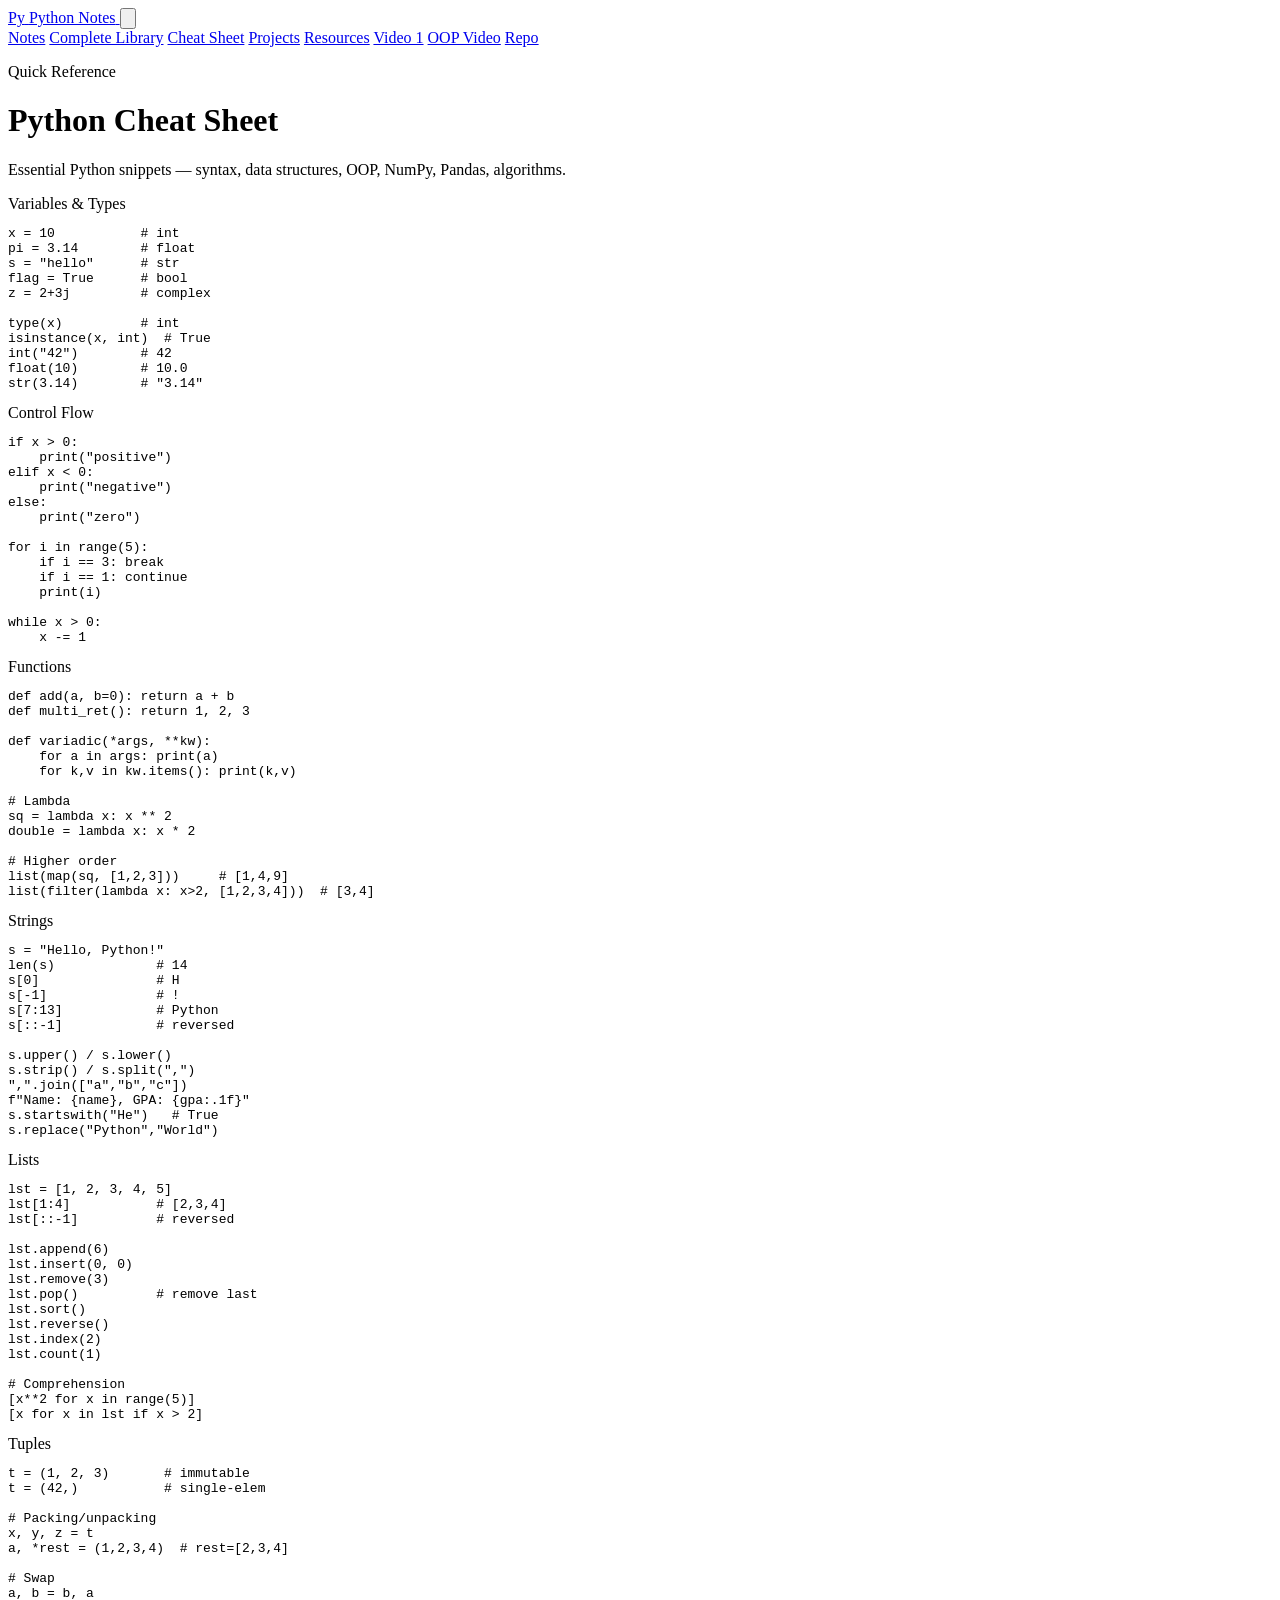
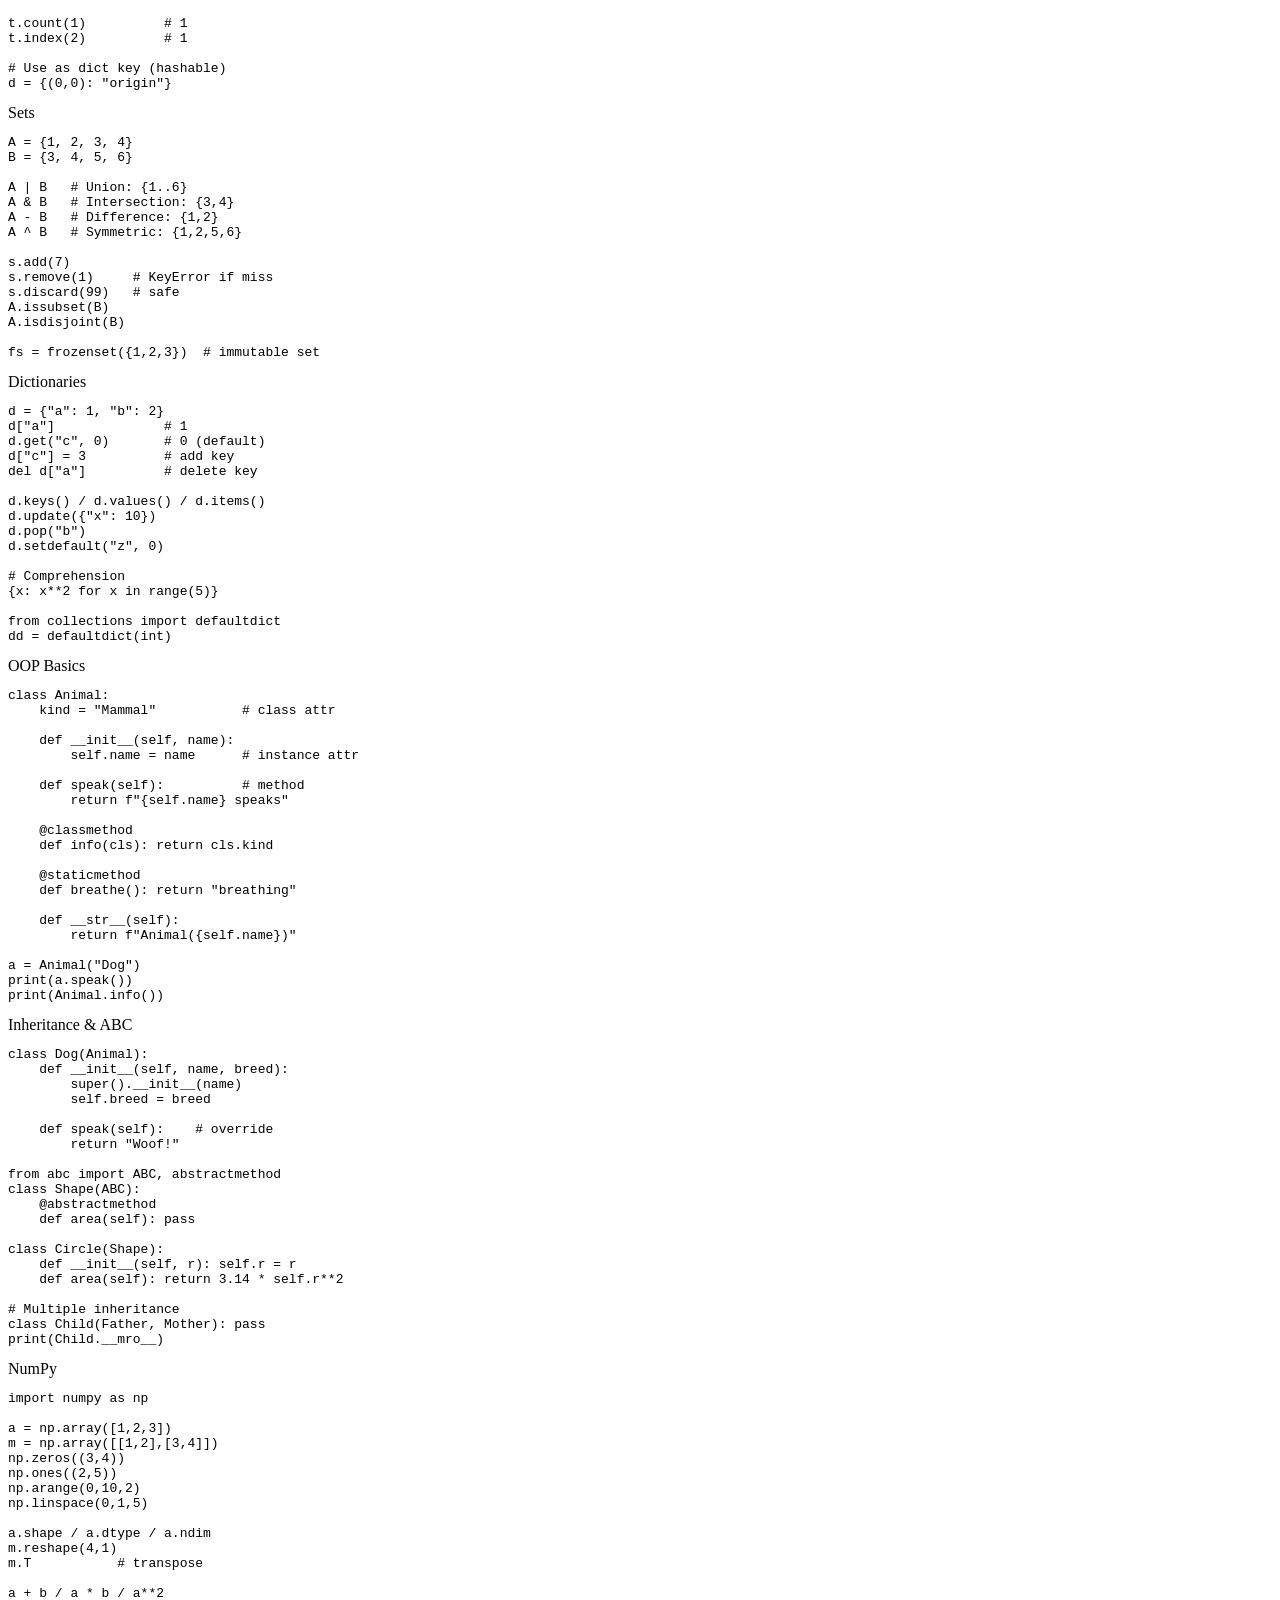
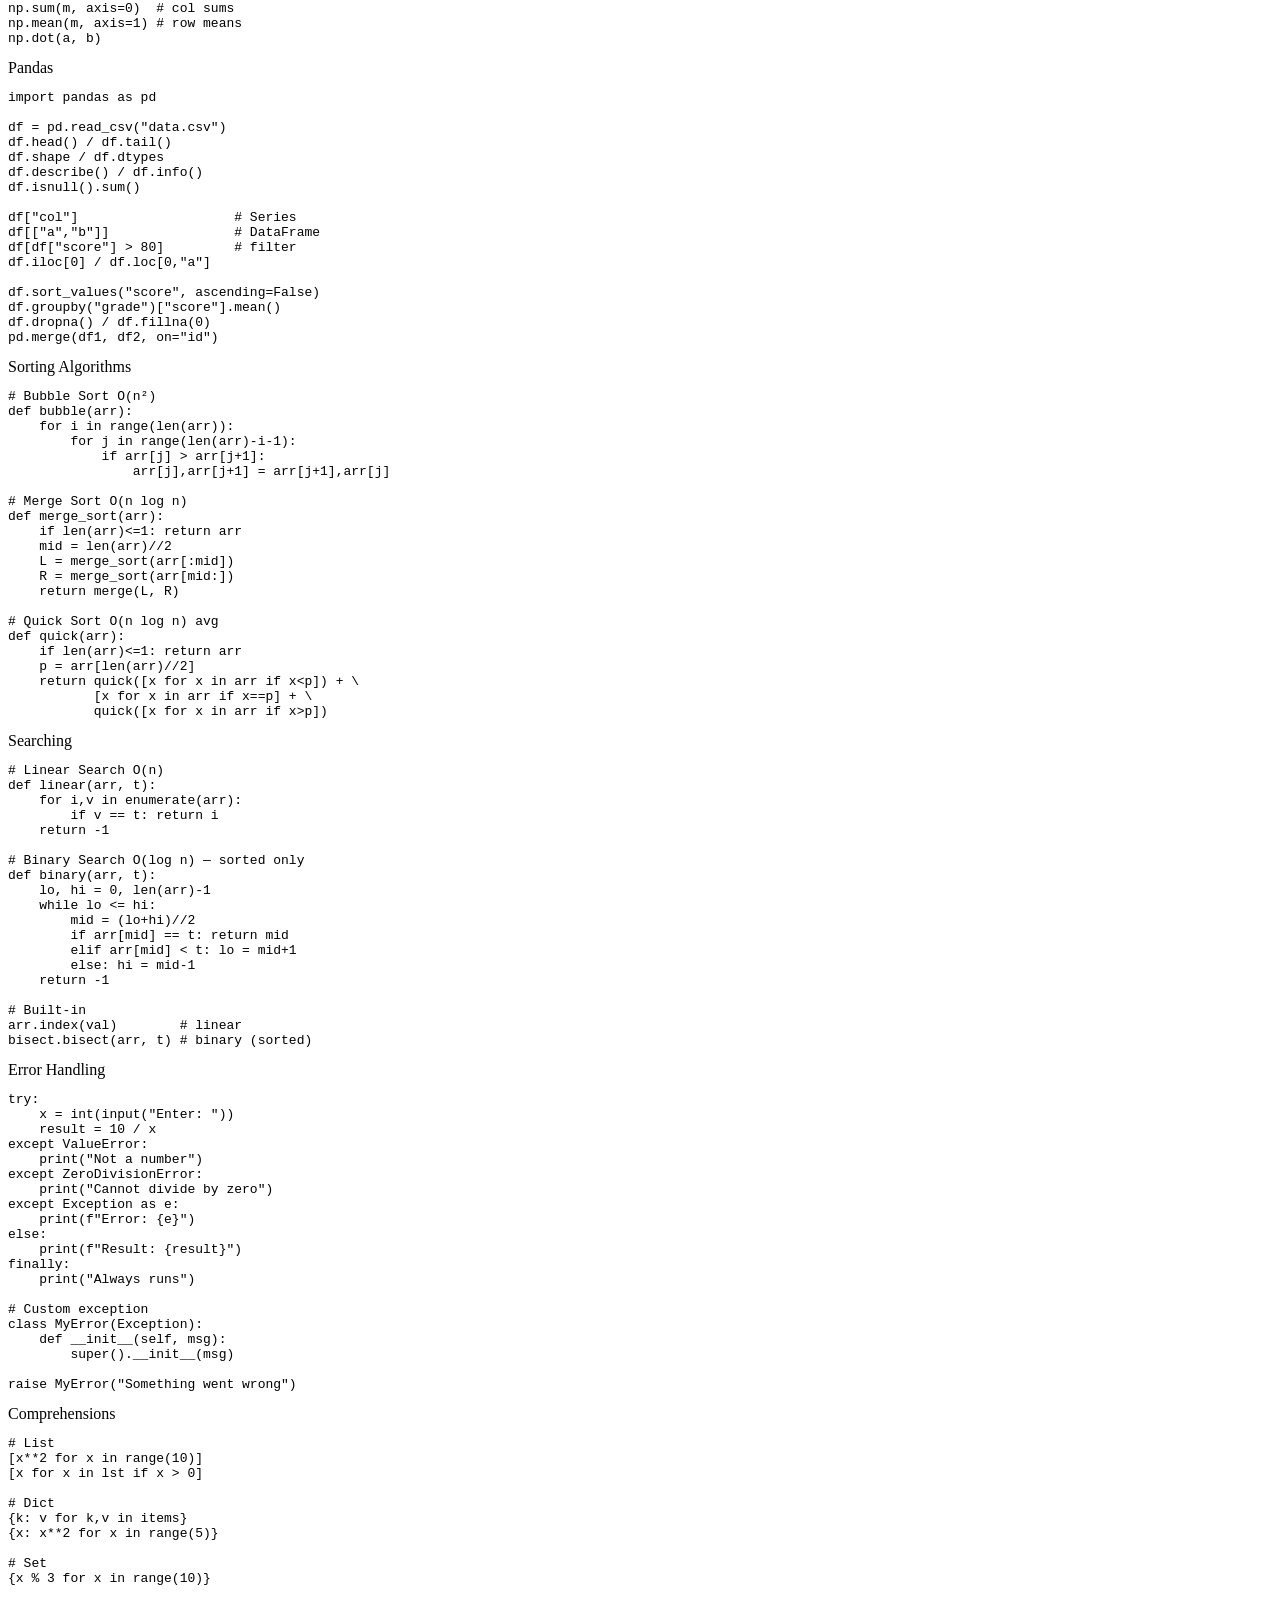
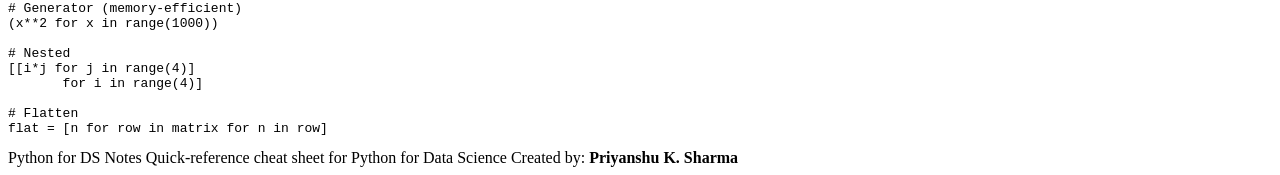
==== website/cheat-sheet.html @ ddcae7a1 "feat: implement core website infrastructure, documentation navigation, and Python learning content m" ====
<!DOCTYPE html>
<html lang="en">
<head>
  <meta charset="UTF-8">
  <meta name="viewport" content="width=device-width, initial-scale=1.0">
  <title>Python Cheat Sheet | Python for DS Notes</title>
  <meta name="description" content="Quick-reference Python cheat sheet — syntax, data structures, OOP, NumPy, Pandas snippets.">
  <link rel="preconnect" href="https://fonts.googleapis.com">
  <link rel="preconnect" href="https://fonts.gstatic.com" crossorigin>
  <link href="https://fonts.googleapis.com/css2?family=DM+Sans:wght@400;500;600;700&family=Space+Mono:wght@400;700&display=swap" rel="stylesheet">
  <link rel="icon" href="assets/favicon.svg" type="image/svg+xml">
  <link rel="stylesheet" href="assets/css/site.css">
</head>
<body>

  <!-- ── Header ── -->
  <header class="site-header">
    <a class="brand" href="index.html" aria-label="Python Notes home">
      <span class="brand-mark">Py</span>
      <span>Python Notes</span>
    </a>
    <button class="nav-toggle" id="navToggle" aria-label="Toggle navigation" aria-expanded="false" aria-controls="siteNav">
      <svg viewBox="0 0 18 18" aria-hidden="true">
        <line x1="1" y1="4" x2="17" y2="4"/>
        <line x1="1" y1="9" x2="17" y2="9"/>
        <line x1="1" y1="14" x2="17" y2="14"/>
      </svg>
    </button>
    <nav class="site-nav" id="siteNav" aria-label="Primary navigation">
      <a href="index.html">Notes</a>
      <a href="library.html">Complete Library</a>
      <a class="active" href="cheat-sheet.html">Cheat Sheet</a>
      <a href="projects.html">Projects</a>
      <a href="resources.html">Resources</a>
      <a href="https://www.youtube.com/watch?v=-hh6raHUUvk&t=101s" target="_blank" rel="noreferrer">Video 1</a>
      <a href="https://www.youtube.com/watch?v=ERCMXc8x7mc" target="_blank" rel="noreferrer">OOP Video</a>
      <a href="https://github.com/PriyanshuKSharma/Python_For_DS-BeginnersLevel" target="_blank" rel="noreferrer">Repo</a>
    </nav>
  </header>

  <!-- ── Page Header ── -->
  <div class="page-header">
    <p class="eyebrow">Quick Reference</p>
    <h1>Python Cheat Sheet</h1>
    <p>Essential Python snippets — syntax, data structures, OOP, NumPy, Pandas, algorithms.</p>
  </div>

  <!-- ── Cheat Sheet Grid ── -->
  <div class="cheat-layout">
    <div class="cheat-grid">

      <!-- Variables & Types -->
      <div class="cheat-card">
        <div class="cheat-card-header">Variables & Types</div>
        <pre>x = 10           # int
pi = 3.14        # float
s = "hello"      # str
flag = True      # bool
z = 2+3j         # complex

type(x)          # int
isinstance(x, int)  # True
int("42")        # 42
float(10)        # 10.0
str(3.14)        # "3.14"</pre>
      </div>

      <!-- Control Flow -->
      <div class="cheat-card">
        <div class="cheat-card-header">Control Flow</div>
        <pre>if x > 0:
    print("positive")
elif x < 0:
    print("negative")
else:
    print("zero")

for i in range(5):
    if i == 3: break
    if i == 1: continue
    print(i)

while x > 0:
    x -= 1</pre>
      </div>

      <!-- Functions -->
      <div class="cheat-card">
        <div class="cheat-card-header">Functions</div>
        <pre>def add(a, b=0): return a + b
def multi_ret(): return 1, 2, 3

def variadic(*args, **kw):
    for a in args: print(a)
    for k,v in kw.items(): print(k,v)

# Lambda
sq = lambda x: x ** 2
double = lambda x: x * 2

# Higher order
list(map(sq, [1,2,3]))     # [1,4,9]
list(filter(lambda x: x>2, [1,2,3,4]))  # [3,4]</pre>
      </div>

      <!-- Strings -->
      <div class="cheat-card">
        <div class="cheat-card-header">Strings</div>
        <pre>s = "Hello, Python!"
len(s)             # 14
s[0]               # H
s[-1]              # !
s[7:13]            # Python
s[::-1]            # reversed

s.upper() / s.lower()
s.strip() / s.split(",")
",".join(["a","b","c"])
f"Name: {name}, GPA: {gpa:.1f}"
s.startswith("He")   # True
s.replace("Python","World")</pre>
      </div>

      <!-- Lists -->
      <div class="cheat-card">
        <div class="cheat-card-header">Lists</div>
        <pre>lst = [1, 2, 3, 4, 5]
lst[1:4]           # [2,3,4]
lst[::-1]          # reversed

lst.append(6)
lst.insert(0, 0)
lst.remove(3)
lst.pop()          # remove last
lst.sort()
lst.reverse()
lst.index(2)
lst.count(1)

# Comprehension
[x**2 for x in range(5)]
[x for x in lst if x > 2]</pre>
      </div>

      <!-- Tuples -->
      <div class="cheat-card">
        <div class="cheat-card-header">Tuples</div>
        <pre>t = (1, 2, 3)       # immutable
t = (42,)           # single-elem

# Packing/unpacking
x, y, z = t
a, *rest = (1,2,3,4)  # rest=[2,3,4]

# Swap
a, b = b, a

t.count(1)          # 1
t.index(2)          # 1

# Use as dict key (hashable)
d = {(0,0): "origin"}</pre>
      </div>

      <!-- Sets -->
      <div class="cheat-card">
        <div class="cheat-card-header">Sets</div>
        <pre>A = {1, 2, 3, 4}
B = {3, 4, 5, 6}

A | B   # Union: {1..6}
A & B   # Intersection: {3,4}
A - B   # Difference: {1,2}
A ^ B   # Symmetric: {1,2,5,6}

s.add(7)
s.remove(1)     # KeyError if miss
s.discard(99)   # safe
A.issubset(B)
A.isdisjoint(B)

fs = frozenset({1,2,3})  # immutable set</pre>
      </div>

      <!-- Dictionaries -->
      <div class="cheat-card">
        <div class="cheat-card-header">Dictionaries</div>
        <pre>d = {"a": 1, "b": 2}
d["a"]              # 1
d.get("c", 0)       # 0 (default)
d["c"] = 3          # add key
del d["a"]          # delete key

d.keys() / d.values() / d.items()
d.update({"x": 10})
d.pop("b")
d.setdefault("z", 0)

# Comprehension
{x: x**2 for x in range(5)}

from collections import defaultdict
dd = defaultdict(int)</pre>
      </div>

      <!-- OOP -->
      <div class="cheat-card">
        <div class="cheat-card-header">OOP Basics</div>
        <pre>class Animal:
    kind = "Mammal"           # class attr

    def __init__(self, name):
        self.name = name      # instance attr

    def speak(self):          # method
        return f"{self.name} speaks"

    @classmethod
    def info(cls): return cls.kind

    @staticmethod
    def breathe(): return "breathing"

    def __str__(self):
        return f"Animal({self.name})"

a = Animal("Dog")
print(a.speak())
print(Animal.info())</pre>
      </div>

      <!-- Inheritance -->
      <div class="cheat-card">
        <div class="cheat-card-header">Inheritance & ABC</div>
        <pre>class Dog(Animal):
    def __init__(self, name, breed):
        super().__init__(name)
        self.breed = breed

    def speak(self):    # override
        return "Woof!"

from abc import ABC, abstractmethod
class Shape(ABC):
    @abstractmethod
    def area(self): pass

class Circle(Shape):
    def __init__(self, r): self.r = r
    def area(self): return 3.14 * self.r**2

# Multiple inheritance
class Child(Father, Mother): pass
print(Child.__mro__)</pre>
      </div>

      <!-- NumPy -->
      <div class="cheat-card">
        <div class="cheat-card-header">NumPy</div>
        <pre>import numpy as np

a = np.array([1,2,3])
m = np.array([[1,2],[3,4]])
np.zeros((3,4))
np.ones((2,5))
np.arange(0,10,2)
np.linspace(0,1,5)

a.shape / a.dtype / a.ndim
m.reshape(4,1)
m.T           # transpose

a + b / a * b / a**2
np.sum(m, axis=0)  # col sums
np.mean(m, axis=1) # row means
np.dot(a, b)</pre>
      </div>

      <!-- Pandas -->
      <div class="cheat-card">
        <div class="cheat-card-header">Pandas</div>
        <pre>import pandas as pd

df = pd.read_csv("data.csv")
df.head() / df.tail()
df.shape / df.dtypes
df.describe() / df.info()
df.isnull().sum()

df["col"]                    # Series
df[["a","b"]]                # DataFrame
df[df["score"] > 80]         # filter
df.iloc[0] / df.loc[0,"a"]

df.sort_values("score", ascending=False)
df.groupby("grade")["score"].mean()
df.dropna() / df.fillna(0)
pd.merge(df1, df2, on="id")</pre>
      </div>

      <!-- Sorting -->
      <div class="cheat-card">
        <div class="cheat-card-header">Sorting Algorithms</div>
        <pre># Bubble Sort O(n²)
def bubble(arr):
    for i in range(len(arr)):
        for j in range(len(arr)-i-1):
            if arr[j] > arr[j+1]:
                arr[j],arr[j+1] = arr[j+1],arr[j]

# Merge Sort O(n log n)
def merge_sort(arr):
    if len(arr)<=1: return arr
    mid = len(arr)//2
    L = merge_sort(arr[:mid])
    R = merge_sort(arr[mid:])
    return merge(L, R)

# Quick Sort O(n log n) avg
def quick(arr):
    if len(arr)<=1: return arr
    p = arr[len(arr)//2]
    return quick([x for x in arr if x&lt;p]) + \
           [x for x in arr if x==p] + \
           quick([x for x in arr if x>p])</pre>
      </div>

      <!-- Searching -->
      <div class="cheat-card">
        <div class="cheat-card-header">Searching</div>
        <pre># Linear Search O(n)
def linear(arr, t):
    for i,v in enumerate(arr):
        if v == t: return i
    return -1

# Binary Search O(log n) — sorted only
def binary(arr, t):
    lo, hi = 0, len(arr)-1
    while lo <= hi:
        mid = (lo+hi)//2
        if arr[mid] == t: return mid
        elif arr[mid] < t: lo = mid+1
        else: hi = mid-1
    return -1

# Built-in
arr.index(val)        # linear
bisect.bisect(arr, t) # binary (sorted)</pre>
      </div>

      <!-- Error Handling -->
      <div class="cheat-card">
        <div class="cheat-card-header">Error Handling</div>
        <pre>try:
    x = int(input("Enter: "))
    result = 10 / x
except ValueError:
    print("Not a number")
except ZeroDivisionError:
    print("Cannot divide by zero")
except Exception as e:
    print(f"Error: {e}")
else:
    print(f"Result: {result}")
finally:
    print("Always runs")

# Custom exception
class MyError(Exception):
    def __init__(self, msg):
        super().__init__(msg)

raise MyError("Something went wrong")</pre>
      </div>

      <!-- Comprehensions -->
      <div class="cheat-card">
        <div class="cheat-card-header">Comprehensions</div>
        <pre># List
[x**2 for x in range(10)]
[x for x in lst if x > 0]

# Dict
{k: v for k,v in items}
{x: x**2 for x in range(5)}

# Set
{x % 3 for x in range(10)}

# Generator (memory-efficient)
(x**2 for x in range(1000))

# Nested
[[i*j for j in range(4)]
       for i in range(4)]

# Flatten
flat = [n for row in matrix for n in row]</pre>
      </div>

    </div>
  </div>

  <!-- ── Footer ── -->
  <footer class="site-footer">
    <span>Python for DS Notes</span>
    <span class="footer-credit">Quick-reference cheat sheet for Python for Data Science</span>
    <span>Created by: <strong>Priyanshu K. Sharma</strong></span>
  </footer>

  <script src="assets/js/nav-toggle.js"></script>
</body>
</html>
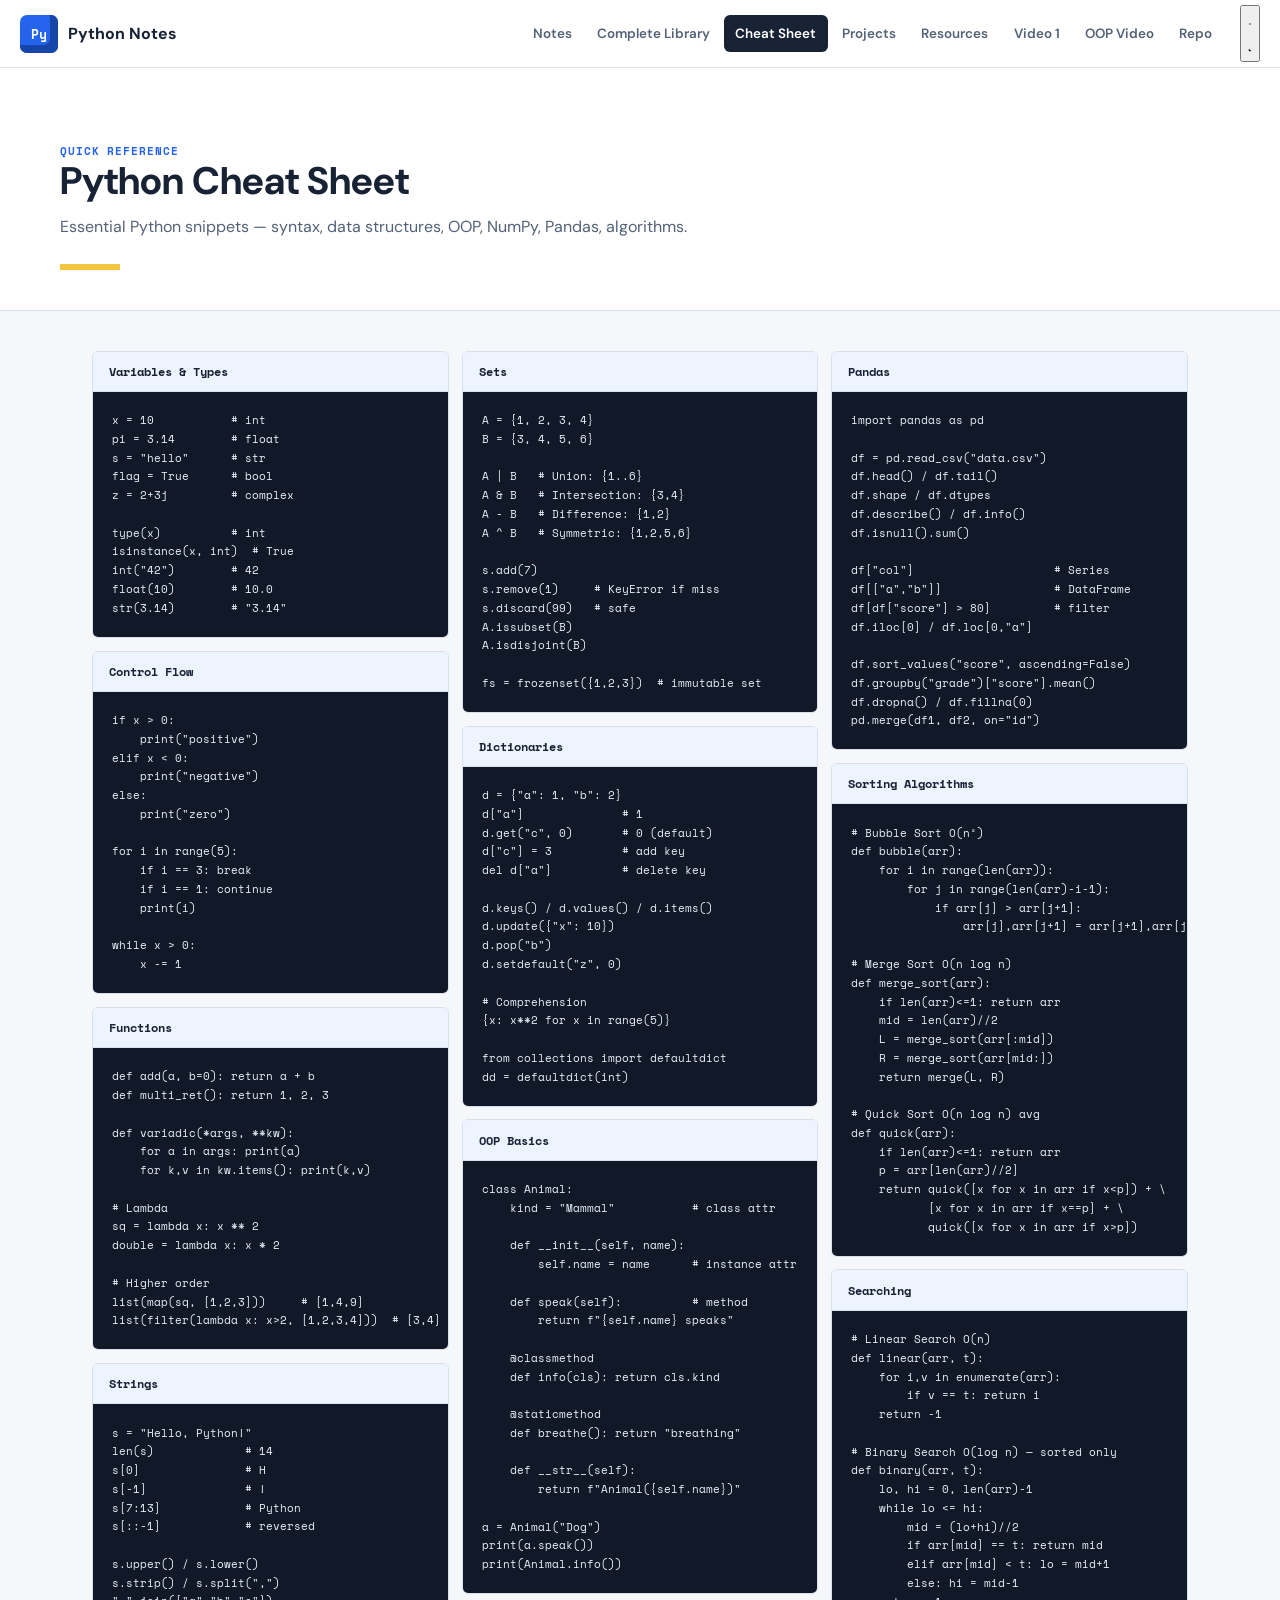
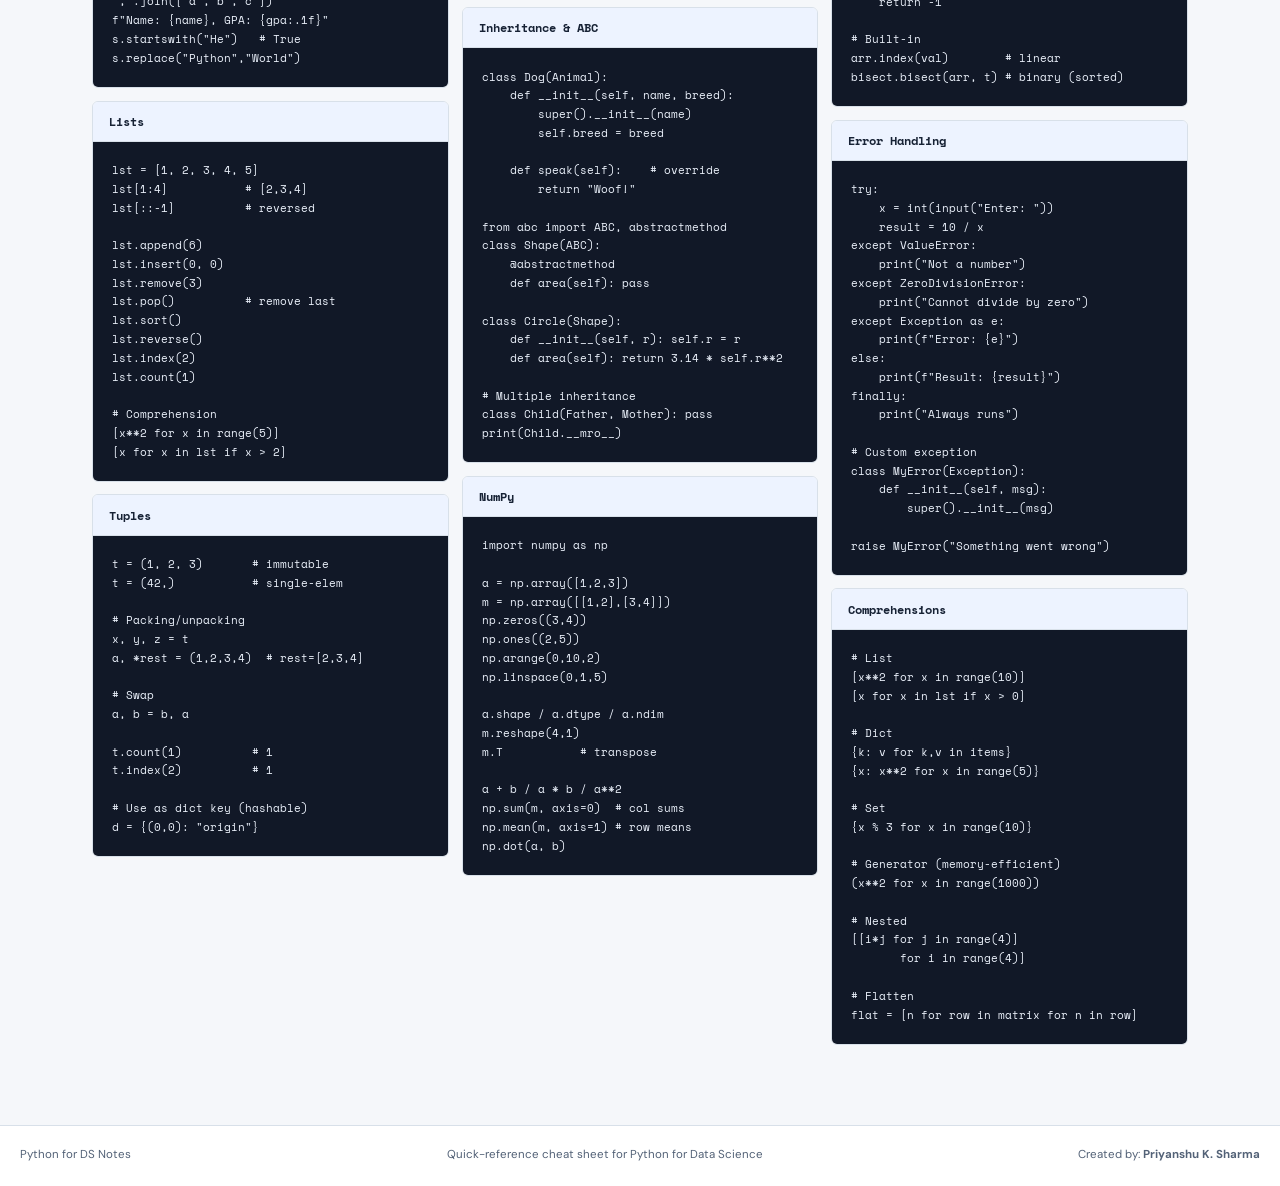
==== commit 2d2a6e9d: "feat: scaffold website with new landing page, library, and theme toggle functionality" ====
--- a/website/cheat-sheet.html
+++ b/website/cheat-sheet.html
@@ -36,6 +36,10 @@
       <a href="https://www.youtube.com/watch?v=ERCMXc8x7mc" target="_blank" rel="noreferrer">OOP Video</a>
       <a href="https://github.com/PriyanshuKSharma/Python_For_DS-BeginnersLevel" target="_blank" rel="noreferrer">Repo</a>
     </nav>
+    <button class="theme-toggle" id="themeToggle" aria-label="Switch theme" title="Switch theme">
+      <svg class="sun-icon" viewBox="0 0 24 24" aria-hidden="true"><circle cx="12" cy="12" r="4"/><path d="M12 2v2M12 20v2M4.93 4.93l1.42 1.42M17.66 17.66l1.41 1.41M2 12h2M20 12h2M4.93 19.07l1.42-1.42M17.66 6.34l1.41-1.41"/></svg>
+      <svg class="moon-icon" viewBox="0 0 24 24" aria-hidden="true"><path d="M20.5 14.4A8.5 8.5 0 0 1 9.6 3.5 8.5 8.5 0 1 0 20.5 14.4Z"/></svg>
+    </button>
   </header>
 
   <!-- ── Page Header ── -->
@@ -409,6 +413,7 @@
     <span>Created by: <strong>Priyanshu K. Sharma</strong></span>
   </footer>
 
+  <script src="assets/js/theme.js"></script>
   <script src="assets/js/nav-toggle.js"></script>
 </body>
 </html>
--- a/website/assets/css/site.css
+++ b/website/assets/css/site.css
@@ -0,0 +1,427 @@
+:root {
+  --ink: #172235;
+  --ink-soft: #536277;
+  --paper: #f5f7fa;
+  --surface: #ffffff;
+  --surface-soft: #edf2f7;
+  --line: #d8e0e9;
+  --blue: #2463eb;
+  --blue-deep: #1645a8;
+  --teal: #087f78;
+  --yellow: #f4c542;
+  --coral: #e8614d;
+  --green: #25845b;
+  --code: #111827;
+  --radius: 8px;
+  --shadow: 0 12px 35px rgba(30, 55, 90, .1);
+  --sans: "DM Sans", system-ui, sans-serif;
+  --mono: "Space Mono", monospace;
+  --header-h: 68px;
+}
+
+*, *::before, *::after { box-sizing: border-box; }
+html { scroll-behavior: smooth; }
+body {
+  margin: 0;
+  min-height: 100vh;
+  display: flex;
+  flex-direction: column;
+  color: var(--ink);
+  background: var(--paper);
+  font-family: var(--sans);
+  line-height: 1.6;
+}
+a { color: inherit; text-decoration: none; }
+img { display: block; max-width: 100%; }
+button, input { font: inherit; }
+button { cursor: pointer; }
+main { flex: 1; }
+
+.site-header {
+  position: sticky;
+  top: 0;
+  z-index: 100;
+  height: var(--header-h);
+  display: flex;
+  align-items: center;
+  gap: 1rem;
+  padding: 0 max(1.25rem, calc((100vw - 1280px) / 2));
+  background: rgba(255,255,255,.94);
+  border-bottom: 1px solid var(--line);
+  backdrop-filter: blur(12px);
+}
+.brand { display: flex; align-items: center; gap: .65rem; font-weight: 700; white-space: nowrap; }
+.brand-mark {
+  width: 38px;
+  height: 38px;
+  display: grid;
+  place-items: center;
+  border-radius: 7px;
+  color: #fff;
+  background: var(--blue);
+  box-shadow: inset -8px -8px 0 var(--blue-deep);
+  font: 700 .82rem var(--mono);
+}
+.site-nav { margin-left: auto; display: flex; align-items: center; gap: .15rem; }
+.site-nav a {
+  padding: .5rem .72rem;
+  border-radius: 6px;
+  color: var(--ink-soft);
+  font-size: .84rem;
+  font-weight: 600;
+}
+.site-nav a:hover { color: var(--blue); background: #eff5ff; }
+.site-nav a.active { color: #fff; background: var(--ink); }
+.nav-toggle { display: none; margin-left: auto; border: 0; background: none; padding: .5rem; }
+.nav-toggle svg { width: 22px; stroke: var(--ink); stroke-width: 2; fill: none; }
+
+.hero {
+  max-width: 1280px;
+  min-height: calc(100vh - var(--header-h) - 70px);
+  margin: 0 auto;
+  padding: 4.5rem 2rem 3rem;
+  display: grid;
+  grid-template-columns: minmax(0, 1fr) minmax(390px, .8fr);
+  align-items: center;
+  gap: 4rem;
+}
+.hero-copy { max-width: 660px; }
+.eyebrow {
+  margin: 0 0 .9rem;
+  color: var(--blue);
+  font: 700 .7rem var(--mono);
+  text-transform: uppercase;
+  letter-spacing: .08em;
+}
+.hero h1 {
+  max-width: 660px;
+  margin: 0 0 1.25rem;
+  font-size: clamp(2.6rem, 5vw, 4.8rem);
+  line-height: 1.02;
+  letter-spacing: 0;
+}
+.hero h1::after { content: ""; display: block; width: 92px; height: 8px; margin-top: 1.2rem; background: var(--yellow); }
+.hero-sub { max-width: 590px; margin: 0 0 1.7rem; color: var(--ink-soft); font-size: 1.05rem; }
+.hero-actions { display: flex; flex-wrap: wrap; gap: .65rem; margin-bottom: 2rem; }
+.btn {
+  display: inline-flex;
+  align-items: center;
+  justify-content: center;
+  padding: .68rem 1.1rem;
+  border: 1px solid var(--line);
+  border-radius: 6px;
+  background: var(--surface);
+  color: var(--ink);
+  font-size: .86rem;
+  font-weight: 700;
+  transition: transform .15s, box-shadow .15s, border-color .15s;
+}
+.btn:hover { transform: translateY(-2px); border-color: var(--blue); box-shadow: 0 6px 16px rgba(36,99,235,.12); }
+.btn.primary { color: #fff; background: var(--blue); border-color: var(--blue); }
+.hero-stats { display: flex; gap: 2.4rem; }
+.hero-stats div { display: flex; flex-direction: column; }
+.hero-stats strong { color: var(--ink); font: 700 1.7rem var(--mono); line-height: 1.1; }
+.hero-stats span { color: var(--ink-soft); font: 700 .66rem var(--mono); text-transform: uppercase; }
+.hero-illustration { position: relative; align-self: stretch; display: grid; place-items: center; }
+.hero-illustration::before {
+  content: "PYTHON / DATA / OOP";
+  position: absolute;
+  right: -1rem;
+  top: 1rem;
+  color: var(--blue);
+  font: 700 .64rem var(--mono);
+  writing-mode: vertical-rl;
+}
+.hero-illustration img {
+  width: min(100%, 520px);
+  aspect-ratio: 1;
+  object-fit: cover;
+  clip-path: polygon(9% 0, 100% 0, 100% 91%, 91% 100%, 0 100%, 0 9%);
+  box-shadow: var(--shadow);
+}
+
+.study-path { max-width: 1280px; width: 100%; margin: 0 auto 4rem; padding: 0 2rem; }
+.section-heading { max-width: 700px; margin-bottom: 1.4rem; }
+.section-heading h2, .page-header h1 { margin: 0; font-size: clamp(1.8rem, 3vw, 2.7rem); line-height: 1.15; }
+.section-heading p:last-child, .page-header p:last-child { color: var(--ink-soft); }
+.path-grid { display: grid; grid-template-columns: repeat(3, 1fr); border: 1px solid var(--line); background: var(--line); gap: 1px; }
+.path-step { min-height: 130px; padding: 1.2rem; display: flex; flex-direction: column; background: var(--surface); }
+.path-step span { color: var(--blue); font: 700 .66rem var(--mono); }
+.path-step strong { margin-top: .45rem; font-size: .96rem; }
+.path-step small { margin-top: .25rem; color: var(--ink-soft); font-size: .78rem; }
+.path-step:hover, .path-step.featured { background: #f1f6ff; }
+.path-step.featured { box-shadow: inset 4px 0 0 var(--yellow); }
+
+.toolbar, .filter-bar, .catalog { max-width: 1280px; width: 100%; margin-left: auto; margin-right: auto; padding-left: 2rem; padding-right: 2rem; }
+.toolbar { display: flex; align-items: center; justify-content: space-between; gap: 1rem; margin-bottom: .85rem; }
+.search-box { flex: 1; max-width: 520px; display: flex; align-items: center; gap: .75rem; padding: .6rem .8rem; background: var(--surface); border: 1px solid var(--line); border-radius: 6px; }
+.search-box:focus-within { border-color: var(--blue); box-shadow: 0 0 0 3px rgba(36,99,235,.1); }
+.search-box span { color: var(--blue); font: 700 .65rem var(--mono); text-transform: uppercase; }
+.search-box input { width: 100%; border: 0; outline: 0; color: var(--ink); background: transparent; }
+.visible-count { color: var(--ink-soft); font-size: .8rem; }
+.filter-bar { display: flex; flex-wrap: wrap; gap: .4rem; margin-bottom: 1.4rem; }
+.filter-btn { padding: .42rem .75rem; border: 1px solid var(--line); border-radius: 5px; color: var(--ink-soft); background: var(--surface); font-size: .76rem; font-weight: 700; }
+.filter-btn:hover { border-color: var(--blue); color: var(--blue); }
+.filter-btn.active { color: #fff; background: var(--ink); border-color: var(--ink); }
+
+.catalog { display: grid; grid-template-columns: repeat(3, 1fr); gap: .8rem; padding-bottom: 5rem; }
+.note-card {
+  position: relative;
+  min-height: 205px;
+  padding: 1.05rem;
+  display: flex;
+  flex-direction: column;
+  gap: .65rem;
+  background: var(--surface);
+  border: 1px solid var(--line);
+  border-radius: 6px;
+  transition: transform .16s, box-shadow .16s, border-color .16s;
+}
+.note-card:hover { transform: translateY(-3px); border-color: #aabbd0; box-shadow: var(--shadow); }
+.card-header, .card-meta { display: flex; align-items: center; justify-content: space-between; gap: .5rem; }
+.card-icon { width: 34px; height: 34px; display: grid; place-items: center; background: var(--surface-soft); border-radius: 5px; font-size: 1rem; }
+.card-badges, .note-tags { display: flex; flex-wrap: wrap; gap: .3rem; }
+.badge { padding: .18rem .45rem; border-radius: 3px; font: 700 .58rem var(--mono); text-transform: uppercase; }
+.badge-foundation { color: var(--blue-deep); background: #e7efff; }
+.badge-oop { color: #8b3b27; background: #ffebe5; }
+.badge-ds { color: #176b49; background: #e1f4ea; }
+.badge-algo { color: #725700; background: #fff3bf; }
+.badge-cp { color: #a1273c; background: #ffe5ea; }
+.badge-revision { color: #106868; background: #ddf4f3; }
+.badge-pdf { color: #8b3b27; background: #ffe8df; }
+.card-title { font-size: .97rem; font-weight: 700; line-height: 1.35; }
+.card-desc { flex: 1; color: var(--ink-soft); font-size: .79rem; line-height: 1.5; }
+.card-meta { padding-top: .65rem; border-top: 1px solid var(--line); }
+.card-meta-tag { color: var(--ink-soft); font: 400 .63rem var(--mono); }
+.card-arrow { width: 18px; fill: none; stroke: var(--blue); stroke-width: 2; }
+.no-results { display: none; padding: 5rem 2rem; text-align: center; color: var(--ink-soft); }
+.no-results.visible { display: block; }
+.empty-mark { color: var(--line); font: 700 4rem var(--mono); }
+
+.page-header { width: 100%; padding: 4rem max(2rem, calc((100vw - 1160px) / 2)) 2.5rem; background: var(--surface); border-bottom: 1px solid var(--line); }
+.page-header p { max-width: 720px; margin: .65rem 0 0; }
+.page-header::after { content: ""; display: block; width: 60px; height: 6px; margin-top: 1.5rem; background: var(--yellow); }
+
+.note-layout { width: 100%; max-width: 1360px; margin: 0 auto; padding: 2rem; display: grid; grid-template-columns: 250px minmax(0, 880px); justify-content: center; align-items: start; gap: 1.25rem; }
+.sidebar { position: sticky; top: calc(var(--header-h) + 1rem); max-height: calc(100vh - var(--header-h) - 2rem); overflow: auto; padding: .8rem; background: var(--surface); border: 1px solid var(--line); border-radius: 6px; }
+.sidebar-title { padding: .35rem .45rem .75rem; color: var(--ink-soft); font: 700 .62rem var(--mono); text-transform: uppercase; }
+.sidebar-nav { display: flex; flex-direction: column; gap: .1rem; }
+.sidebar-nav a { padding: .45rem .5rem; border-radius: 4px; color: var(--ink-soft); font-size: .76rem; line-height: 1.35; }
+.sidebar-nav a:hover { color: var(--blue); background: #f1f6ff; }
+.sidebar-nav a.active { color: var(--ink); background: #eaf1ff; box-shadow: inset 3px 0 0 var(--blue); font-weight: 700; }
+.note-content { position: relative; min-width: 0; padding: 2.5rem 3rem; background: var(--surface); border: 1px solid var(--line); border-radius: 6px; box-shadow: 0 8px 24px rgba(30,55,90,.06); }
+.reading-progress { position: absolute; inset: 0 0 auto; height: 4px; overflow: hidden; }
+.reading-progress span { display: block; width: 0; height: 100%; background: var(--blue); }
+.note-content h1 { margin: 0; font-size: clamp(2rem, 4vw, 3rem); line-height: 1.1; }
+.note-content h2 { margin: 2.3rem 0 .8rem; padding-bottom: .5rem; border-bottom: 1px solid var(--line); font-size: 1.25rem; line-height: 1.3; }
+.note-content h2::before { content: "#"; margin-right: .45rem; color: var(--blue); font-family: var(--mono); }
+.note-content h3 { margin: 1.6rem 0 .5rem; color: var(--teal); font-size: 1rem; }
+.note-content p, .note-content li { color: var(--ink-soft); font-size: .91rem; }
+.note-content strong { color: var(--ink); }
+.note-content ul, .note-content ol { padding-left: 1.4rem; }
+.note-content li { margin-bottom: .35rem; }
+.note-content a { color: var(--blue); font-weight: 600; }
+.note-content pre, .cheat-card pre {
+  overflow: auto;
+  margin: 1rem 0;
+  padding: 1.2rem;
+  color: #eaf0fa;
+  background: var(--code);
+  border: 1px solid #26344a;
+  border-radius: 6px;
+  font: 400 .78rem/1.7 var(--mono);
+  tab-size: 4;
+}
+.note-content code { padding: .12rem .32rem; color: var(--blue-deep); background: #eaf1ff; border-radius: 3px; font-family: var(--mono); font-size: .82em; }
+.note-content pre code { padding: 0; color: inherit; background: none; }
+.video-wrap { position: relative; height: 0; margin: 1.2rem 0; padding-bottom: 56.25%; overflow: hidden; border-radius: 6px; background: var(--ink); }
+.video-wrap iframe { position: absolute; inset: 0; width: 100%; height: 100%; }
+.source-panel { display: grid; grid-template-columns: .8fr 1.2fr; gap: 1rem; margin: 1.2rem 0; padding: 1rem; background: #f1f6ff; border: 1px solid #cbdafa; border-radius: 6px; }
+.source-panel > div:first-child { display: flex; flex-direction: column; }
+.source-panel span { color: var(--ink-soft); font-size: .76rem; }
+.source-links { display: grid; grid-template-columns: repeat(2, 1fr); gap: .4rem; }
+.source-links a { display: flex; gap: .45rem; align-items: center; padding: .5rem; color: var(--ink); background: var(--surface); border: 1px solid #cbdafa; border-radius: 4px; font-size: .72rem; }
+.source-links b { color: var(--blue); font: 700 .58rem var(--mono); }
+.on-page-nav { display: flex; flex-wrap: wrap; gap: .3rem .7rem; margin: 1.2rem 0 1.8rem; padding: .75rem 1rem; border-left: 4px solid var(--yellow); background: #fffbeb; }
+.on-page-nav strong { width: 100%; color: var(--ink-soft); font: 700 .6rem var(--mono); text-transform: uppercase; }
+.on-page-nav a { color: var(--ink); font-size: .72rem; font-weight: 600; }
+.note-nav { display: flex; justify-content: space-between; gap: 1rem; margin-top: 2.5rem; padding-top: 1.3rem; border-top: 1px solid var(--line); }
+.note-nav-btn { display: flex; align-items: center; gap: .4rem; max-width: 48%; padding: .55rem .7rem; color: var(--ink-soft); background: var(--surface); border: 1px solid var(--line); border-radius: 5px; font-size: .74rem; }
+.note-nav-btn:hover { color: var(--blue); border-color: var(--blue); }
+.note-nav-btn svg { width: 14px; fill: none; stroke: currentColor; stroke-width: 2; }
+
+.cheat-layout, .projects-layout { width: 100%; max-width: 1160px; margin: 0 auto; padding: 2.5rem 2rem 5rem; }
+.cheat-grid { columns: 3 300px; column-gap: .8rem; }
+.cheat-card { break-inside: avoid; margin-bottom: .8rem; overflow: hidden; background: var(--surface); border: 1px solid var(--line); border-radius: 6px; }
+.cheat-card-header { padding: .7rem 1rem; color: var(--ink); background: #edf3ff; border-bottom: 1px solid var(--line); font: 700 .72rem var(--mono); }
+.cheat-card pre { margin: 0; border: 0; border-radius: 0; font-size: .69rem; }
+
+.projects-layout > div { margin-top: 2rem !important; }
+.projects-layout > div > h2 { margin-bottom: 1rem !important; color: var(--ink) !important; font: 700 1.05rem var(--sans) !important; text-transform: none !important; letter-spacing: 0 !important; }
+.projects-grid, .resource-grid { display: grid; grid-template-columns: repeat(3, 1fr); gap: .8rem; }
+.project-card, .resource-item { min-width: 0; padding: 1rem; background: var(--surface); border: 1px solid var(--line); border-radius: 6px; }
+.project-card { display: flex; flex-direction: column; }
+.project-card:hover, .resource-item:hover { border-color: #9fb4d0; box-shadow: var(--shadow); }
+.project-number, .resource-type { color: var(--blue) !important; font: 700 .6rem var(--mono); text-transform: uppercase; }
+.project-title { margin: .45rem 0; font-weight: 700; }
+.project-desc { flex: 1; margin-bottom: .85rem; color: var(--ink-soft); font-size: .78rem; }
+.project-tags { display: flex; flex-wrap: wrap; gap: .25rem; margin-bottom: .8rem; }
+.project-tag { padding: .18rem .4rem; color: var(--ink-soft); background: var(--surface-soft); border-radius: 3px; font-size: .62rem; font-weight: 700; }
+.project-link { color: var(--blue); font-size: .75rem; font-weight: 700; }
+.resource-section { margin: 0 0 3rem; }
+.resource-section h2 { margin: 0 0 1rem; font-size: 1.2rem; }
+.resource-item { min-height: 120px; display: flex; flex-direction: column; gap: .35rem; }
+.resource-item b { font-size: .86rem; }
+.resource-item span:last-child { color: var(--ink-soft); font-size: .73rem; }
+.resource-intro { margin: -.6rem 0 1rem; color: var(--ink-soft); font-size: .82rem; }
+.file-browser { display: grid; grid-template-columns: 1fr 1fr; gap: .8rem; }
+.file-browser > div { overflow: hidden; background: var(--surface); border: 1px solid var(--line); border-radius: 6px; }
+.file-browser h3 { margin: 0; padding: .75rem 1rem; background: #edf3ff; border-bottom: 1px solid var(--line); font-size: .8rem; }
+.file-browser h3 span { color: var(--ink-soft); font: 400 .65rem var(--mono); }
+.file-list { max-height: 390px; overflow: auto; padding: .4rem; }
+.file-list a { display: block; padding: .38rem .5rem; border-radius: 3px; color: var(--ink-soft); font: 400 .66rem var(--mono); overflow-wrap: anywhere; }
+.file-list a:hover { color: var(--blue); background: #f1f6ff; }
+
+.site-footer { margin-top: auto; padding: 1.3rem max(1.25rem, calc((100vw - 1280px) / 2)); display: flex; flex-wrap: wrap; justify-content: space-between; gap: .7rem 1rem; color: var(--ink-soft); background: var(--surface); border-top: 1px solid var(--line); font-size: .72rem; }
+.site-footer a { color: var(--blue); }
+
+/* Complete source library */
+.library-hero {
+  width: 100%;
+  padding: 3.2rem max(2rem, calc((100vw - 1280px) / 2));
+  display: flex;
+  align-items: end;
+  justify-content: space-between;
+  gap: 2rem;
+  background: var(--surface);
+  border-bottom: 1px solid var(--line);
+}
+.library-hero h1 { margin: 0; font-size: clamp(2.2rem, 4vw, 3.8rem); line-height: 1.05; }
+.library-hero p:last-child { max-width: 750px; margin: .8rem 0 0; color: var(--ink-soft); }
+.library-stats { display: flex; gap: 1.8rem; flex-shrink: 0; }
+.library-stats div { display: flex; flex-direction: column; }
+.library-stats strong { font: 700 1.35rem var(--mono); }
+.library-stats span { color: var(--ink-soft); font: 700 .58rem var(--mono); text-transform: uppercase; }
+.library-shell {
+  width: 100%;
+  max-width: 1480px;
+  margin: 0 auto;
+  padding: 1rem;
+  display: grid;
+  grid-template-columns: 330px minmax(0, 1fr);
+  gap: 1rem;
+  align-items: start;
+}
+.library-browser {
+  position: sticky;
+  top: calc(var(--header-h) + 1rem);
+  height: calc(100vh - var(--header-h) - 2rem);
+  display: flex;
+  flex-direction: column;
+  overflow: hidden;
+  background: var(--surface);
+  border: 1px solid var(--line);
+  border-radius: 6px;
+}
+.library-search { padding: .8rem; display: flex; flex-direction: column; gap: .35rem; border-bottom: 1px solid var(--line); }
+.library-search span { color: var(--ink-soft); font: 700 .6rem var(--mono); text-transform: uppercase; }
+.library-search input { width: 100%; padding: .55rem .6rem; outline: 0; color: var(--ink); background: var(--paper); border: 1px solid var(--line); border-radius: 4px; font-size: .78rem; }
+.library-search input:focus { border-color: var(--blue); }
+.library-filters { padding: .65rem .8rem; display: flex; flex-wrap: wrap; gap: .3rem; border-bottom: 1px solid var(--line); }
+.library-filters button { padding: .28rem .45rem; color: var(--ink-soft); background: var(--surface); border: 1px solid var(--line); border-radius: 3px; font-size: .62rem; font-weight: 700; }
+.library-filters button.active { color: #fff; background: var(--ink); border-color: var(--ink); }
+.library-results-meta { padding: .55rem .8rem; color: var(--ink-soft); font-size: .68rem; border-bottom: 1px solid var(--line); }
+.library-list { flex: 1; overflow-y: auto; padding: .35rem; }
+.library-item { width: 100%; padding: .6rem; display: flex; flex-direction: column; gap: .15rem; text-align: left; color: var(--ink); background: transparent; border: 0; border-radius: 4px; }
+.library-item:hover { background: #f1f6ff; }
+.library-item.active { background: #eaf1ff; box-shadow: inset 3px 0 0 var(--blue); }
+.library-item span { color: var(--blue); font: 700 .55rem var(--mono); text-transform: uppercase; }
+.library-item strong { font-size: .75rem; line-height: 1.3; }
+.library-item small { color: var(--ink-soft); font-size: .61rem; }
+.library-reader { min-width: 0; background: var(--surface); border: 1px solid var(--line); border-radius: 6px; box-shadow: 0 8px 24px rgba(30,55,90,.06); }
+.reader-header { padding: 1.6rem 2rem; display: flex; justify-content: space-between; align-items: start; gap: 1rem; border-bottom: 1px solid var(--line); }
+.reader-header h2 { margin: .2rem 0; font-size: clamp(1.6rem, 3vw, 2.5rem); line-height: 1.12; }
+.reader-header p { margin: 0; color: var(--ink-soft); font-size: .74rem; }
+.reader-source { color: var(--blue) !important; font: 700 .62rem var(--mono) !important; text-transform: uppercase; }
+.reader-toc { max-height: 155px; overflow: auto; padding: .8rem 2rem; display: flex; flex-wrap: wrap; gap: .25rem .7rem; background: #fffbeb; border-bottom: 1px solid #eee2a6; }
+.reader-toc:empty { display: none; }
+.reader-toc strong { width: 100%; color: var(--ink-soft); font: 700 .58rem var(--mono); text-transform: uppercase; }
+.reader-toc a { color: var(--ink); font-size: .68rem; font-weight: 600; }
+.reader-content { max-width: 1000px; padding: 2rem 3rem 4rem; }
+.reader-content h2 { margin: 2.4rem 0 .8rem; padding-bottom: .5rem; border-bottom: 1px solid var(--line); font-size: 1.5rem; }
+.reader-content h3 { margin: 2rem 0 .65rem; color: var(--teal); font-size: 1.15rem; }
+.reader-content h4 { margin: 1.6rem 0 .5rem; font-size: 1rem; }
+.reader-content h5, .reader-content h6 { margin: 1.3rem 0 .4rem; font-size: .9rem; }
+.reader-content p, .reader-content li { color: var(--ink-soft); font-size: .88rem; }
+.reader-content li { margin-bottom: .3rem; }
+.reader-content code { padding: .12rem .3rem; color: var(--blue-deep); background: #eaf1ff; border-radius: 3px; font: 400 .82em var(--mono); }
+.reader-content pre { overflow: auto; padding: 1.1rem; color: #eaf0fa; background: var(--code); border-radius: 6px; font: 400 .73rem/1.65 var(--mono); white-space: pre; }
+.reader-content pre code { padding: 0; color: inherit; background: none; font-size: inherit; }
+.reader-content blockquote { margin: 1rem 0; padding: .7rem 1rem; color: var(--ink-soft); background: #fffbeb; border-left: 4px solid var(--yellow); }
+.reader-content hr { margin: 2rem 0; border: 0; border-top: 1px solid var(--line); }
+.reader-content a { color: var(--blue); font-weight: 600; }
+.reader-table-wrap { overflow-x: auto; margin: 1rem 0; }
+.reader-content table { width: 100%; border-collapse: collapse; font-size: .76rem; }
+.reader-content th, .reader-content td { padding: .55rem .65rem; text-align: left; border: 1px solid var(--line); }
+.reader-content th { background: #edf3ff; }
+.missing-image { color: var(--ink-soft); font-style: italic; }
+.pdf-page { margin: 0 0 1.2rem; border: 1px solid var(--line); border-radius: 5px; overflow: hidden; }
+.pdf-page-label { padding: .4rem .7rem; color: var(--blue); background: #edf3ff; border-bottom: 1px solid var(--line); font: 700 .58rem var(--mono); text-transform: uppercase; }
+.pdf-page pre { min-height: 180px; margin: 0; color: var(--ink); background: var(--surface); border-radius: 0; white-space: pre-wrap; overflow-wrap: anywhere; }
+
+::-webkit-scrollbar { width: 8px; height: 8px; }
+::-webkit-scrollbar-track { background: var(--paper); }
+::-webkit-scrollbar-thumb { background: #bac5d2; border-radius: 4px; }
+
+@media (max-width: 1050px) {
+  .site-nav a:nth-last-child(-n+3) { display: none; }
+  .hero { grid-template-columns: 1fr 360px; gap: 2rem; }
+  .catalog, .projects-grid, .resource-grid { grid-template-columns: repeat(2, 1fr); }
+  .note-layout { grid-template-columns: 220px minmax(0, 1fr); }
+}
+
+@media (max-width: 780px) {
+  .site-header { padding: 0 1rem; }
+  .nav-toggle { display: block; }
+  .site-nav {
+    display: none;
+    position: absolute;
+    top: var(--header-h);
+    left: 0;
+    right: 0;
+    flex-direction: column;
+    align-items: stretch;
+    gap: .25rem;
+    padding: .8rem;
+    background: var(--surface);
+    border-bottom: 1px solid var(--line);
+    box-shadow: var(--shadow);
+  }
+  .site-nav.open { display: flex; }
+  .site-nav a, .site-nav a:nth-last-child(-n+3) { display: block; }
+  .hero { min-height: auto; padding: 3rem 1rem 2.5rem; grid-template-columns: 1fr; }
+  .hero h1 { font-size: 2.7rem; }
+  .hero-illustration { order: -1; max-height: 280px; overflow: hidden; }
+  .hero-illustration img { width: 100%; height: 280px; aspect-ratio: auto; }
+  .hero-illustration::before { display: none; }
+  .study-path, .toolbar, .filter-bar, .catalog { padding-left: 1rem; padding-right: 1rem; }
+  .path-grid, .catalog, .projects-grid, .resource-grid { grid-template-columns: 1fr; }
+  .toolbar { align-items: stretch; flex-direction: column; }
+  .search-box { max-width: none; }
+  .note-layout { display: block; padding: 1rem; }
+  .sidebar { position: static; max-height: 240px; margin-bottom: .8rem; }
+  .note-content { padding: 1.5rem 1rem; }
+  .source-panel, .source-links, .file-browser { grid-template-columns: 1fr; }
+  .page-header { padding: 2.5rem 1rem 2rem; }
+  .cheat-layout, .projects-layout { padding: 1.5rem 1rem 4rem; }
+  .cheat-grid { columns: 1; }
+  .site-footer { flex-direction: column; padding: 1rem; }
+  .library-hero { padding: 2.5rem 1rem 2rem; display: block; }
+  .library-stats { margin-top: 1.3rem; gap: 1.2rem; }
+  .library-shell { display: block; padding: .7rem; }
+  .library-browser { position: static; height: 440px; margin-bottom: .7rem; }
+  .reader-header { padding: 1.2rem 1rem; display: block; }
+  .reader-header .btn { margin-top: .8rem; }
+  .reader-toc { padding: .7rem 1rem; }
+  .reader-content { padding: 1.3rem 1rem 3rem; }
+}
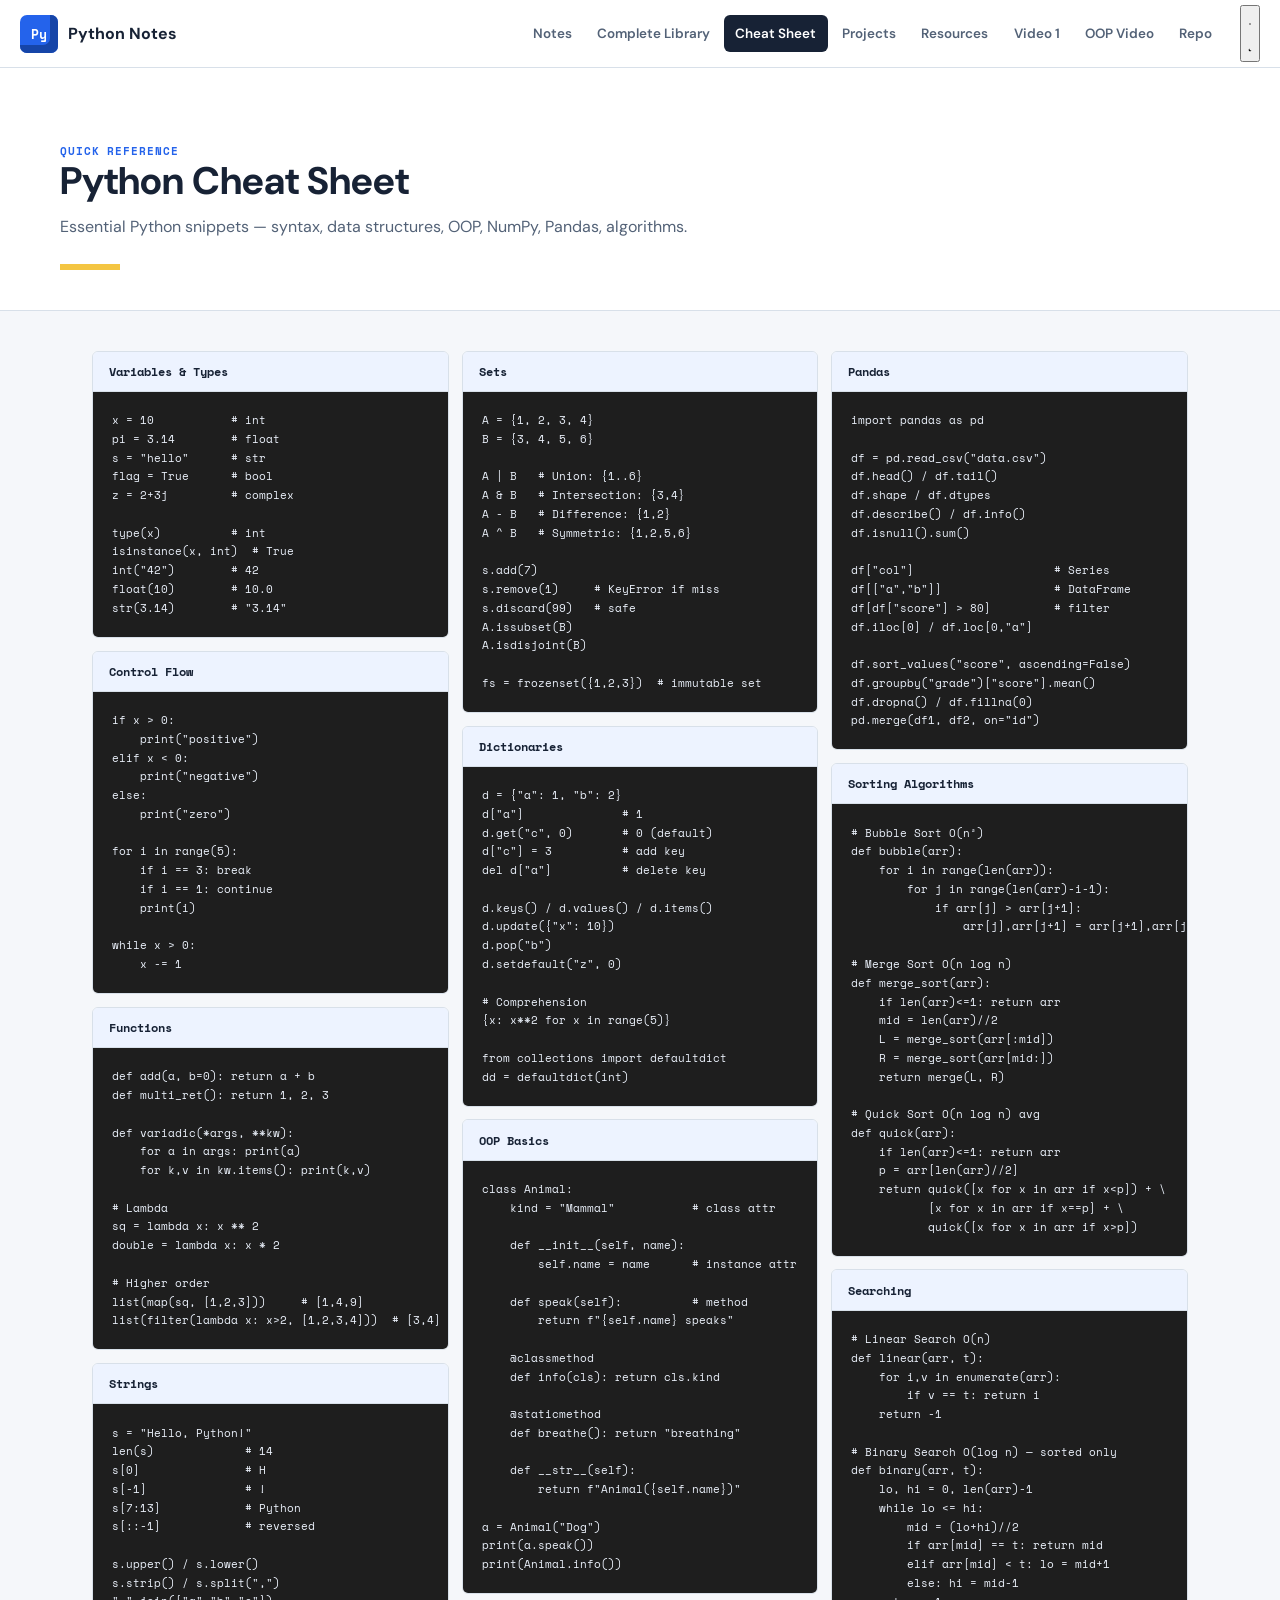
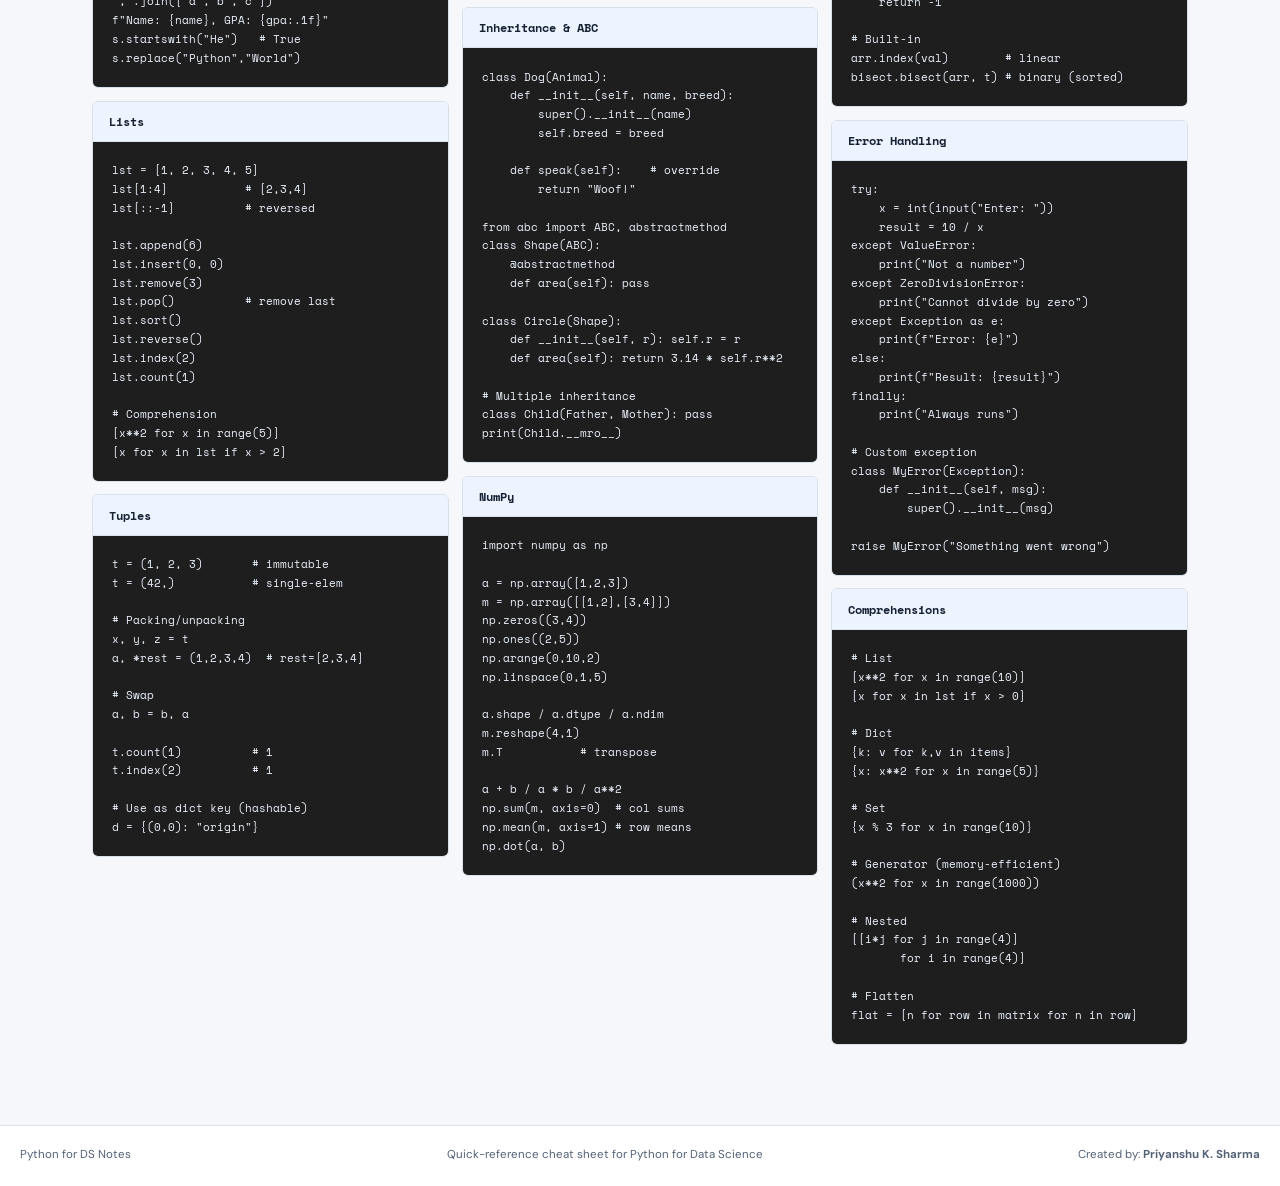
==== commit 2ba5ad06: "feat: implement code and documentation terminal modal for previewing snippets and markdown content" ====
--- a/website/cheat-sheet.html
+++ b/website/cheat-sheet.html
@@ -413,7 +413,54 @@
     <span>Created by: <strong>Priyanshu K. Sharma</strong></span>
   </footer>
 
+  <!-- ── Terminal Modal ── -->
+  <div id="codeTerminalModal" class="terminal-modal-overlay">
+    <div class="terminal-modal">
+      <div class="terminal-header">
+        <div class="terminal-dots">
+          <div class="terminal-dot red" id="closeTerminalBtn" title="Close"></div>
+          <div class="terminal-dot yellow"></div>
+          <div class="terminal-dot green"></div>
+        </div>
+        <div class="terminal-title" id="terminalTitle">bash — python3 cheat-sheet.py</div>
+      </div>
+      <div class="terminal-body" id="terminalCodeContent"></div>
+    </div>
+  </div>
+
   <script src="assets/js/theme.js"></script>
   <script src="assets/js/nav-toggle.js"></script>
+  <script>
+    document.addEventListener('DOMContentLoaded', () => {
+      const terminalOverlay = document.getElementById('codeTerminalModal');
+      const terminalContent = document.getElementById('terminalCodeContent');
+      const closeTerminalBtn = document.getElementById('closeTerminalBtn');
+      const terminalTitle = document.getElementById('terminalTitle');
+
+      if (terminalOverlay && terminalContent && closeTerminalBtn) {
+        document.querySelectorAll('.cheat-card pre').forEach(pre => {
+          pre.addEventListener('click', () => {
+            const cardTitle = pre.previousElementSibling ? pre.previousElementSibling.textContent.toLowerCase().replace(/ /g, '_') : 'snippet';
+            if(terminalTitle) terminalTitle.textContent = `bash — python3 ${cardTitle}.py`;
+            terminalContent.textContent = pre.textContent;
+            terminalOverlay.classList.add('active');
+            document.body.style.overflow = 'hidden';
+          });
+        });
+
+        closeTerminalBtn.onclick = () => {
+          terminalOverlay.classList.remove('active');
+          document.body.style.overflow = '';
+        };
+
+        terminalOverlay.onclick = (e) => {
+          if (e.target === terminalOverlay) {
+            terminalOverlay.classList.remove('active');
+            document.body.style.overflow = '';
+          }
+        };
+      }
+    });
+  </script>
 </body>
 </html>
--- a/website/assets/css/site.css
+++ b/website/assets/css/site.css
@@ -209,15 +209,20 @@
 .sidebar-nav a { padding: .45rem .5rem; border-radius: 4px; color: var(--ink-soft); font-size: .76rem; line-height: 1.35; }
 .sidebar-nav a:hover { color: var(--blue); background: #f1f6ff; }
 .sidebar-nav a.active { color: var(--ink); background: #eaf1ff; box-shadow: inset 3px 0 0 var(--blue); font-weight: 700; }
-.note-content { position: relative; min-width: 0; padding: 2.5rem 3rem; background: var(--surface); border: 1px solid var(--line); border-radius: 6px; box-shadow: 0 8px 24px rgba(30,55,90,.06); }
+.note-content { 
+  position: relative; min-width: 0; padding: 4rem 3.5rem; 
+  background: #ffffff; color: #1a1a1a; 
+  border: 1px solid #d1d5db; border-radius: 4px; 
+  box-shadow: 0 10px 40px rgba(0,0,0,0.15), 0 2px 10px rgba(0,0,0,0.05); 
+}
 .reading-progress { position: absolute; inset: 0 0 auto; height: 4px; overflow: hidden; }
 .reading-progress span { display: block; width: 0; height: 100%; background: var(--blue); }
-.note-content h1 { margin: 0; font-size: clamp(2rem, 4vw, 3rem); line-height: 1.1; }
-.note-content h2 { margin: 2.3rem 0 .8rem; padding-bottom: .5rem; border-bottom: 1px solid var(--line); font-size: 1.25rem; line-height: 1.3; }
+.note-content h1 { margin: 0; font-size: clamp(2rem, 4vw, 3rem); line-height: 1.1; color: #111; }
+.note-content h2 { margin: 2.3rem 0 .8rem; padding-bottom: .5rem; border-bottom: 1px solid #e5e7eb; font-size: 1.25rem; line-height: 1.3; color: #111; }
 .note-content h2::before { content: "#"; margin-right: .45rem; color: var(--blue); font-family: var(--mono); }
 .note-content h3 { margin: 1.6rem 0 .5rem; color: var(--teal); font-size: 1rem; }
-.note-content p, .note-content li { color: var(--ink-soft); font-size: .91rem; }
-.note-content strong { color: var(--ink); }
+.note-content p, .note-content li { color: #333; font-size: .91rem; }
+.note-content strong { color: #000; }
 .note-content ul, .note-content ol { padding-left: 1.4rem; }
 .note-content li { margin-bottom: .35rem; }
 .note-content a { color: var(--blue); font-weight: 600; }
@@ -226,13 +231,25 @@
   margin: 1rem 0;
   padding: 1.2rem;
   color: #eaf0fa;
-  background: var(--code);
-  border: 1px solid #26344a;
+  background: #1e1e1e;
+  border: 1px solid #333;
   border-radius: 6px;
   font: 400 .78rem/1.7 var(--mono);
   tab-size: 4;
-}
-.note-content code { padding: .12rem .32rem; color: var(--blue-deep); background: #eaf1ff; border-radius: 3px; font-family: var(--mono); font-size: .82em; }
+  cursor: pointer;
+  position: relative;
+}
+.note-content pre::after {
+  content: "Click to open in terminal";
+  position: absolute;
+  top: .5rem; right: .8rem;
+  font-size: .6rem;
+  color: #888;
+  opacity: 0;
+  transition: opacity .2s;
+}
+.note-content pre:hover::after { opacity: 1; }
+.note-content code { padding: .12rem .32rem; color: #1e3a8a; background: #eaf1ff; border-radius: 3px; font-family: var(--mono); font-size: .82em; }
 .note-content pre code { padding: 0; color: inherit; background: none; }
 .video-wrap { position: relative; height: 0; margin: 1.2rem 0; padding-bottom: 56.25%; overflow: hidden; border-radius: 6px; background: var(--ink); }
 .video-wrap iframe { position: absolute; inset: 0; width: 100%; height: 100%; }
@@ -369,6 +386,28 @@
 .pdf-page-label { padding: .4rem .7rem; color: var(--blue); background: #edf3ff; border-bottom: 1px solid var(--line); font: 700 .58rem var(--mono); text-transform: uppercase; }
 .pdf-page pre { min-height: 180px; margin: 0; color: var(--ink); background: var(--surface); border-radius: 0; white-space: pre-wrap; overflow-wrap: anywhere; }
 
+/* Terminal Modal */
+.terminal-modal-overlay {
+  display: none; position: fixed; inset: 0; background: rgba(0,0,0,0.6); backdrop-filter: blur(4px); z-index: 1000; align-items: center; justify-content: center; padding: 1rem;
+}
+.terminal-modal-overlay.active { display: flex; }
+.terminal-modal {
+  width: 100%; max-width: 800px; max-height: 90vh; background: #1e1e1e; border-radius: 8px; box-shadow: 0 20px 40px rgba(0,0,0,0.5); display: flex; flex-direction: column; overflow: hidden; border: 1px solid #333;
+}
+.terminal-header {
+  background: #2d2d2d; padding: 10px 15px; display: flex; align-items: center; gap: 8px; border-bottom: 1px solid #000;
+}
+.terminal-dots { display: flex; gap: 6px; }
+.terminal-dot { width: 12px; height: 12px; border-radius: 50%; }
+.terminal-dot.red { background: #ff5f56; cursor: pointer; }
+.terminal-dot.yellow { background: #ffbd2e; }
+.terminal-dot.green { background: #27c93f; }
+.terminal-title { margin-left: 10px; color: #a0a0a0; font: 500 0.8rem var(--mono); }
+.terminal-body {
+  padding: 1.5rem; overflow-y: auto; color: #eaf0fa; font: 400 0.85rem/1.6 var(--mono); white-space: pre; background: #1e1e1e; margin: 0; flex: 1;
+}
+.terminal-body code { background: none; padding: 0; color: inherit; }
+
 ::-webkit-scrollbar { width: 8px; height: 8px; }
 ::-webkit-scrollbar-track { background: var(--paper); }
 ::-webkit-scrollbar-thumb { background: #bac5d2; border-radius: 4px; }
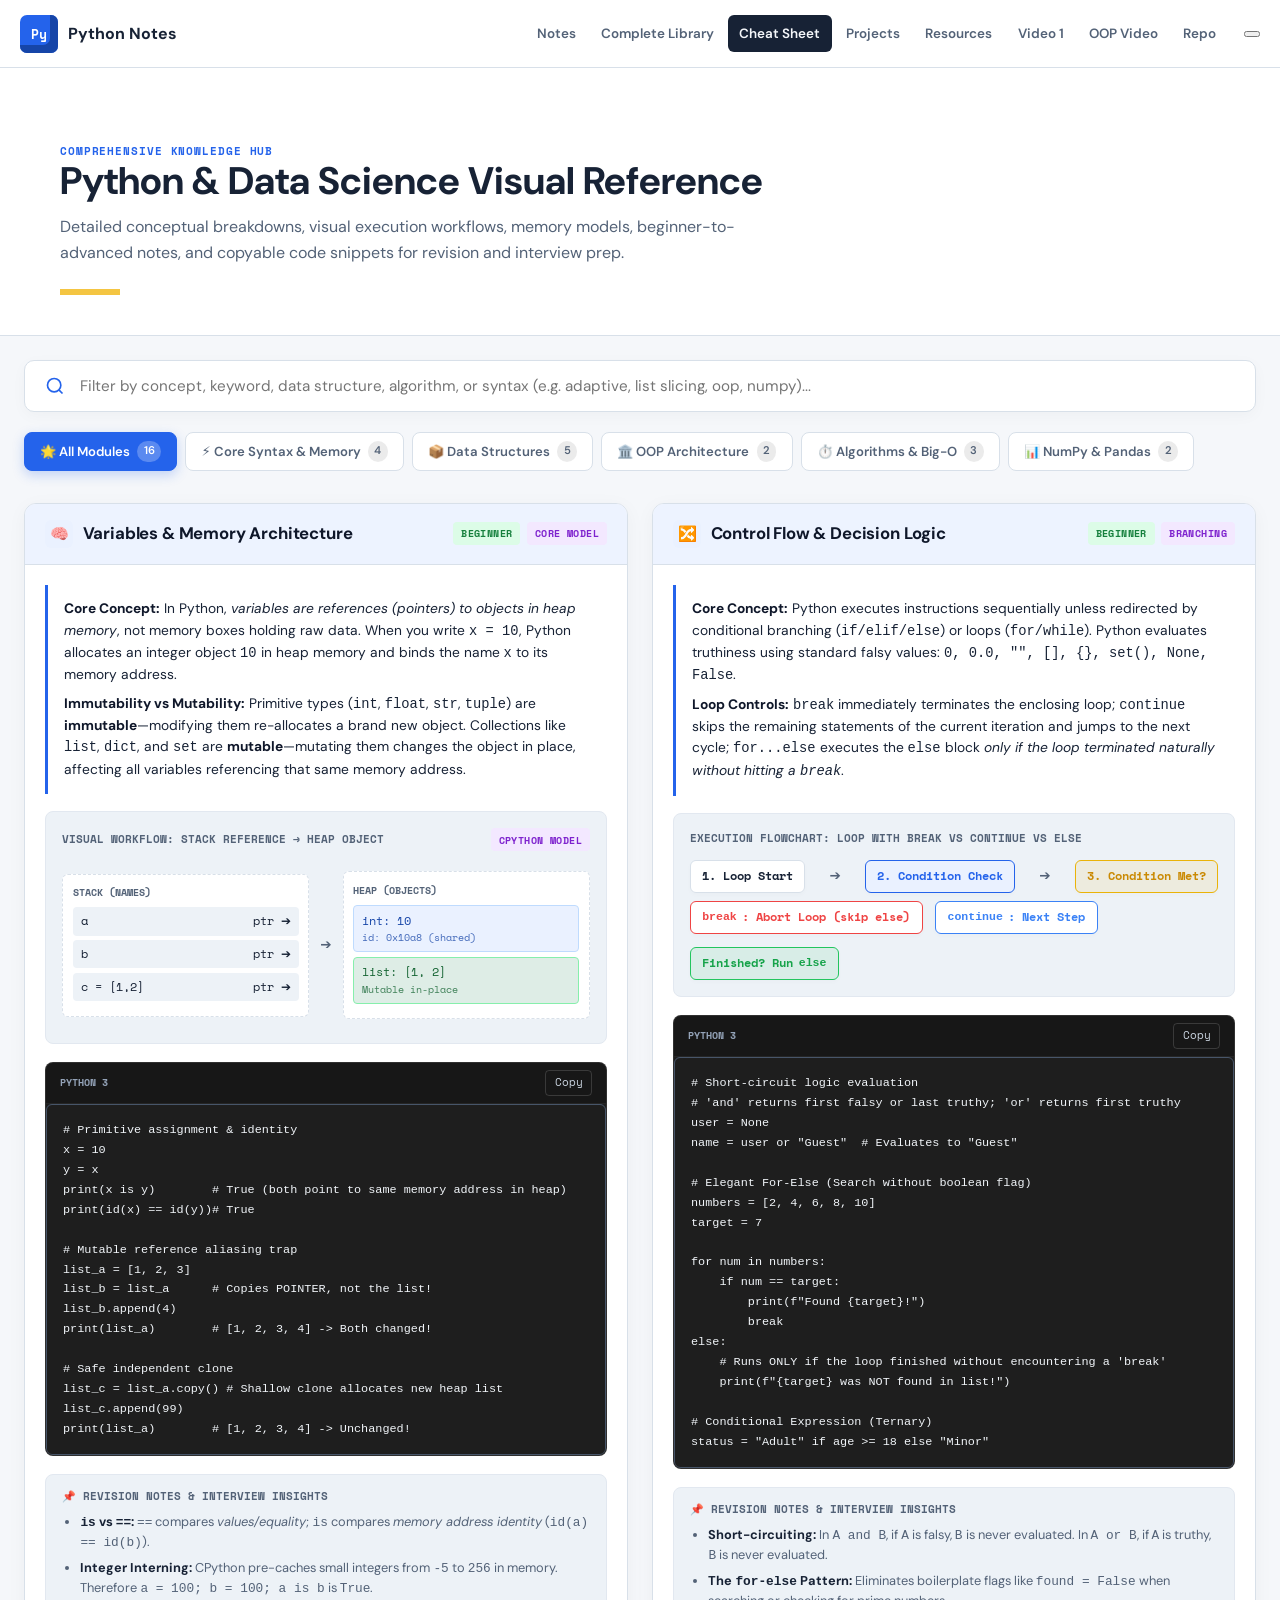
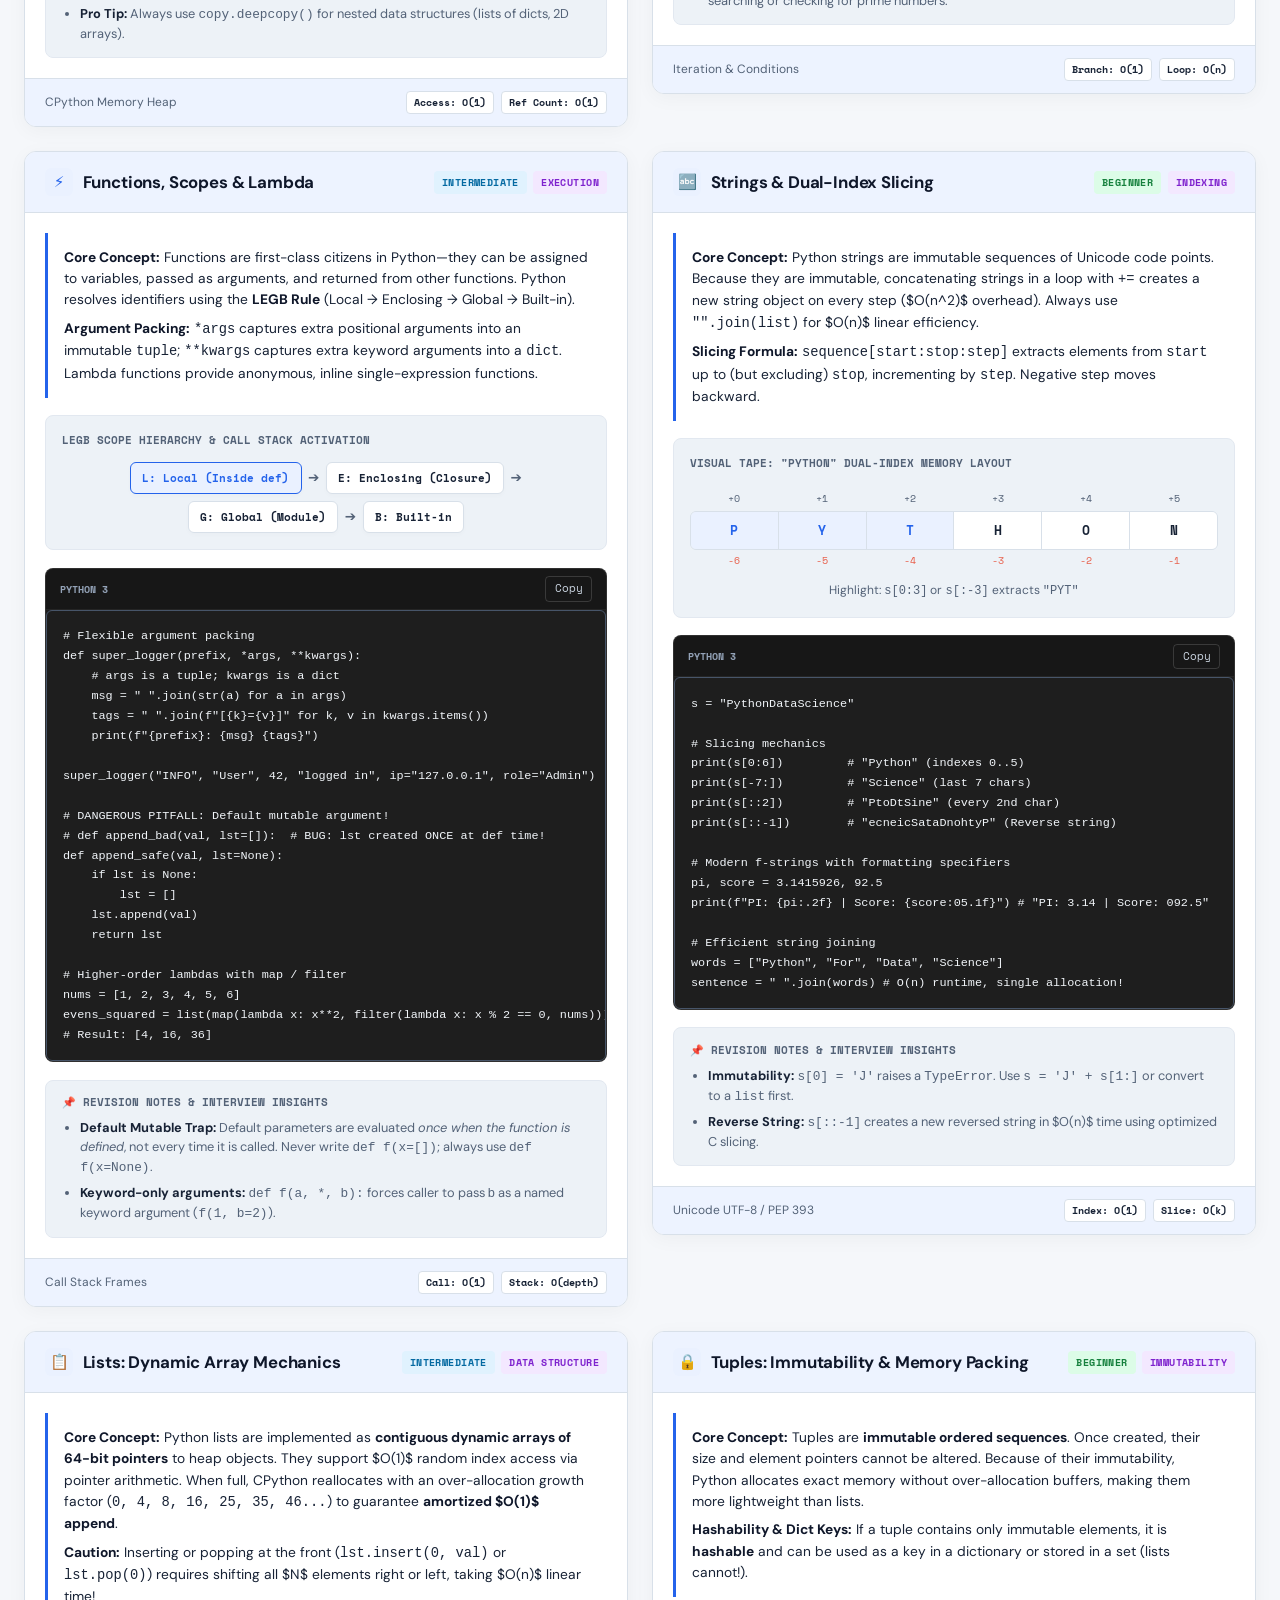
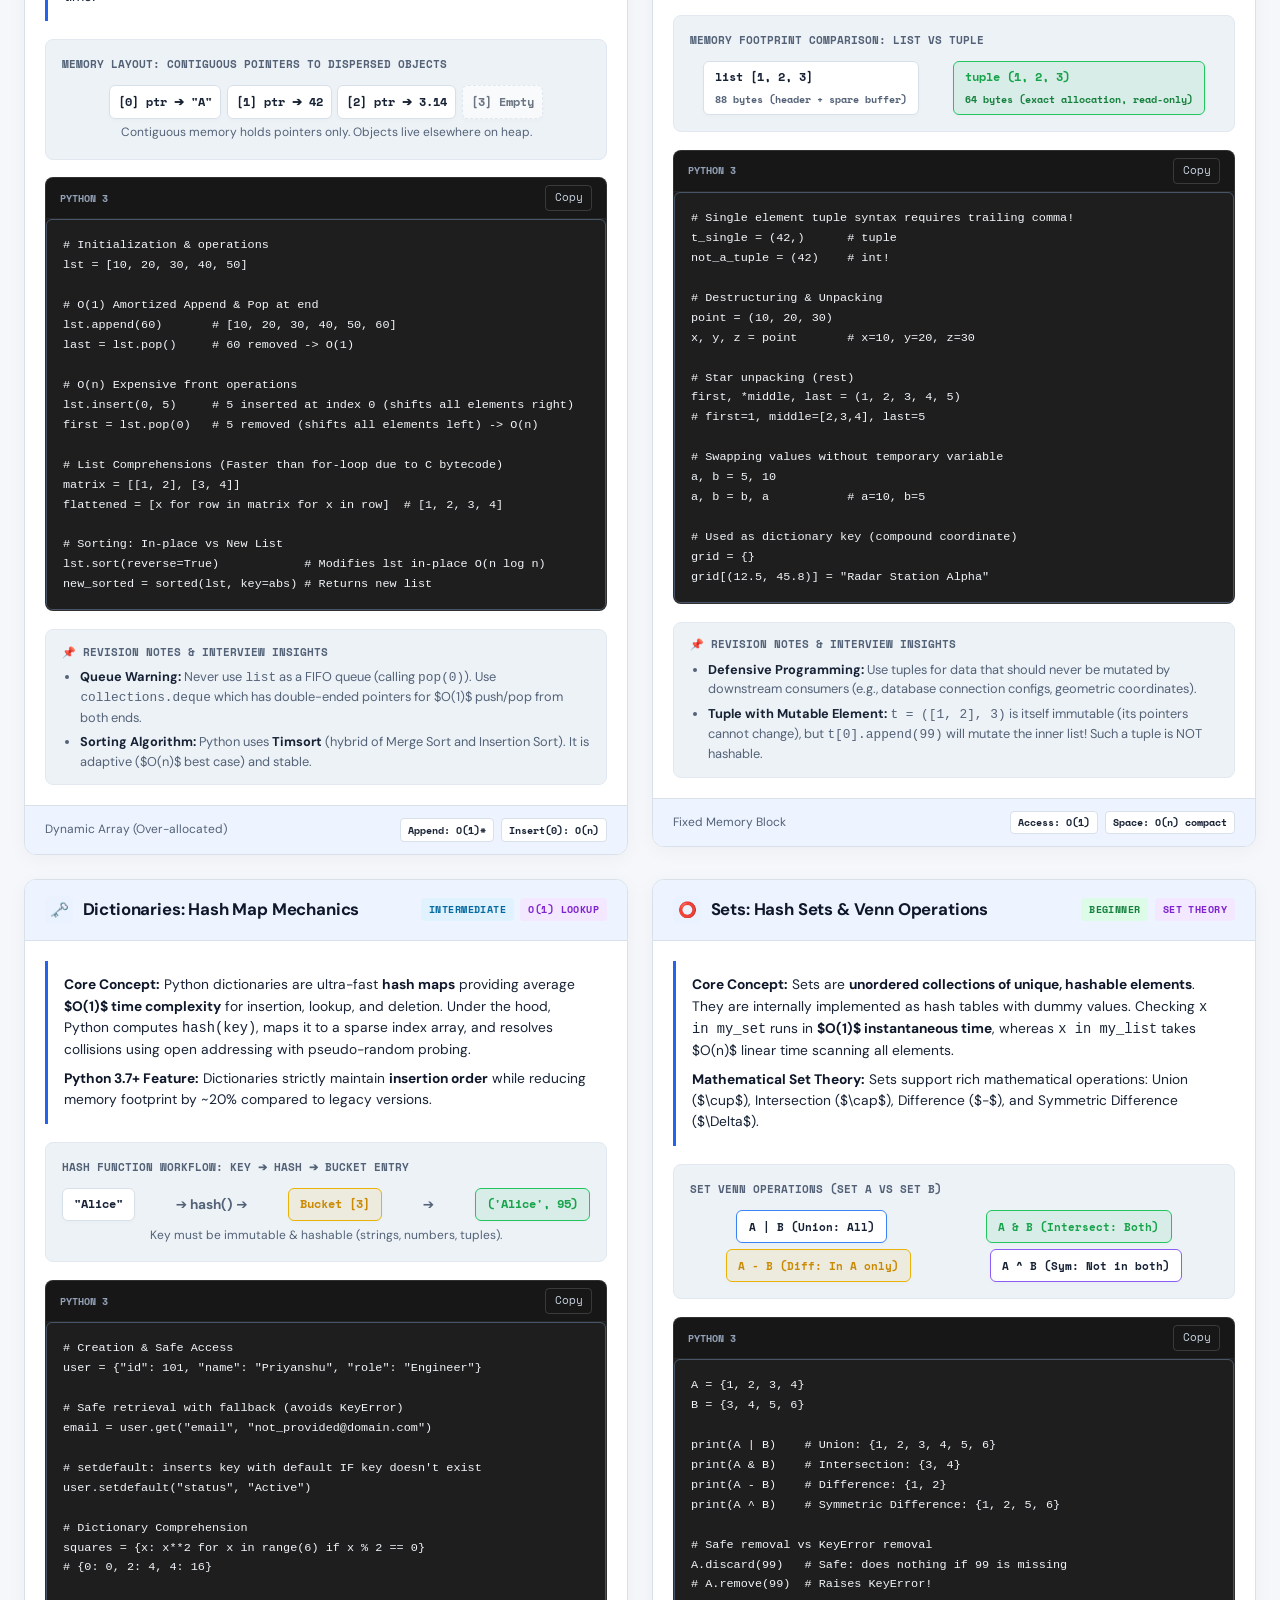
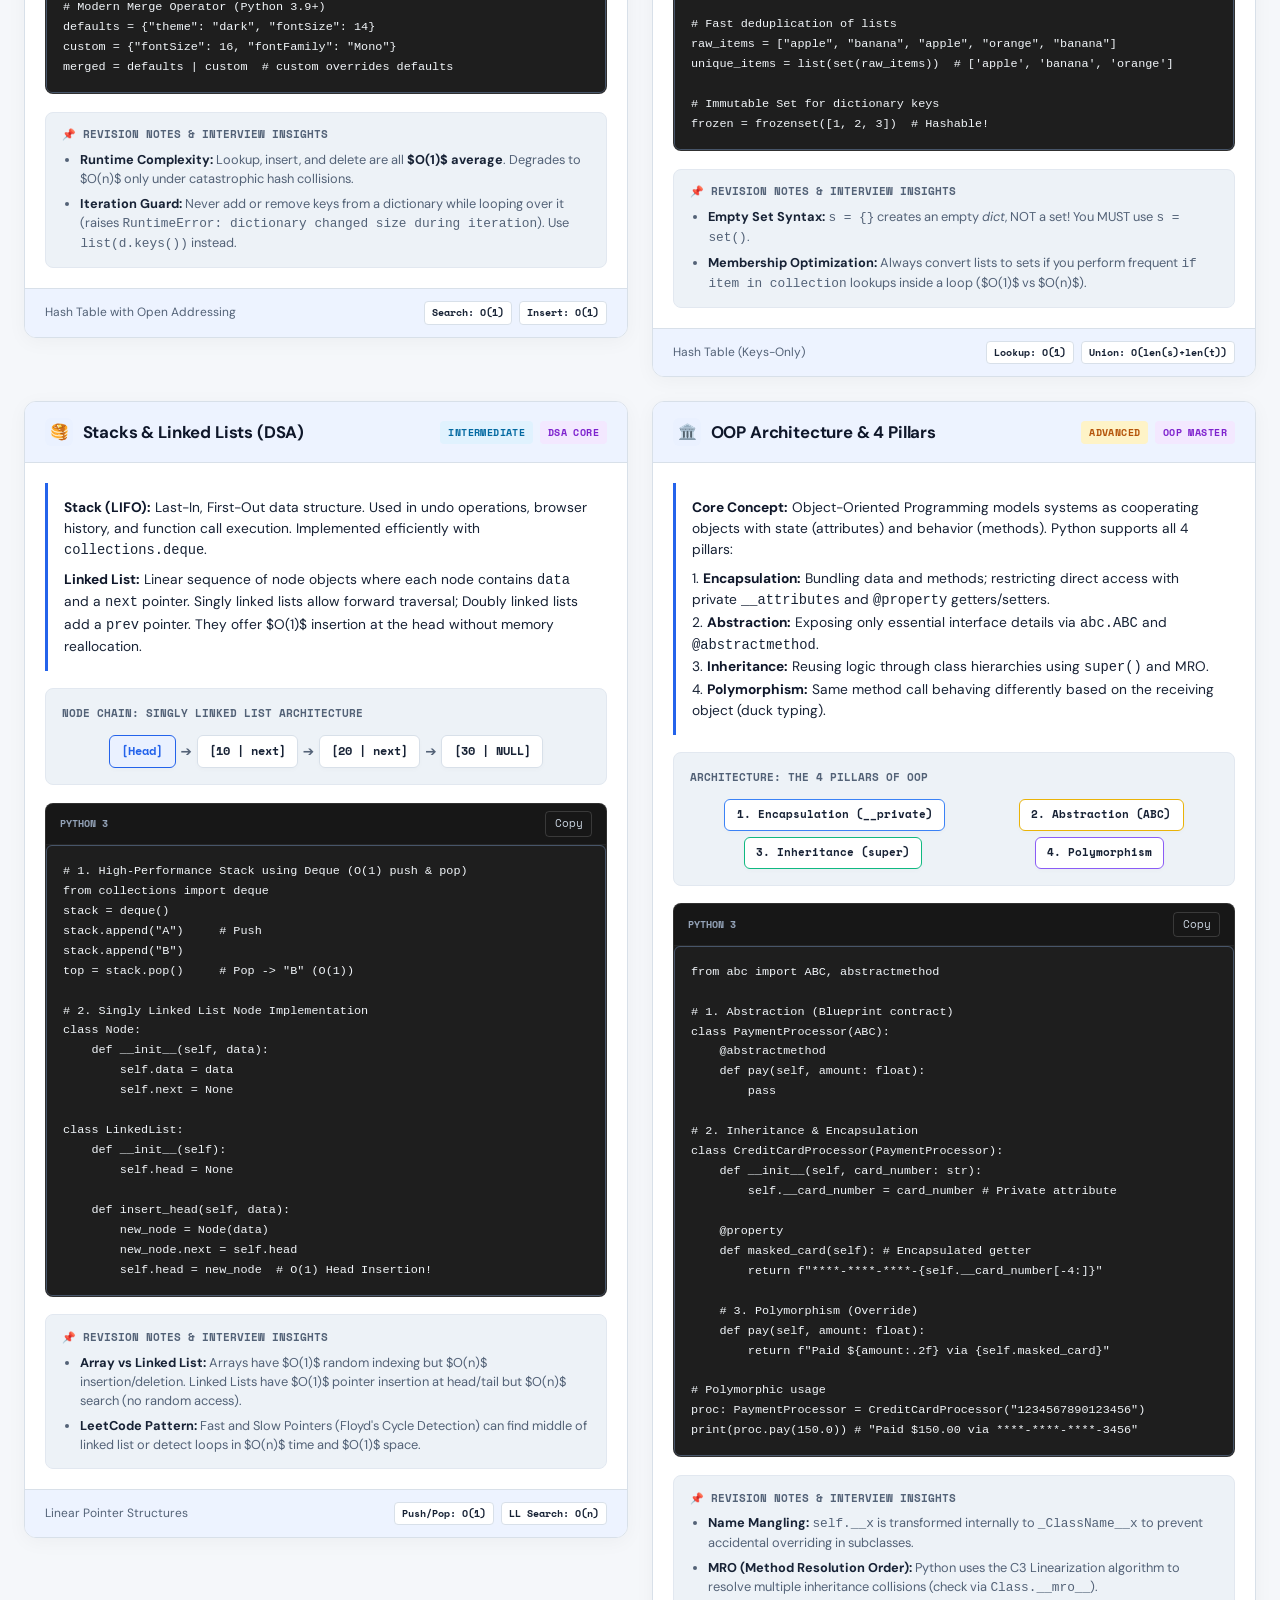
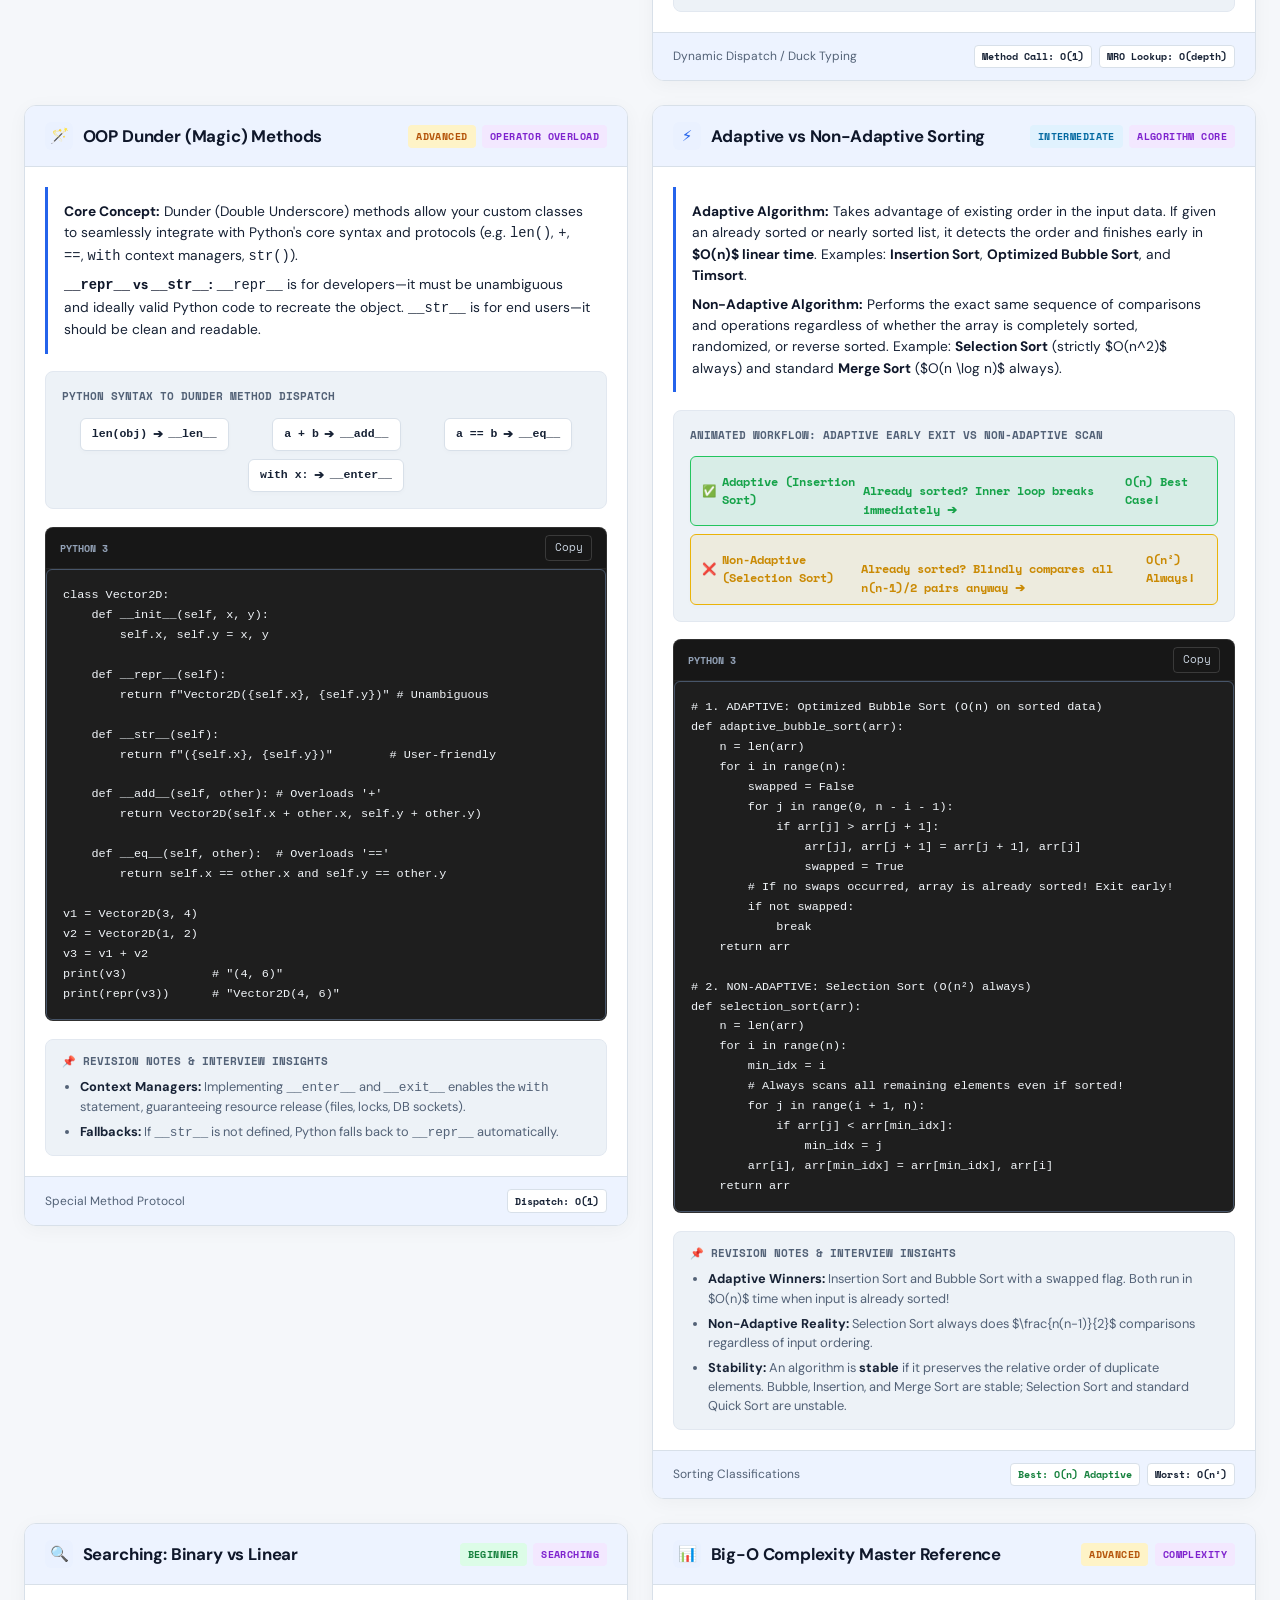
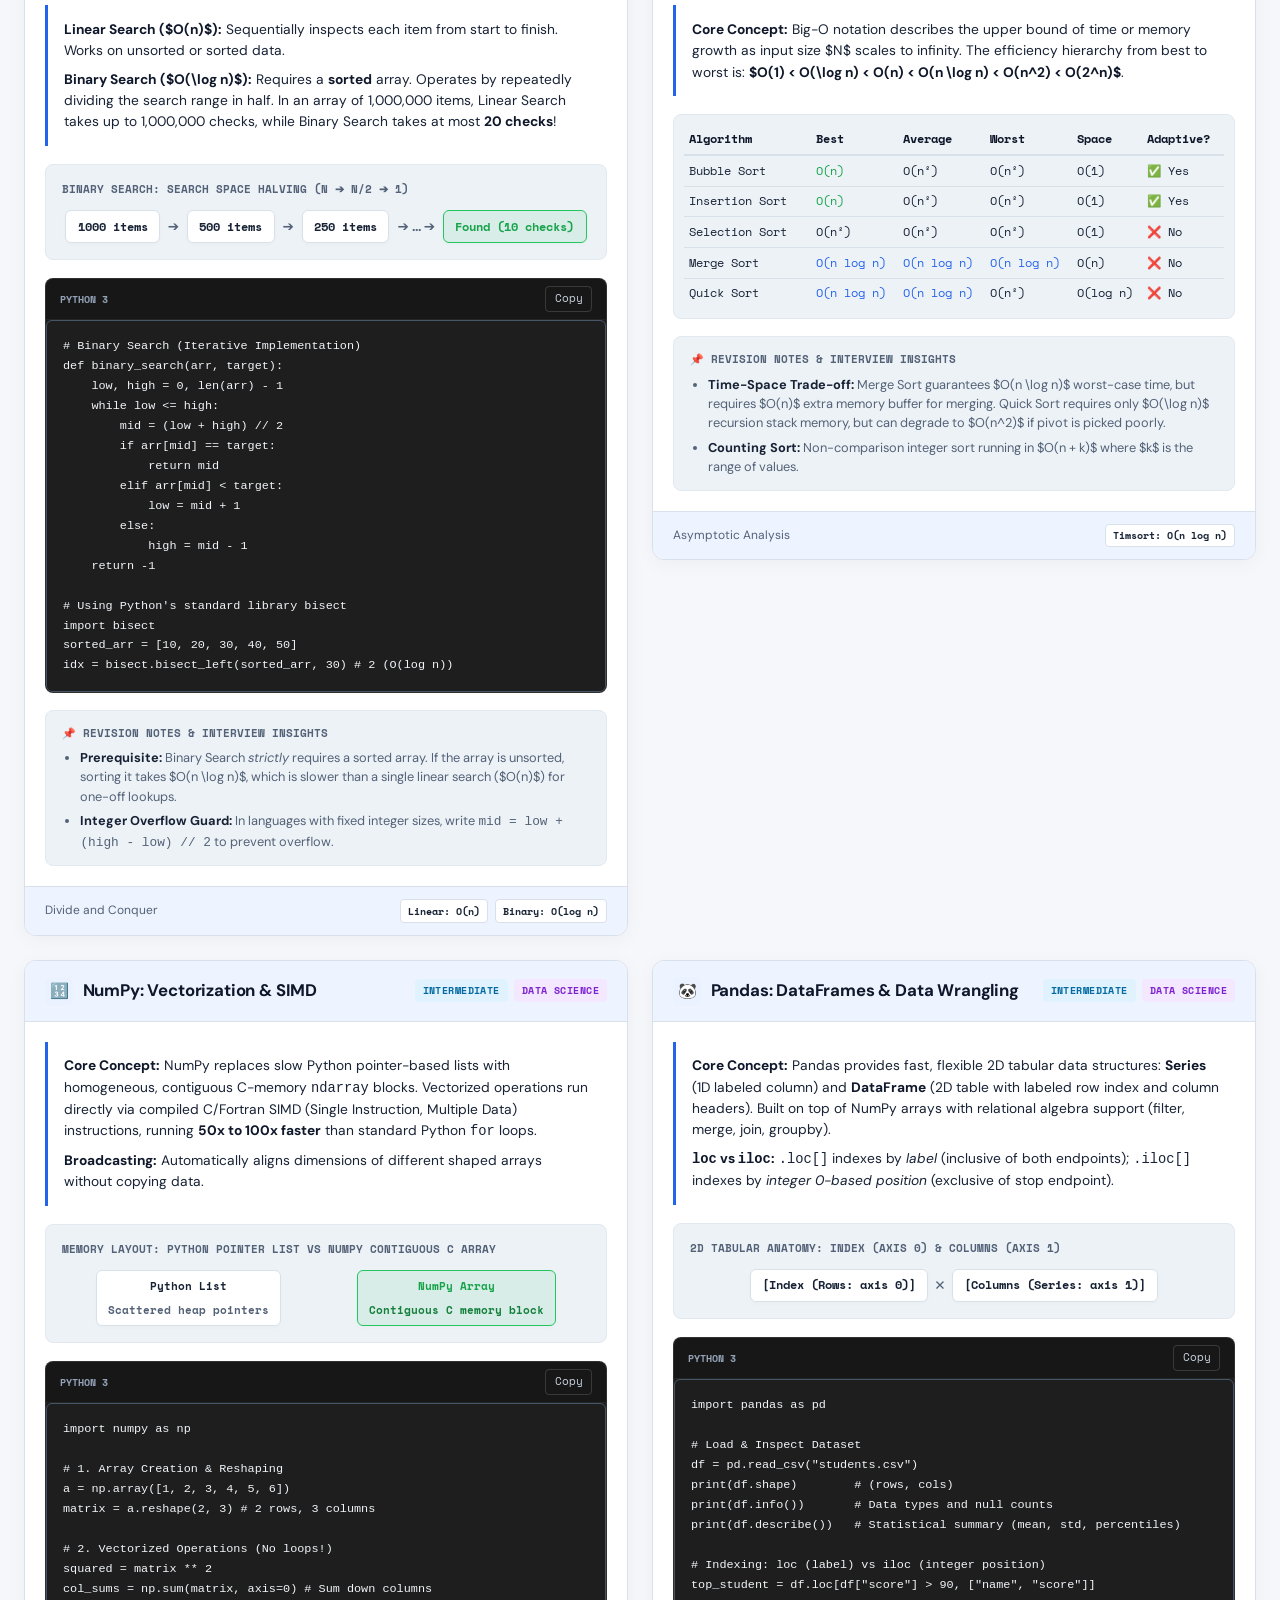
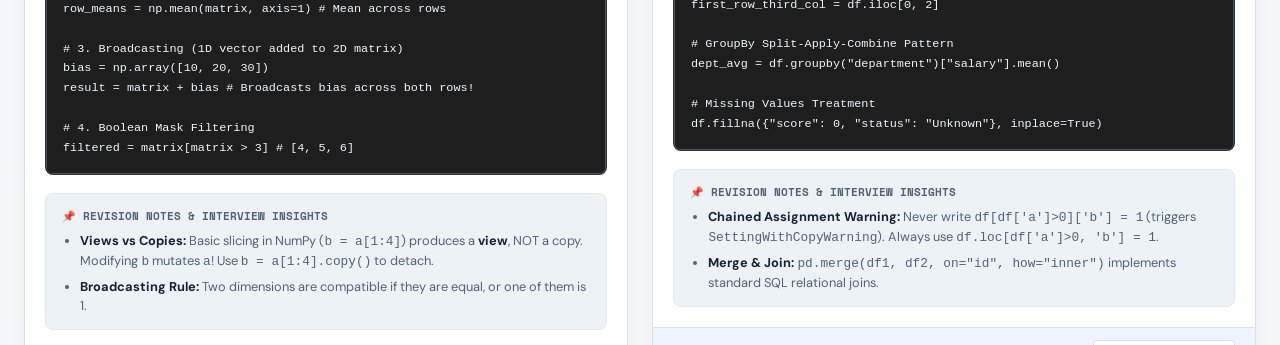
==== commit f746be1e: "feat: add resources, cheat-sheet, and library HTML pages to website" ====
--- a/website/cheat-sheet.html
+++ b/website/cheat-sheet.html
@@ -3,11 +3,11 @@
 <head>
   <meta charset="UTF-8">
   <meta name="viewport" content="width=device-width, initial-scale=1.0">
-  <title>Python Cheat Sheet | Python for DS Notes</title>
-  <meta name="description" content="Quick-reference Python cheat sheet — syntax, data structures, OOP, NumPy, Pandas snippets.">
+  <title>Python & Data Science Cheat Sheet | Interactive Reference & Notes</title>
+  <meta name="description" content="Comprehensive Python and Data Science visual reference — deep conceptual notes, animated workflows, memory models, OOP, algorithms, NumPy, and Pandas.">
   <link rel="preconnect" href="https://fonts.googleapis.com">
   <link rel="preconnect" href="https://fonts.gstatic.com" crossorigin>
-  <link href="https://fonts.googleapis.com/css2?family=DM+Sans:wght@400;500;600;700&family=Space+Mono:wght@400;700&display=swap" rel="stylesheet">
+  <link href="https://fonts.googleapis.com/css2?family=DM+Sans:ital,wght@0,400;0,500;0,600;0,700;1,400&family=Space+Mono:wght@400;700&display=swap" rel="stylesheet">
   <link rel="icon" href="assets/favicon.svg" type="image/svg+xml">
   <link rel="stylesheet" href="assets/css/site.css">
 </head>
@@ -44,376 +44,1362 @@
 
   <!-- ── Page Header ── -->
   <div class="page-header">
-    <p class="eyebrow">Quick Reference</p>
-    <h1>Python Cheat Sheet</h1>
-    <p>Essential Python snippets — syntax, data structures, OOP, NumPy, Pandas, algorithms.</p>
+    <p class="eyebrow">Comprehensive Knowledge Hub</p>
+    <h1>Python & Data Science Visual Reference</h1>
+    <p>Detailed conceptual breakdowns, visual execution workflows, memory models, beginner-to-advanced notes, and copyable code snippets for revision and interview prep.</p>
   </div>
 
-  <!-- ── Cheat Sheet Grid ── -->
-  <div class="cheat-layout">
-    <div class="cheat-grid">
-
-      <!-- Variables & Types -->
-      <div class="cheat-card">
-        <div class="cheat-card-header">Variables & Types</div>
-        <pre>x = 10           # int
-pi = 3.14        # float
-s = "hello"      # str
-flag = True      # bool
-z = 2+3j         # complex
-
-type(x)          # int
-isinstance(x, int)  # True
-int("42")        # 42
-float(10)        # 10.0
-str(3.14)        # "3.14"</pre>
+  <!-- ── Cheat Sheet Layout ── -->
+  <main class="cheat-layout">
+
+    <!-- ── Filter & Search Controls ── -->
+    <div class="cheat-controls">
+      <div class="cheat-search-bar">
+        <svg viewBox="0 0 24 24" aria-hidden="true" stroke-width="2">
+          <circle cx="11" cy="11" r="8"></circle>
+          <line x1="21" y1="21" x2="16.65" y2="16.65"></line>
+        </svg>
+        <input type="search" id="cheatSearchInput" placeholder="Filter by concept, keyword, data structure, algorithm, or syntax (e.g. adaptive, list slicing, oop, numpy)..." autocomplete="off">
+        <button class="cheat-action-btn" id="clearSearchBtn" style="display: none;">Clear</button>
       </div>
 
-      <!-- Control Flow -->
-      <div class="cheat-card">
-        <div class="cheat-card-header">Control Flow</div>
-        <pre>if x > 0:
-    print("positive")
-elif x < 0:
-    print("negative")
+      <div class="cheat-categories" id="categoryFilterBar">
+        <button class="cat-tab active" data-category="all"><span>🌟 All Modules</span> <span class="badge-count">16</span></button>
+        <button class="cat-tab" data-category="fundamentals"><span>⚡ Core Syntax & Memory</span> <span class="badge-count">4</span></button>
+        <button class="cat-tab" data-category="data-structures"><span>📦 Data Structures</span> <span class="badge-count">5</span></button>
+        <button class="cat-tab" data-category="oop"><span>🏛️ OOP Architecture</span> <span class="badge-count">2</span></button>
+        <button class="cat-tab" data-category="algorithms"><span>⏱️ Algorithms & Big-O</span> <span class="badge-count">3</span></button>
+        <button class="cat-tab" data-category="datascience"><span>📊 NumPy & Pandas</span> <span class="badge-count">2</span></button>
+      </div>
+    </div>
+
+    <!-- ── Master Grid of Comprehensive Cards ── -->
+    <div class="cheat-grid" id="cheatCardGrid">
+
+      <!-- ════════════════ CARD 1: Variables & Memory Architecture ════════════════ -->
+      <article class="cheat-card" data-category="fundamentals" data-tags="variables types memory mutability reference id stack heap">
+        <header class="cheat-card-header">
+          <div class="cheat-card-header-left">
+            <span class="topic-icon">🧠</span>
+            <div>
+              <h3>Variables & Memory Architecture</h3>
+            </div>
+          </div>
+          <div class="cheat-card-badges">
+            <span class="tag-badge beginner">Beginner</span>
+            <span class="tag-badge core">Core Model</span>
+          </div>
+        </header>
+
+        <div class="cheat-card-body">
+          <div class="card-concept">
+            <p><strong>Core Concept:</strong> In Python, <em>variables are references (pointers) to objects in heap memory</em>, not memory boxes holding raw data. When you write <code>x = 10</code>, Python allocates an integer object <code>10</code> in heap memory and binds the name <code>x</code> to its memory address.</p>
+            <p><strong>Immutability vs Mutability:</strong> Primitive types (<code>int</code>, <code>float</code>, <code>str</code>, <code>tuple</code>) are <strong>immutable</strong>—modifying them re-allocates a brand new object. Collections like <code>list</code>, <code>dict</code>, and <code>set</code> are <strong>mutable</strong>—mutating them changes the object in place, affecting all variables referencing that same memory address.</p>
+          </div>
+
+          <div class="card-diagram">
+            <div class="diagram-title">
+              <span>Visual Workflow: Stack Reference → Heap Object</span>
+              <span class="tag-badge core">CPython Model</span>
+            </div>
+            <div class="mem-diagram">
+              <div class="mem-stack">
+                <div class="mem-label">Stack (Names)</div>
+                <div class="mem-var"><span>a</span> <span>ptr ➔</span></div>
+                <div class="mem-var"><span>b</span> <span>ptr ➔</span></div>
+                <div class="mem-var"><span>c = [1,2]</span> <span>ptr ➔</span></div>
+              </div>
+              <div class="flow-arrow">➔</div>
+              <div class="mem-heap">
+                <div class="mem-label">Heap (Objects)</div>
+                <div class="mem-obj"><span>int: 10</span> <small style="display:block; opacity:0.8;">id: 0x10a8 (shared)</small></div>
+                <div class="mem-obj" style="background: rgba(37, 132, 91, 0.15); border-color:#86efac; color:#166534;">
+                  <span>list: [1, 2]</span> <small style="display:block; opacity:0.8;">Mutable in-place</small>
+                </div>
+              </div>
+            </div>
+          </div>
+
+          <div class="card-code-wrap">
+            <div class="code-header">
+              <span class="code-lang">Python 3</span>
+              <button class="copy-btn" data-target="code-var-mem">Copy</button>
+            </div>
+            <pre id="code-var-mem"><code># Primitive assignment & identity
+x = 10
+y = x
+print(x is y)        # True (both point to same memory address in heap)
+print(id(x) == id(y))# True
+
+# Mutable reference aliasing trap
+list_a = [1, 2, 3]
+list_b = list_a      # Copies POINTER, not the list!
+list_b.append(4)
+print(list_a)        # [1, 2, 3, 4] -> Both changed!
+
+# Safe independent clone
+list_c = list_a.copy() # Shallow clone allocates new heap list
+list_c.append(99)
+print(list_a)        # [1, 2, 3, 4] -> Unchanged!</code></pre>
+          </div>
+
+          <div class="card-notes">
+            <div class="notes-title">📌 Revision Notes & Interview Insights</div>
+            <ul>
+              <li><strong><code>is</code> vs <code>==</code>:</strong> <code>==</code> compares <em>values/equality</em>; <code>is</code> compares <em>memory address identity</em> (<code>id(a) == id(b)</code>).</li>
+              <li><strong>Integer Interning:</strong> CPython pre-caches small integers from <code>-5</code> to <code>256</code> in memory. Therefore <code>a = 100; b = 100; a is b</code> is <code>True</code>.</li>
+              <li><strong>Pro Tip:</strong> Always use <code>copy.deepcopy()</code> for nested data structures (lists of dicts, 2D arrays).</li>
+            </ul>
+          </div>
+        </div>
+
+        <footer class="cheat-card-footer">
+          <span style="color:var(--ink-soft);">CPython Memory Heap</span>
+          <div class="complexity-pills">
+            <span class="comp-pill">Access: O(1)</span>
+            <span class="comp-pill">Ref Count: O(1)</span>
+          </div>
+        </footer>
+      </article>
+
+      <!-- ════════════════ CARD 2: Control Flow & Decision Logic ════════════════ -->
+      <article class="cheat-card" data-category="fundamentals" data-tags="control flow if elif else loops while for break continue for-else">
+        <header class="cheat-card-header">
+          <div class="cheat-card-header-left">
+            <span class="topic-icon">🔀</span>
+            <div>
+              <h3>Control Flow & Decision Logic</h3>
+            </div>
+          </div>
+          <div class="cheat-card-badges">
+            <span class="tag-badge beginner">Beginner</span>
+            <span class="tag-badge core">Branching</span>
+          </div>
+        </header>
+
+        <div class="cheat-card-body">
+          <div class="card-concept">
+            <p><strong>Core Concept:</strong> Python executes instructions sequentially unless redirected by conditional branching (<code>if/elif/else</code>) or loops (<code>for/while</code>). Python evaluates truthiness using standard falsy values: <code>0, 0.0, "", [], {}, set(), None, False</code>.</p>
+            <p><strong>Loop Controls:</strong> <code>break</code> immediately terminates the enclosing loop; <code>continue</code> skips the remaining statements of the current iteration and jumps to the next cycle; <code>for...else</code> executes the <code>else</code> block <em>only if the loop terminated naturally without hitting a <code>break</code></em>.</p>
+          </div>
+
+          <div class="card-diagram">
+            <div class="diagram-title">
+              <span>Execution Flowchart: Loop with Break vs Continue vs Else</span>
+            </div>
+            <div class="workflow-row" style="justify-content: space-between; margin: 0.5rem 0;">
+              <span class="flow-step">1. Loop Start</span>
+              <span class="flow-arrow">➔</span>
+              <span class="flow-step active">2. Condition Check</span>
+              <span class="flow-arrow">➔</span>
+              <span class="flow-step warn">3. Condition Met?</span>
+            </div>
+            <div class="workflow-row" style="margin-top: 0.4rem; gap: 0.8rem;">
+              <span class="flow-step" style="border-color:#ef4444; color:#ef4444;"><code>break</code>: Abort Loop (skip else)</span>
+              <span class="flow-step" style="border-color:#3b82f6; color:#3b82f6;"><code>continue</code>: Next Step</span>
+              <span class="flow-step success">Finished? Run <code>else</code></span>
+            </div>
+          </div>
+
+          <div class="card-code-wrap">
+            <div class="code-header">
+              <span class="code-lang">Python 3</span>
+              <button class="copy-btn" data-target="code-control-flow">Copy</button>
+            </div>
+            <pre id="code-control-flow"><code># Short-circuit logic evaluation
+# 'and' returns first falsy or last truthy; 'or' returns first truthy
+user = None
+name = user or "Guest"  # Evaluates to "Guest"
+
+# Elegant For-Else (Search without boolean flag)
+numbers = [2, 4, 6, 8, 10]
+target = 7
+
+for num in numbers:
+    if num == target:
+        print(f"Found {target}!")
+        break
 else:
-    print("zero")
-
-for i in range(5):
-    if i == 3: break
-    if i == 1: continue
-    print(i)
-
-while x > 0:
-    x -= 1</pre>
-      </div>
-
-      <!-- Functions -->
-      <div class="cheat-card">
-        <div class="cheat-card-header">Functions</div>
-        <pre>def add(a, b=0): return a + b
-def multi_ret(): return 1, 2, 3
-
-def variadic(*args, **kw):
-    for a in args: print(a)
-    for k,v in kw.items(): print(k,v)
-
-# Lambda
-sq = lambda x: x ** 2
-double = lambda x: x * 2
-
-# Higher order
-list(map(sq, [1,2,3]))     # [1,4,9]
-list(filter(lambda x: x>2, [1,2,3,4]))  # [3,4]</pre>
-      </div>
-
-      <!-- Strings -->
-      <div class="cheat-card">
-        <div class="cheat-card-header">Strings</div>
-        <pre>s = "Hello, Python!"
-len(s)             # 14
-s[0]               # H
-s[-1]              # !
-s[7:13]            # Python
-s[::-1]            # reversed
-
-s.upper() / s.lower()
-s.strip() / s.split(",")
-",".join(["a","b","c"])
-f"Name: {name}, GPA: {gpa:.1f}"
-s.startswith("He")   # True
-s.replace("Python","World")</pre>
-      </div>
-
-      <!-- Lists -->
-      <div class="cheat-card">
-        <div class="cheat-card-header">Lists</div>
-        <pre>lst = [1, 2, 3, 4, 5]
-lst[1:4]           # [2,3,4]
-lst[::-1]          # reversed
-
-lst.append(6)
-lst.insert(0, 0)
-lst.remove(3)
-lst.pop()          # remove last
-lst.sort()
-lst.reverse()
-lst.index(2)
-lst.count(1)
-
-# Comprehension
-[x**2 for x in range(5)]
-[x for x in lst if x > 2]</pre>
-      </div>
-
-      <!-- Tuples -->
-      <div class="cheat-card">
-        <div class="cheat-card-header">Tuples</div>
-        <pre>t = (1, 2, 3)       # immutable
-t = (42,)           # single-elem
-
-# Packing/unpacking
-x, y, z = t
-a, *rest = (1,2,3,4)  # rest=[2,3,4]
-
-# Swap
-a, b = b, a
-
-t.count(1)          # 1
-t.index(2)          # 1
-
-# Use as dict key (hashable)
-d = {(0,0): "origin"}</pre>
-      </div>
-
-      <!-- Sets -->
-      <div class="cheat-card">
-        <div class="cheat-card-header">Sets</div>
-        <pre>A = {1, 2, 3, 4}
+    # Runs ONLY if the loop finished without encountering a 'break'
+    print(f"{target} was NOT found in list!")
+
+# Conditional Expression (Ternary)
+status = "Adult" if age >= 18 else "Minor"</code></pre>
+          </div>
+
+          <div class="card-notes">
+            <div class="notes-title">📌 Revision Notes & Interview Insights</div>
+            <ul>
+              <li><strong>Short-circuiting:</strong> In <code>A and B</code>, if <code>A</code> is falsy, <code>B</code> is never evaluated. In <code>A or B</code>, if <code>A</code> is truthy, <code>B</code> is never evaluated.</li>
+              <li><strong>The <code>for-else</code> Pattern:</strong> Eliminates boilerplate flags like <code>found = False</code> when searching or checking for prime numbers.</li>
+            </ul>
+          </div>
+        </div>
+
+        <footer class="cheat-card-footer">
+          <span style="color:var(--ink-soft);">Iteration & Conditions</span>
+          <div class="complexity-pills">
+            <span class="comp-pill">Branch: O(1)</span>
+            <span class="comp-pill">Loop: O(n)</span>
+          </div>
+        </footer>
+      </article>
+
+      <!-- ════════════════ CARD 3: Functions & Call Stack ════════════════ -->
+      <article class="cheat-card" data-category="fundamentals" data-tags="functions lambda args kwargs scope legb closures call stack">
+        <header class="cheat-card-header">
+          <div class="cheat-card-header-left">
+            <span class="topic-icon">⚡</span>
+            <div>
+              <h3>Functions, Scopes & Lambda</h3>
+            </div>
+          </div>
+          <div class="cheat-card-badges">
+            <span class="tag-badge intermediate">Intermediate</span>
+            <span class="tag-badge core">Execution</span>
+          </div>
+        </header>
+
+        <div class="cheat-card-body">
+          <div class="card-concept">
+            <p><strong>Core Concept:</strong> Functions are first-class citizens in Python—they can be assigned to variables, passed as arguments, and returned from other functions. Python resolves identifiers using the <strong>LEGB Rule</strong> (Local → Enclosing → Global → Built-in).</p>
+            <p><strong>Argument Packing:</strong> <code>*args</code> captures extra positional arguments into an immutable <code>tuple</code>; <code>**kwargs</code> captures extra keyword arguments into a <code>dict</code>. Lambda functions provide anonymous, inline single-expression functions.</p>
+          </div>
+
+          <div class="card-diagram">
+            <div class="diagram-title">
+              <span>LEGB Scope Hierarchy & Call Stack Activation</span>
+            </div>
+            <div class="workflow-row" style="gap: 0.4rem; justify-content: center;">
+              <span class="flow-step active" style="font-size:0.7rem;">L: Local (Inside def)</span>
+              <span class="flow-arrow">➔</span>
+              <span class="flow-step" style="font-size:0.7rem;">E: Enclosing (Closure)</span>
+              <span class="flow-arrow">➔</span>
+              <span class="flow-step" style="font-size:0.7rem;">G: Global (Module)</span>
+              <span class="flow-arrow">➔</span>
+              <span class="flow-step" style="font-size:0.7rem;">B: Built-in</span>
+            </div>
+          </div>
+
+          <div class="card-code-wrap">
+            <div class="code-header">
+              <span class="code-lang">Python 3</span>
+              <button class="copy-btn" data-target="code-func-scope">Copy</button>
+            </div>
+            <pre id="code-func-scope"><code># Flexible argument packing
+def super_logger(prefix, *args, **kwargs):
+    # args is a tuple; kwargs is a dict
+    msg = " ".join(str(a) for a in args)
+    tags = " ".join(f"[{k}={v}]" for k, v in kwargs.items())
+    print(f"{prefix}: {msg} {tags}")
+
+super_logger("INFO", "User", 42, "logged in", ip="127.0.0.1", role="Admin")
+
+# DANGEROUS PITFALL: Default mutable argument!
+# def append_bad(val, lst=[]):  # BUG: lst created ONCE at def time!
+def append_safe(val, lst=None):
+    if lst is None:
+        lst = []
+    lst.append(val)
+    return lst
+
+# Higher-order lambdas with map / filter
+nums = [1, 2, 3, 4, 5, 6]
+evens_squared = list(map(lambda x: x**2, filter(lambda x: x % 2 == 0, nums)))
+# Result: [4, 16, 36]</code></pre>
+          </div>
+
+          <div class="card-notes">
+            <div class="notes-title">📌 Revision Notes & Interview Insights</div>
+            <ul>
+              <li><strong>Default Mutable Trap:</strong> Default parameters are evaluated <em>once when the function is defined</em>, not every time it is called. Never write <code>def f(x=[])</code>; always use <code>def f(x=None)</code>.</li>
+              <li><strong>Keyword-only arguments:</strong> <code>def f(a, *, b):</code> forces caller to pass <code>b</code> as a named keyword argument (<code>f(1, b=2)</code>).</li>
+            </ul>
+          </div>
+        </div>
+
+        <footer class="cheat-card-footer">
+          <span style="color:var(--ink-soft);">Call Stack Frames</span>
+          <div class="complexity-pills">
+            <span class="comp-pill">Call: O(1)</span>
+            <span class="comp-pill">Stack: O(depth)</span>
+          </div>
+        </footer>
+      </article>
+
+      <!-- ════════════════ CARD 4: Strings & Slicing Mechanics ════════════════ -->
+      <article class="cheat-card" data-category="fundamentals" data-tags="strings slicing indexing immutability formatting regex">
+        <header class="cheat-card-header">
+          <div class="cheat-card-header-left">
+            <span class="topic-icon">🔤</span>
+            <div>
+              <h3>Strings & Dual-Index Slicing</h3>
+            </div>
+          </div>
+          <div class="cheat-card-badges">
+            <span class="tag-badge beginner">Beginner</span>
+            <span class="tag-badge core">Indexing</span>
+          </div>
+        </header>
+
+        <div class="cheat-card-body">
+          <div class="card-concept">
+            <p><strong>Core Concept:</strong> Python strings are immutable sequences of Unicode code points. Because they are immutable, concatenating strings in a loop with <code>+=</code> creates a new string object on every step ($O(n^2)$ overhead). Always use <code>"".join(list)</code> for $O(n)$ linear efficiency.</p>
+            <p><strong>Slicing Formula:</strong> <code>sequence[start:stop:step]</code> extracts elements from <code>start</code> up to (but excluding) <code>stop</code>, incrementing by <code>step</code>. Negative step moves backward.</p>
+          </div>
+
+          <div class="card-diagram">
+            <div class="diagram-title">
+              <span>Visual Tape: "PYTHON" Dual-Index Memory Layout</span>
+            </div>
+            <div class="slicing-tape">
+              <div class="tape-indices">
+                <span class="tape-index">+0</span><span class="tape-index">+1</span><span class="tape-index">+2</span><span class="tape-index">+3</span><span class="tape-index">+4</span><span class="tape-index">+5</span>
+              </div>
+              <div class="tape-cells">
+                <div class="tape-cell slice-highlight">P</div>
+                <div class="tape-cell slice-highlight">Y</div>
+                <div class="tape-cell slice-highlight">T</div>
+                <div class="tape-cell">H</div>
+                <div class="tape-cell">O</div>
+                <div class="tape-cell">N</div>
+              </div>
+              <div class="tape-indices negative">
+                <span class="tape-index">-6</span><span class="tape-index">-5</span><span class="tape-index">-4</span><span class="tape-index">-3</span><span class="tape-index">-2</span><span class="tape-index">-1</span>
+              </div>
+            </div>
+            <p style="font-size:0.75rem; color:var(--ink-soft); margin:0.3rem 0 0; text-align:center;">
+              Highlight: <code>s[0:3]</code> or <code>s[:-3]</code> extracts <code>"PYT"</code>
+            </p>
+          </div>
+
+          <div class="card-code-wrap">
+            <div class="code-header">
+              <span class="code-lang">Python 3</span>
+              <button class="copy-btn" data-target="code-strings">Copy</button>
+            </div>
+            <pre id="code-strings"><code>s = "PythonDataScience"
+
+# Slicing mechanics
+print(s[0:6])         # "Python" (indexes 0..5)
+print(s[-7:])         # "Science" (last 7 chars)
+print(s[::2])         # "PtoDtSine" (every 2nd char)
+print(s[::-1])        # "ecneicSataDnohtyP" (Reverse string)
+
+# Modern f-strings with formatting specifiers
+pi, score = 3.1415926, 92.5
+print(f"PI: {pi:.2f} | Score: {score:05.1f}") # "PI: 3.14 | Score: 092.5"
+
+# Efficient string joining
+words = ["Python", "For", "Data", "Science"]
+sentence = " ".join(words) # O(n) runtime, single allocation!</code></pre>
+          </div>
+
+          <div class="card-notes">
+            <div class="notes-title">📌 Revision Notes & Interview Insights</div>
+            <ul>
+              <li><strong>Immutability:</strong> <code>s[0] = 'J'</code> raises a <code>TypeError</code>. Use <code>s = 'J' + s[1:]</code> or convert to a <code>list</code> first.</li>
+              <li><strong>Reverse String:</strong> <code>s[::-1]</code> creates a new reversed string in $O(n)$ time using optimized C slicing.</li>
+            </ul>
+          </div>
+        </div>
+
+        <footer class="cheat-card-footer">
+          <span style="color:var(--ink-soft);">Unicode UTF-8 / PEP 393</span>
+          <div class="complexity-pills">
+            <span class="comp-pill">Index: O(1)</span>
+            <span class="comp-pill">Slice: O(k)</span>
+          </div>
+        </footer>
+      </article>
+
+      <!-- ════════════════ CARD 5: Lists (Dynamic Arrays) ════════════════ -->
+      <article class="cheat-card" data-category="data-structures" data-tags="lists dynamic array append slicing pop comprehension mutable">
+        <header class="cheat-card-header">
+          <div class="cheat-card-header-left">
+            <span class="topic-icon">📋</span>
+            <div>
+              <h3>Lists: Dynamic Array Mechanics</h3>
+            </div>
+          </div>
+          <div class="cheat-card-badges">
+            <span class="tag-badge intermediate">Intermediate</span>
+            <span class="tag-badge core">Data Structure</span>
+          </div>
+        </header>
+
+        <div class="cheat-card-body">
+          <div class="card-concept">
+            <p><strong>Core Concept:</strong> Python lists are implemented as <strong>contiguous dynamic arrays of 64-bit pointers</strong> to heap objects. They support $O(1)$ random index access via pointer arithmetic. When full, CPython reallocates with an over-allocation growth factor (<code>0, 4, 8, 16, 25, 35, 46...</code>) to guarantee <strong>amortized $O(1)$ append</strong>.</p>
+            <p><strong>Caution:</strong> Inserting or popping at the front (<code>lst.insert(0, val)</code> or <code>lst.pop(0)</code>) requires shifting all $N$ elements right or left, taking $O(n)$ linear time!</p>
+          </div>
+
+          <div class="card-diagram">
+            <div class="diagram-title">
+              <span>Memory Layout: Contiguous Pointers to Dispersed Objects</span>
+            </div>
+            <div class="workflow-row" style="justify-content: center; gap: 0.35rem;">
+              <span class="flow-step" style="padding:0.4rem 0.5rem;">[0] ptr ➔ "A"</span>
+              <span class="flow-step" style="padding:0.4rem 0.5rem;">[1] ptr ➔ 42</span>
+              <span class="flow-step" style="padding:0.4rem 0.5rem;">[2] ptr ➔ 3.14</span>
+              <span class="flow-step" style="padding:0.4rem 0.5rem; border-style:dashed; opacity:0.6;">[3] Empty</span>
+            </div>
+            <p style="font-size:0.75rem; color:var(--ink-soft); margin:0.3rem 0 0; text-align:center;">
+              Contiguous memory holds pointers only. Objects live elsewhere on heap.
+            </p>
+          </div>
+
+          <div class="card-code-wrap">
+            <div class="code-header">
+              <span class="code-lang">Python 3</span>
+              <button class="copy-btn" data-target="code-lists">Copy</button>
+            </div>
+            <pre id="code-lists"><code># Initialization & operations
+lst = [10, 20, 30, 40, 50]
+
+# O(1) Amortized Append & Pop at end
+lst.append(60)       # [10, 20, 30, 40, 50, 60]
+last = lst.pop()     # 60 removed -> O(1)
+
+# O(n) Expensive front operations
+lst.insert(0, 5)     # 5 inserted at index 0 (shifts all elements right)
+first = lst.pop(0)   # 5 removed (shifts all elements left) -> O(n)
+
+# List Comprehensions (Faster than for-loop due to C bytecode)
+matrix = [[1, 2], [3, 4]]
+flattened = [x for row in matrix for x in row]  # [1, 2, 3, 4]
+
+# Sorting: In-place vs New List
+lst.sort(reverse=True)            # Modifies lst in-place O(n log n)
+new_sorted = sorted(lst, key=abs) # Returns new list</code></pre>
+          </div>
+
+          <div class="card-notes">
+            <div class="notes-title">📌 Revision Notes & Interview Insights</div>
+            <ul>
+              <li><strong>Queue Warning:</strong> Never use <code>list</code> as a FIFO queue (calling <code>pop(0)</code>). Use <code>collections.deque</code> which has double-ended pointers for $O(1)$ push/pop from both ends.</li>
+              <li><strong>Sorting Algorithm:</strong> Python uses <strong>Timsort</strong> (hybrid of Merge Sort and Insertion Sort). It is adaptive ($O(n)$ best case) and stable.</li>
+            </ul>
+          </div>
+        </div>
+
+        <footer class="cheat-card-footer">
+          <span style="color:var(--ink-soft);">Dynamic Array (Over-allocated)</span>
+          <div class="complexity-pills">
+            <span class="comp-pill">Append: O(1)*</span>
+            <span class="comp-pill">Insert(0): O(n)</span>
+          </div>
+        </footer>
+      </article>
+
+      <!-- ════════════════ CARD 6: Tuples (Immutability & Safety) ════════════════ -->
+      <article class="cheat-card" data-category="data-structures" data-tags="tuples immutable packing unpacking hashable namedtuple">
+        <header class="cheat-card-header">
+          <div class="cheat-card-header-left">
+            <span class="topic-icon">🔒</span>
+            <div>
+              <h3>Tuples: Immutability & Memory Packing</h3>
+            </div>
+          </div>
+          <div class="cheat-card-badges">
+            <span class="tag-badge beginner">Beginner</span>
+            <span class="tag-badge core">Immutability</span>
+          </div>
+        </header>
+
+        <div class="cheat-card-body">
+          <div class="card-concept">
+            <p><strong>Core Concept:</strong> Tuples are <strong>immutable ordered sequences</strong>. Once created, their size and element pointers cannot be altered. Because of their immutability, Python allocates exact memory without over-allocation buffers, making them more lightweight than lists.</p>
+            <p><strong>Hashability & Dict Keys:</strong> If a tuple contains only immutable elements, it is <strong>hashable</strong> and can be used as a key in a dictionary or stored in a set (lists cannot!).</p>
+          </div>
+
+          <div class="card-diagram">
+            <div class="diagram-title">
+              <span>Memory Footprint Comparison: List vs Tuple</span>
+            </div>
+            <div class="workflow-row" style="justify-content: space-around;">
+              <div class="flow-step" style="flex-direction: column; align-items: flex-start;">
+                <strong>list [1, 2, 3]</strong>
+                <small style="color:var(--ink-soft);">88 bytes (header + spare buffer)</small>
+              </div>
+              <div class="flow-step success" style="flex-direction: column; align-items: flex-start;">
+                <strong>tuple (1, 2, 3)</strong>
+                <small style="color:#15803d;">64 bytes (exact allocation, read-only)</small>
+              </div>
+            </div>
+          </div>
+
+          <div class="card-code-wrap">
+            <div class="code-header">
+              <span class="code-lang">Python 3</span>
+              <button class="copy-btn" data-target="code-tuples">Copy</button>
+            </div>
+            <pre id="code-tuples"><code># Single element tuple syntax requires trailing comma!
+t_single = (42,)      # tuple
+not_a_tuple = (42)    # int!
+
+# Destructuring & Unpacking
+point = (10, 20, 30)
+x, y, z = point       # x=10, y=20, z=30
+
+# Star unpacking (rest)
+first, *middle, last = (1, 2, 3, 4, 5)
+# first=1, middle=[2,3,4], last=5
+
+# Swapping values without temporary variable
+a, b = 5, 10
+a, b = b, a           # a=10, b=5
+
+# Used as dictionary key (compound coordinate)
+grid = {}
+grid[(12.5, 45.8)] = "Radar Station Alpha"</code></pre>
+          </div>
+
+          <div class="card-notes">
+            <div class="notes-title">📌 Revision Notes & Interview Insights</div>
+            <ul>
+              <li><strong>Defensive Programming:</strong> Use tuples for data that should never be mutated by downstream consumers (e.g., database connection configs, geometric coordinates).</li>
+              <li><strong>Tuple with Mutable Element:</strong> <code>t = ([1, 2], 3)</code> is itself immutable (its pointers cannot change), but <code>t[0].append(99)</code> will mutate the inner list! Such a tuple is NOT hashable.</li>
+            </ul>
+          </div>
+        </div>
+
+        <footer class="cheat-card-footer">
+          <span style="color:var(--ink-soft);">Fixed Memory Block</span>
+          <div class="complexity-pills">
+            <span class="comp-pill">Access: O(1)</span>
+            <span class="comp-pill">Space: O(n) compact</span>
+          </div>
+        </footer>
+      </article>
+
+      <!-- ════════════════ CARD 7: Dictionaries (Hash Maps) ════════════════ -->
+      <article class="cheat-card" data-category="data-structures" data-tags="dictionaries hash map hash table lookup default mutable">
+        <header class="cheat-card-header">
+          <div class="cheat-card-header-left">
+            <span class="topic-icon">🗝️</span>
+            <div>
+              <h3>Dictionaries: Hash Map Mechanics</h3>
+            </div>
+          </div>
+          <div class="cheat-card-badges">
+            <span class="tag-badge intermediate">Intermediate</span>
+            <span class="tag-badge core">O(1) Lookup</span>
+          </div>
+        </header>
+
+        <div class="cheat-card-body">
+          <div class="card-concept">
+            <p><strong>Core Concept:</strong> Python dictionaries are ultra-fast <strong>hash maps</strong> providing average <strong>$O(1)$ time complexity</strong> for insertion, lookup, and deletion. Under the hood, Python computes <code>hash(key)</code>, maps it to a sparse index array, and resolves collisions using open addressing with pseudo-random probing.</p>
+            <p><strong>Python 3.7+ Feature:</strong> Dictionaries strictly maintain <strong>insertion order</strong> while reducing memory footprint by ~20% compared to legacy versions.</p>
+          </div>
+
+          <div class="card-diagram">
+            <div class="diagram-title">
+              <span>Hash Function Workflow: Key ➔ Hash ➔ Bucket Entry</span>
+            </div>
+            <div class="workflow-row" style="justify-content: space-between;">
+              <span class="flow-step">"Alice"</span>
+              <span class="flow-arrow">➔ hash() ➔</span>
+              <span class="flow-step warn">Bucket [3]</span>
+              <span class="flow-arrow">➔</span>
+              <span class="flow-step success">('Alice', 95)</span>
+            </div>
+            <p style="font-size:0.75rem; color:var(--ink-soft); margin:0.3rem 0 0; text-align:center;">
+              Key must be immutable & hashable (strings, numbers, tuples).
+            </p>
+          </div>
+
+          <div class="card-code-wrap">
+            <div class="code-header">
+              <span class="code-lang">Python 3</span>
+              <button class="copy-btn" data-target="code-dicts">Copy</button>
+            </div>
+            <pre id="code-dicts"><code># Creation & Safe Access
+user = {"id": 101, "name": "Priyanshu", "role": "Engineer"}
+
+# Safe retrieval with fallback (avoids KeyError)
+email = user.get("email", "not_provided@domain.com")
+
+# setdefault: inserts key with default IF key doesn't exist
+user.setdefault("status", "Active")
+
+# Dictionary Comprehension
+squares = {x: x**2 for x in range(6) if x % 2 == 0}
+# {0: 0, 2: 4, 4: 16}
+
+# Modern Merge Operator (Python 3.9+)
+defaults = {"theme": "dark", "fontSize": 14}
+custom = {"fontSize": 16, "fontFamily": "Mono"}
+merged = defaults | custom  # custom overrides defaults</code></pre>
+          </div>
+
+          <div class="card-notes">
+            <div class="notes-title">📌 Revision Notes & Interview Insights</div>
+            <ul>
+              <li><strong>Runtime Complexity:</strong> Lookup, insert, and delete are all <strong>$O(1)$ average</strong>. Degrades to $O(n)$ only under catastrophic hash collisions.</li>
+              <li><strong>Iteration Guard:</strong> Never add or remove keys from a dictionary while looping over it (raises <code>RuntimeError: dictionary changed size during iteration</code>). Use <code>list(d.keys())</code> instead.</li>
+            </ul>
+          </div>
+        </div>
+
+        <footer class="cheat-card-footer">
+          <span style="color:var(--ink-soft);">Hash Table with Open Addressing</span>
+          <div class="complexity-pills">
+            <span class="comp-pill">Search: O(1)</span>
+            <span class="comp-pill">Insert: O(1)</span>
+          </div>
+        </footer>
+      </article>
+
+      <!-- ════════════════ CARD 8: Sets (Venn & Uniqueness) ════════════════ -->
+      <article class="cheat-card" data-category="data-structures" data-tags="sets venn union intersection difference frozenset hash">
+        <header class="cheat-card-header">
+          <div class="cheat-card-header-left">
+            <span class="topic-icon">⭕</span>
+            <div>
+              <h3>Sets: Hash Sets & Venn Operations</h3>
+            </div>
+          </div>
+          <div class="cheat-card-badges">
+            <span class="tag-badge beginner">Beginner</span>
+            <span class="tag-badge core">Set Theory</span>
+          </div>
+        </header>
+
+        <div class="cheat-card-body">
+          <div class="card-concept">
+            <p><strong>Core Concept:</strong> Sets are <strong>unordered collections of unique, hashable elements</strong>. They are internally implemented as hash tables with dummy values. Checking <code>x in my_set</code> runs in <strong>$O(1)$ instantaneous time</strong>, whereas <code>x in my_list</code> takes $O(n)$ linear time scanning all elements.</p>
+            <p><strong>Mathematical Set Theory:</strong> Sets support rich mathematical operations: Union ($\cup$), Intersection ($\cap$), Difference ($-$), and Symmetric Difference ($\Delta$).</p>
+          </div>
+
+          <div class="card-diagram">
+            <div class="diagram-title">
+              <span>Set Venn Operations (Set A vs Set B)</span>
+            </div>
+            <div class="workflow-row" style="justify-content: space-around; gap: 0.4rem;">
+              <span class="flow-step" style="border-color:#3b82f6; font-size:0.7rem;">A | B (Union: All)</span>
+              <span class="flow-step success" style="font-size:0.7rem;">A & B (Intersect: Both)</span>
+              <span class="flow-step warn" style="font-size:0.7rem;">A - B (Diff: In A only)</span>
+              <span class="flow-step" style="border-color:#8b5cf6; font-size:0.7rem;">A ^ B (Sym: Not in both)</span>
+            </div>
+          </div>
+
+          <div class="card-code-wrap">
+            <div class="code-header">
+              <span class="code-lang">Python 3</span>
+              <button class="copy-btn" data-target="code-sets">Copy</button>
+            </div>
+            <pre id="code-sets"><code>A = {1, 2, 3, 4}
 B = {3, 4, 5, 6}
 
-A | B   # Union: {1..6}
-A & B   # Intersection: {3,4}
-A - B   # Difference: {1,2}
-A ^ B   # Symmetric: {1,2,5,6}
-
-s.add(7)
-s.remove(1)     # KeyError if miss
-s.discard(99)   # safe
-A.issubset(B)
-A.isdisjoint(B)
-
-fs = frozenset({1,2,3})  # immutable set</pre>
-      </div>
-
-      <!-- Dictionaries -->
-      <div class="cheat-card">
-        <div class="cheat-card-header">Dictionaries</div>
-        <pre>d = {"a": 1, "b": 2}
-d["a"]              # 1
-d.get("c", 0)       # 0 (default)
-d["c"] = 3          # add key
-del d["a"]          # delete key
-
-d.keys() / d.values() / d.items()
-d.update({"x": 10})
-d.pop("b")
-d.setdefault("z", 0)
-
-# Comprehension
-{x: x**2 for x in range(5)}
-
-from collections import defaultdict
-dd = defaultdict(int)</pre>
-      </div>
-
-      <!-- OOP -->
-      <div class="cheat-card">
-        <div class="cheat-card-header">OOP Basics</div>
-        <pre>class Animal:
-    kind = "Mammal"           # class attr
-
-    def __init__(self, name):
-        self.name = name      # instance attr
-
-    def speak(self):          # method
-        return f"{self.name} speaks"
-
-    @classmethod
-    def info(cls): return cls.kind
-
-    @staticmethod
-    def breathe(): return "breathing"
+print(A | B)    # Union: {1, 2, 3, 4, 5, 6}
+print(A & B)    # Intersection: {3, 4}
+print(A - B)    # Difference: {1, 2}
+print(A ^ B)    # Symmetric Difference: {1, 2, 5, 6}
+
+# Safe removal vs KeyError removal
+A.discard(99)   # Safe: does nothing if 99 is missing
+# A.remove(99)  # Raises KeyError!
+
+# Fast deduplication of lists
+raw_items = ["apple", "banana", "apple", "orange", "banana"]
+unique_items = list(set(raw_items))  # ['apple', 'banana', 'orange']
+
+# Immutable Set for dictionary keys
+frozen = frozenset([1, 2, 3])  # Hashable!</code></pre>
+          </div>
+
+          <div class="card-notes">
+            <div class="notes-title">📌 Revision Notes & Interview Insights</div>
+            <ul>
+              <li><strong>Empty Set Syntax:</strong> <code>s = {}</code> creates an empty <em>dict</em>, NOT a set! You MUST use <code>s = set()</code>.</li>
+              <li><strong>Membership Optimization:</strong> Always convert lists to sets if you perform frequent <code>if item in collection</code> lookups inside a loop ($O(1)$ vs $O(n)$).</li>
+            </ul>
+          </div>
+        </div>
+
+        <footer class="cheat-card-footer">
+          <span style="color:var(--ink-soft);">Hash Table (Keys-Only)</span>
+          <div class="complexity-pills">
+            <span class="comp-pill">Lookup: O(1)</span>
+            <span class="comp-pill">Union: O(len(s)+len(t))</span>
+          </div>
+        </footer>
+      </article>
+
+      <!-- ════════════════ CARD 9: Stacks & Linked Lists (DSA Core) ════════════════ -->
+      <article class="cheat-card" data-category="data-structures" data-tags="stack linked list lifo node pointers singly doubly circular">
+        <header class="cheat-card-header">
+          <div class="cheat-card-header-left">
+            <span class="topic-icon">🥞</span>
+            <div>
+              <h3>Stacks & Linked Lists (DSA)</h3>
+            </div>
+          </div>
+          <div class="cheat-card-badges">
+            <span class="tag-badge intermediate">Intermediate</span>
+            <span class="tag-badge core">DSA Core</span>
+          </div>
+        </header>
+
+        <div class="cheat-card-body">
+          <div class="card-concept">
+            <p><strong>Stack (LIFO):</strong> Last-In, First-Out data structure. Used in undo operations, browser history, and function call execution. Implemented efficiently with <code>collections.deque</code>.</p>
+            <p><strong>Linked List:</strong> Linear sequence of node objects where each node contains <code>data</code> and a <code>next</code> pointer. Singly linked lists allow forward traversal; Doubly linked lists add a <code>prev</code> pointer. They offer $O(1)$ insertion at the head without memory reallocation.</p>
+          </div>
+
+          <div class="card-diagram">
+            <div class="diagram-title">
+              <span>Node Chain: Singly Linked List Architecture</span>
+            </div>
+            <div class="workflow-row" style="justify-content: center; gap: 0.3rem;">
+              <span class="flow-step active">[Head]</span>
+              <span class="flow-arrow">➔</span>
+              <span class="flow-step">[10 | next]</span>
+              <span class="flow-arrow">➔</span>
+              <span class="flow-step">[20 | next]</span>
+              <span class="flow-arrow">➔</span>
+              <span class="flow-step">[30 | NULL]</span>
+            </div>
+          </div>
+
+          <div class="card-code-wrap">
+            <div class="code-header">
+              <span class="code-lang">Python 3</span>
+              <button class="copy-btn" data-target="code-stack-ll">Copy</button>
+            </div>
+            <pre id="code-stack-ll"><code># 1. High-Performance Stack using Deque (O(1) push & pop)
+from collections import deque
+stack = deque()
+stack.append("A")     # Push
+stack.append("B")
+top = stack.pop()     # Pop -> "B" (O(1))
+
+# 2. Singly Linked List Node Implementation
+class Node:
+    def __init__(self, data):
+        self.data = data
+        self.next = None
+
+class LinkedList:
+    def __init__(self):
+        self.head = None
+
+    def insert_head(self, data):
+        new_node = Node(data)
+        new_node.next = self.head
+        self.head = new_node  # O(1) Head Insertion!</code></pre>
+          </div>
+
+          <div class="card-notes">
+            <div class="notes-title">📌 Revision Notes & Interview Insights</div>
+            <ul>
+              <li><strong>Array vs Linked List:</strong> Arrays have $O(1)$ random indexing but $O(n)$ insertion/deletion. Linked Lists have $O(1)$ pointer insertion at head/tail but $O(n)$ search (no random access).</li>
+              <li><strong>LeetCode Pattern:</strong> Fast and Slow Pointers (Floyd's Cycle Detection) can find middle of linked list or detect loops in $O(n)$ time and $O(1)$ space.</li>
+            </ul>
+          </div>
+        </div>
+
+        <footer class="cheat-card-footer">
+          <span style="color:var(--ink-soft);">Linear Pointer Structures</span>
+          <div class="complexity-pills">
+            <span class="comp-pill">Push/Pop: O(1)</span>
+            <span class="comp-pill">LL Search: O(n)</span>
+          </div>
+        </footer>
+      </article>
+
+      <!-- ════════════════ CARD 10: OOP Architecture & 4 Pillars ════════════════ -->
+      <article class="cheat-card" data-category="oop" data-tags="oop classes objects inheritance encapsulation polymorphism abstraction abc">
+        <header class="cheat-card-header">
+          <div class="cheat-card-header-left">
+            <span class="topic-icon">🏛️</span>
+            <div>
+              <h3>OOP Architecture & 4 Pillars</h3>
+            </div>
+          </div>
+          <div class="cheat-card-badges">
+            <span class="tag-badge advanced">Advanced</span>
+            <span class="tag-badge core">OOP Master</span>
+          </div>
+        </header>
+
+        <div class="cheat-card-body">
+          <div class="card-concept">
+            <p><strong>Core Concept:</strong> Object-Oriented Programming models systems as cooperating objects with state (attributes) and behavior (methods). Python supports all 4 pillars:</p>
+            <p>1. <strong>Encapsulation:</strong> Bundling data and methods; restricting direct access with private <code>__attributes</code> and <code>@property</code> getters/setters.<br>
+            2. <strong>Abstraction:</strong> Exposing only essential interface details via <code>abc.ABC</code> and <code>@abstractmethod</code>.<br>
+            3. <strong>Inheritance:</strong> Reusing logic through class hierarchies using <code>super()</code> and MRO.<br>
+            4. <strong>Polymorphism:</strong> Same method call behaving differently based on the receiving object (duck typing).</p>
+          </div>
+
+          <div class="card-diagram">
+            <div class="diagram-title">
+              <span>Architecture: The 4 Pillars of OOP</span>
+            </div>
+            <div class="workflow-row" style="justify-content: space-around; gap: 0.35rem;">
+              <span class="flow-step" style="font-size:0.68rem; border-color:#3b82f6;">1. Encapsulation (__private)</span>
+              <span class="flow-step" style="font-size:0.68rem; border-color:#eab308;">2. Abstraction (ABC)</span>
+              <span class="flow-step" style="font-size:0.68rem; border-color:#10b981;">3. Inheritance (super)</span>
+              <span class="flow-step" style="font-size:0.68rem; border-color:#8b5cf6;">4. Polymorphism</span>
+            </div>
+          </div>
+
+          <div class="card-code-wrap">
+            <div class="code-header">
+              <span class="code-lang">Python 3</span>
+              <button class="copy-btn" data-target="code-oop">Copy</button>
+            </div>
+            <pre id="code-oop"><code>from abc import ABC, abstractmethod
+
+# 1. Abstraction (Blueprint contract)
+class PaymentProcessor(ABC):
+    @abstractmethod
+    def pay(self, amount: float):
+        pass
+
+# 2. Inheritance & Encapsulation
+class CreditCardProcessor(PaymentProcessor):
+    def __init__(self, card_number: str):
+        self.__card_number = card_number # Private attribute
+
+    @property
+    def masked_card(self): # Encapsulated getter
+        return f"****-****-****-{self.__card_number[-4:]}"
+
+    # 3. Polymorphism (Override)
+    def pay(self, amount: float):
+        return f"Paid ${amount:.2f} via {self.masked_card}"
+
+# Polymorphic usage
+proc: PaymentProcessor = CreditCardProcessor("1234567890123456")
+print(proc.pay(150.0)) # "Paid $150.00 via ****-****-****-3456"</code></pre>
+          </div>
+
+          <div class="card-notes">
+            <div class="notes-title">📌 Revision Notes & Interview Insights</div>
+            <ul>
+              <li><strong>Name Mangling:</strong> <code>self.__x</code> is transformed internally to <code>_ClassName__x</code> to prevent accidental overriding in subclasses.</li>
+              <li><strong>MRO (Method Resolution Order):</strong> Python uses the C3 Linearization algorithm to resolve multiple inheritance collisions (check via <code>Class.__mro__</code>).</li>
+            </ul>
+          </div>
+        </div>
+
+        <footer class="cheat-card-footer">
+          <span style="color:var(--ink-soft);">Dynamic Dispatch / Duck Typing</span>
+          <div class="complexity-pills">
+            <span class="comp-pill">Method Call: O(1)</span>
+            <span class="comp-pill">MRO Lookup: O(depth)</span>
+          </div>
+        </footer>
+      </article>
+
+      <!-- ════════════════ CARD 11: OOP Dunder (Magic) Methods ════════════════ -->
+      <article class="cheat-card" data-category="oop" data-tags="oop dunder magic methods str repr eq add len enter exit">
+        <header class="cheat-card-header">
+          <div class="cheat-card-header-left">
+            <span class="topic-icon">🪄</span>
+            <div>
+              <h3>OOP Dunder (Magic) Methods</h3>
+            </div>
+          </div>
+          <div class="cheat-card-badges">
+            <span class="tag-badge advanced">Advanced</span>
+            <span class="tag-badge core">Operator Overload</span>
+          </div>
+        </header>
+
+        <div class="cheat-card-body">
+          <div class="card-concept">
+            <p><strong>Core Concept:</strong> Dunder (Double Underscore) methods allow your custom classes to seamlessly integrate with Python's core syntax and protocols (e.g. <code>len()</code>, <code>+</code>, <code>==</code>, <code>with</code> context managers, <code>str()</code>).</p>
+            <p><strong><code>__repr__</code> vs <code>__str__</code>:</strong> <code>__repr__</code> is for developers—it must be unambiguous and ideally valid Python code to recreate the object. <code>__str__</code> is for end users—it should be clean and readable.</p>
+          </div>
+
+          <div class="card-diagram">
+            <div class="diagram-title">
+              <span>Python Syntax to Dunder Method Dispatch</span>
+            </div>
+            <div class="workflow-row" style="justify-content: space-around;">
+              <span class="flow-step"><code>len(obj)</code> ➔ <code>__len__</code></span>
+              <span class="flow-step"><code>a + b</code> ➔ <code>__add__</code></span>
+              <span class="flow-step"><code>a == b</code> ➔ <code>__eq__</code></span>
+              <span class="flow-step"><code>with x:</code> ➔ <code>__enter__</code></span>
+            </div>
+          </div>
+
+          <div class="card-code-wrap">
+            <div class="code-header">
+              <span class="code-lang">Python 3</span>
+              <button class="copy-btn" data-target="code-dunder">Copy</button>
+            </div>
+            <pre id="code-dunder"><code>class Vector2D:
+    def __init__(self, x, y):
+        self.x, self.y = x, y
+
+    def __repr__(self):
+        return f"Vector2D({self.x}, {self.y})" # Unambiguous
 
     def __str__(self):
-        return f"Animal({self.name})"
-
-a = Animal("Dog")
-print(a.speak())
-print(Animal.info())</pre>
-      </div>
-
-      <!-- Inheritance -->
-      <div class="cheat-card">
-        <div class="cheat-card-header">Inheritance & ABC</div>
-        <pre>class Dog(Animal):
-    def __init__(self, name, breed):
-        super().__init__(name)
-        self.breed = breed
-
-    def speak(self):    # override
-        return "Woof!"
-
-from abc import ABC, abstractmethod
-class Shape(ABC):
-    @abstractmethod
-    def area(self): pass
-
-class Circle(Shape):
-    def __init__(self, r): self.r = r
-    def area(self): return 3.14 * self.r**2
-
-# Multiple inheritance
-class Child(Father, Mother): pass
-print(Child.__mro__)</pre>
-      </div>
-
-      <!-- NumPy -->
-      <div class="cheat-card">
-        <div class="cheat-card-header">NumPy</div>
-        <pre>import numpy as np
-
-a = np.array([1,2,3])
-m = np.array([[1,2],[3,4]])
-np.zeros((3,4))
-np.ones((2,5))
-np.arange(0,10,2)
-np.linspace(0,1,5)
-
-a.shape / a.dtype / a.ndim
-m.reshape(4,1)
-m.T           # transpose
-
-a + b / a * b / a**2
-np.sum(m, axis=0)  # col sums
-np.mean(m, axis=1) # row means
-np.dot(a, b)</pre>
-      </div>
-
-      <!-- Pandas -->
-      <div class="cheat-card">
-        <div class="cheat-card-header">Pandas</div>
-        <pre>import pandas as pd
-
-df = pd.read_csv("data.csv")
-df.head() / df.tail()
-df.shape / df.dtypes
-df.describe() / df.info()
-df.isnull().sum()
-
-df["col"]                    # Series
-df[["a","b"]]                # DataFrame
-df[df["score"] > 80]         # filter
-df.iloc[0] / df.loc[0,"a"]
-
-df.sort_values("score", ascending=False)
-df.groupby("grade")["score"].mean()
-df.dropna() / df.fillna(0)
-pd.merge(df1, df2, on="id")</pre>
-      </div>
-
-      <!-- Sorting -->
-      <div class="cheat-card">
-        <div class="cheat-card-header">Sorting Algorithms</div>
-        <pre># Bubble Sort O(n²)
-def bubble(arr):
-    for i in range(len(arr)):
-        for j in range(len(arr)-i-1):
-            if arr[j] > arr[j+1]:
-                arr[j],arr[j+1] = arr[j+1],arr[j]
-
-# Merge Sort O(n log n)
-def merge_sort(arr):
-    if len(arr)<=1: return arr
-    mid = len(arr)//2
-    L = merge_sort(arr[:mid])
-    R = merge_sort(arr[mid:])
-    return merge(L, R)
-
-# Quick Sort O(n log n) avg
-def quick(arr):
-    if len(arr)<=1: return arr
-    p = arr[len(arr)//2]
-    return quick([x for x in arr if x&lt;p]) + \
-           [x for x in arr if x==p] + \
-           quick([x for x in arr if x>p])</pre>
-      </div>
-
-      <!-- Searching -->
-      <div class="cheat-card">
-        <div class="cheat-card-header">Searching</div>
-        <pre># Linear Search O(n)
-def linear(arr, t):
-    for i,v in enumerate(arr):
-        if v == t: return i
+        return f"({self.x}, {self.y})"        # User-friendly
+
+    def __add__(self, other): # Overloads '+'
+        return Vector2D(self.x + other.x, self.y + other.y)
+
+    def __eq__(self, other):  # Overloads '=='
+        return self.x == other.x and self.y == other.y
+
+v1 = Vector2D(3, 4)
+v2 = Vector2D(1, 2)
+v3 = v1 + v2
+print(v3)            # "(4, 6)"
+print(repr(v3))      # "Vector2D(4, 6)"</code></pre>
+          </div>
+
+          <div class="card-notes">
+            <div class="notes-title">📌 Revision Notes & Interview Insights</div>
+            <ul>
+              <li><strong>Context Managers:</strong> Implementing <code>__enter__</code> and <code>__exit__</code> enables the <code>with</code> statement, guaranteeing resource release (files, locks, DB sockets).</li>
+              <li><strong>Fallbacks:</strong> If <code>__str__</code> is not defined, Python falls back to <code>__repr__</code> automatically.</li>
+            </ul>
+          </div>
+        </div>
+
+        <footer class="cheat-card-footer">
+          <span style="color:var(--ink-soft);">Special Method Protocol</span>
+          <div class="complexity-pills">
+            <span class="comp-pill">Dispatch: O(1)</span>
+          </div>
+        </footer>
+      </article>
+
+      <!-- ════════════════ CARD 12: Adaptive vs Non-Adaptive Sorting ════════════════ -->
+      <article class="cheat-card" data-category="algorithms" data-tags="sorting adaptive non-adaptive bubble insertion selection merge quick timsort">
+        <header class="cheat-card-header">
+          <div class="cheat-card-header-left">
+            <span class="topic-icon">⚡</span>
+            <div>
+              <h3>Adaptive vs Non-Adaptive Sorting</h3>
+            </div>
+          </div>
+          <div class="cheat-card-badges">
+            <span class="tag-badge intermediate">Intermediate</span>
+            <span class="tag-badge core">Algorithm Core</span>
+          </div>
+        </header>
+
+        <div class="cheat-card-body">
+          <div class="card-concept">
+            <p><strong>Adaptive Algorithm:</strong> Takes advantage of existing order in the input data. If given an already sorted or nearly sorted list, it detects the order and finishes early in <strong>$O(n)$ linear time</strong>. Examples: <strong>Insertion Sort</strong>, <strong>Optimized Bubble Sort</strong>, and <strong>Timsort</strong>.</p>
+            <p><strong>Non-Adaptive Algorithm:</strong> Performs the exact same sequence of comparisons and operations regardless of whether the array is completely sorted, randomized, or reverse sorted. Example: <strong>Selection Sort</strong> (strictly $O(n^2)$ always) and standard <strong>Merge Sort</strong> ($O(n \log n)$ always).</p>
+          </div>
+
+          <div class="card-diagram">
+            <div class="diagram-title">
+              <span>Animated Workflow: Adaptive Early Exit vs Non-Adaptive Scan</span>
+            </div>
+            <div class="workflow-row" style="margin-bottom:0.5rem;">
+              <span class="flow-step success" style="flex:1;">
+                ✅ <strong>Adaptive (Insertion Sort)</strong><br>
+                Already sorted? Inner loop breaks immediately ➔ <strong>O(n) Best Case!</strong>
+              </span>
+            </div>
+            <div class="workflow-row">
+              <span class="flow-step warn" style="flex:1;">
+                ❌ <strong>Non-Adaptive (Selection Sort)</strong><br>
+                Already sorted? Blindly compares all n(n-1)/2 pairs anyway ➔ <strong>O(n²) Always!</strong>
+              </span>
+            </div>
+          </div>
+
+          <div class="card-code-wrap">
+            <div class="code-header">
+              <span class="code-lang">Python 3</span>
+              <button class="copy-btn" data-target="code-adaptive">Copy</button>
+            </div>
+            <pre id="code-adaptive"><code># 1. ADAPTIVE: Optimized Bubble Sort (O(n) on sorted data)
+def adaptive_bubble_sort(arr):
+    n = len(arr)
+    for i in range(n):
+        swapped = False
+        for j in range(0, n - i - 1):
+            if arr[j] > arr[j + 1]:
+                arr[j], arr[j + 1] = arr[j + 1], arr[j]
+                swapped = True
+        # If no swaps occurred, array is already sorted! Exit early!
+        if not swapped:
+            break
+    return arr
+
+# 2. NON-ADAPTIVE: Selection Sort (O(n²) always)
+def selection_sort(arr):
+    n = len(arr)
+    for i in range(n):
+        min_idx = i
+        # Always scans all remaining elements even if sorted!
+        for j in range(i + 1, n):
+            if arr[j] < arr[min_idx]:
+                min_idx = j
+        arr[i], arr[min_idx] = arr[min_idx], arr[i]
+    return arr</code></pre>
+          </div>
+
+          <div class="card-notes">
+            <div class="notes-title">📌 Revision Notes & Interview Insights</div>
+            <ul>
+              <li><strong>Adaptive Winners:</strong> Insertion Sort and Bubble Sort with a <code>swapped</code> flag. Both run in $O(n)$ time when input is already sorted!</li>
+              <li><strong>Non-Adaptive Reality:</strong> Selection Sort always does $\frac{n(n-1)}{2}$ comparisons regardless of input ordering.</li>
+              <li><strong>Stability:</strong> An algorithm is <strong>stable</strong> if it preserves the relative order of duplicate elements. Bubble, Insertion, and Merge Sort are stable; Selection Sort and standard Quick Sort are unstable.</li>
+            </ul>
+          </div>
+        </div>
+
+        <footer class="cheat-card-footer">
+          <span style="color:var(--ink-soft);">Sorting Classifications</span>
+          <div class="complexity-pills">
+            <span class="comp-pill" style="color:#15803d;">Best: O(n) Adaptive</span>
+            <span class="comp-pill">Worst: O(n²)</span>
+          </div>
+        </footer>
+      </article>
+
+      <!-- ════════════════ CARD 13: Searching Algorithms ════════════════ -->
+      <article class="cheat-card" data-category="algorithms" data-tags="searching binary search linear search bisect divide and conquer">
+        <header class="cheat-card-header">
+          <div class="cheat-card-header-left">
+            <span class="topic-icon">🔍</span>
+            <div>
+              <h3>Searching: Binary vs Linear</h3>
+            </div>
+          </div>
+          <div class="cheat-card-badges">
+            <span class="tag-badge beginner">Beginner</span>
+            <span class="tag-badge core">Searching</span>
+          </div>
+        </header>
+
+        <div class="cheat-card-body">
+          <div class="card-concept">
+            <p><strong>Linear Search ($O(n)$):</strong> Sequentially inspects each item from start to finish. Works on unsorted or sorted data.</p>
+            <p><strong>Binary Search ($O(\log n)$):</strong> Requires a <strong>sorted</strong> array. Operates by repeatedly dividing the search range in half. In an array of 1,000,000 items, Linear Search takes up to 1,000,000 checks, while Binary Search takes at most <strong>20 checks</strong>!</p>
+          </div>
+
+          <div class="card-diagram">
+            <div class="diagram-title">
+              <span>Binary Search: Search Space Halving (N ➔ N/2 ➔ 1)</span>
+            </div>
+            <div class="workflow-row" style="justify-content: center; gap: 0.5rem;">
+              <span class="flow-step">1000 items</span>
+              <span class="flow-arrow">➔</span>
+              <span class="flow-step">500 items</span>
+              <span class="flow-arrow">➔</span>
+              <span class="flow-step">250 items</span>
+              <span class="flow-arrow">➔ ... ➔</span>
+              <span class="flow-step success">Found (10 checks)</span>
+            </div>
+          </div>
+
+          <div class="card-code-wrap">
+            <div class="code-header">
+              <span class="code-lang">Python 3</span>
+              <button class="copy-btn" data-target="code-search">Copy</button>
+            </div>
+            <pre id="code-search"><code># Binary Search (Iterative Implementation)
+def binary_search(arr, target):
+    low, high = 0, len(arr) - 1
+    while low <= high:
+        mid = (low + high) // 2
+        if arr[mid] == target:
+            return mid
+        elif arr[mid] < target:
+            low = mid + 1
+        else:
+            high = mid - 1
     return -1
 
-# Binary Search O(log n) — sorted only
-def binary(arr, t):
-    lo, hi = 0, len(arr)-1
-    while lo <= hi:
-        mid = (lo+hi)//2
-        if arr[mid] == t: return mid
-        elif arr[mid] < t: lo = mid+1
-        else: hi = mid-1
-    return -1
-
-# Built-in
-arr.index(val)        # linear
-bisect.bisect(arr, t) # binary (sorted)</pre>
-      </div>
-
-      <!-- Error Handling -->
-      <div class="cheat-card">
-        <div class="cheat-card-header">Error Handling</div>
-        <pre>try:
-    x = int(input("Enter: "))
-    result = 10 / x
-except ValueError:
-    print("Not a number")
-except ZeroDivisionError:
-    print("Cannot divide by zero")
-except Exception as e:
-    print(f"Error: {e}")
-else:
-    print(f"Result: {result}")
-finally:
-    print("Always runs")
-
-# Custom exception
-class MyError(Exception):
-    def __init__(self, msg):
-        super().__init__(msg)
-
-raise MyError("Something went wrong")</pre>
-      </div>
-
-      <!-- Comprehensions -->
-      <div class="cheat-card">
-        <div class="cheat-card-header">Comprehensions</div>
-        <pre># List
-[x**2 for x in range(10)]
-[x for x in lst if x > 0]
-
-# Dict
-{k: v for k,v in items}
-{x: x**2 for x in range(5)}
-
-# Set
-{x % 3 for x in range(10)}
-
-# Generator (memory-efficient)
-(x**2 for x in range(1000))
-
-# Nested
-[[i*j for j in range(4)]
-       for i in range(4)]
-
-# Flatten
-flat = [n for row in matrix for n in row]</pre>
-      </div>
+# Using Python's standard library bisect
+import bisect
+sorted_arr = [10, 20, 30, 40, 50]
+idx = bisect.bisect_left(sorted_arr, 30) # 2 (O(log n))</code></pre>
+          </div>
+
+          <div class="card-notes">
+            <div class="notes-title">📌 Revision Notes & Interview Insights</div>
+            <ul>
+              <li><strong>Prerequisite:</strong> Binary Search <em>strictly</em> requires a sorted array. If the array is unsorted, sorting it takes $O(n \log n)$, which is slower than a single linear search ($O(n)$) for one-off lookups.</li>
+              <li><strong>Integer Overflow Guard:</strong> In languages with fixed integer sizes, write <code>mid = low + (high - low) // 2</code> to prevent overflow.</li>
+            </ul>
+          </div>
+        </div>
+
+        <footer class="cheat-card-footer">
+          <span style="color:var(--ink-soft);">Divide and Conquer</span>
+          <div class="complexity-pills">
+            <span class="comp-pill">Linear: O(n)</span>
+            <span class="comp-pill">Binary: O(log n)</span>
+          </div>
+        </footer>
+      </article>
+
+      <!-- ════════════════ CARD 14: Big-O Complexity Matrix ════════════════ -->
+      <article class="cheat-card" data-category="algorithms" data-tags="big-o complexity time space sorting data structures matrix">
+        <header class="cheat-card-header">
+          <div class="cheat-card-header-left">
+            <span class="topic-icon">📊</span>
+            <div>
+              <h3>Big-O Complexity Master Reference</h3>
+            </div>
+          </div>
+          <div class="cheat-card-badges">
+            <span class="tag-badge advanced">Advanced</span>
+            <span class="tag-badge core">Complexity</span>
+          </div>
+        </header>
+
+        <div class="cheat-card-body">
+          <div class="card-concept">
+            <p><strong>Core Concept:</strong> Big-O notation describes the upper bound of time or memory growth as input size $N$ scales to infinity. The efficiency hierarchy from best to worst is: <strong>$O(1) < O(\log n) < O(n) < O(n \log n) < O(n^2) < O(2^n)$</strong>.</p>
+          </div>
+
+          <div class="card-diagram" style="padding: 0.6rem;">
+            <div style="overflow-x:auto;">
+              <table style="width:100%; border-collapse:collapse; font-size:0.72rem; font-family:var(--mono); text-align:left;">
+                <thead>
+                  <tr style="border-bottom: 2px solid var(--line); color:var(--text-strong);">
+                    <th style="padding:0.35rem;">Algorithm</th>
+                    <th>Best</th>
+                    <th>Average</th>
+                    <th>Worst</th>
+                    <th>Space</th>
+                    <th>Adaptive?</th>
+                  </tr>
+                </thead>
+                <tbody>
+                  <tr style="border-bottom:1px solid var(--line);">
+                    <td style="padding:0.35rem;">Bubble Sort</td>
+                    <td style="color:#16a34a;">O(n)</td>
+                    <td>O(n²)</td>
+                    <td>O(n²)</td>
+                    <td>O(1)</td>
+                    <td>✅ Yes</td>
+                  </tr>
+                  <tr style="border-bottom:1px solid var(--line);">
+                    <td style="padding:0.35rem;">Insertion Sort</td>
+                    <td style="color:#16a34a;">O(n)</td>
+                    <td>O(n²)</td>
+                    <td>O(n²)</td>
+                    <td>O(1)</td>
+                    <td>✅ Yes</td>
+                  </tr>
+                  <tr style="border-bottom:1px solid var(--line);">
+                    <td style="padding:0.35rem;">Selection Sort</td>
+                    <td>O(n²)</td>
+                    <td>O(n²)</td>
+                    <td>O(n²)</td>
+                    <td>O(1)</td>
+                    <td>❌ No</td>
+                  </tr>
+                  <tr style="border-bottom:1px solid var(--line);">
+                    <td style="padding:0.35rem;">Merge Sort</td>
+                    <td style="color:#2563eb;">O(n log n)</td>
+                    <td style="color:#2563eb;">O(n log n)</td>
+                    <td style="color:#2563eb;">O(n log n)</td>
+                    <td>O(n)</td>
+                    <td>❌ No</td>
+                  </tr>
+                  <tr>
+                    <td style="padding:0.35rem;">Quick Sort</td>
+                    <td style="color:#2563eb;">O(n log n)</td>
+                    <td style="color:#2563eb;">O(n log n)</td>
+                    <td>O(n²)</td>
+                    <td>O(log n)</td>
+                    <td>❌ No</td>
+                  </tr>
+                </tbody>
+              </table>
+            </div>
+          </div>
+
+          <div class="card-notes">
+            <div class="notes-title">📌 Revision Notes & Interview Insights</div>
+            <ul>
+              <li><strong>Time-Space Trade-off:</strong> Merge Sort guarantees $O(n \log n)$ worst-case time, but requires $O(n)$ extra memory buffer for merging. Quick Sort requires only $O(\log n)$ recursion stack memory, but can degrade to $O(n^2)$ if pivot is picked poorly.</li>
+              <li><strong>Counting Sort:</strong> Non-comparison integer sort running in $O(n + k)$ where $k$ is the range of values.</li>
+            </ul>
+          </div>
+        </div>
+
+        <footer class="cheat-card-footer">
+          <span style="color:var(--ink-soft);">Asymptotic Analysis</span>
+          <div class="complexity-pills">
+            <span class="comp-pill">Timsort: O(n log n)</span>
+          </div>
+        </footer>
+      </article>
+
+      <!-- ════════════════ CARD 15: NumPy (Vectorization & SIMD) ════════════════ -->
+      <article class="cheat-card" data-category="datascience" data-tags="numpy arrays vectorization broadcasting linear algebra data science">
+        <header class="cheat-card-header">
+          <div class="cheat-card-header-left">
+            <span class="topic-icon">🔢</span>
+            <div>
+              <h3>NumPy: Vectorization & SIMD</h3>
+            </div>
+          </div>
+          <div class="cheat-card-badges">
+            <span class="tag-badge intermediate">Intermediate</span>
+            <span class="tag-badge core">Data Science</span>
+          </div>
+        </header>
+
+        <div class="cheat-card-body">
+          <div class="card-concept">
+            <p><strong>Core Concept:</strong> NumPy replaces slow Python pointer-based lists with homogeneous, contiguous C-memory <code>ndarray</code> blocks. Vectorized operations run directly via compiled C/Fortran SIMD (Single Instruction, Multiple Data) instructions, running <strong>50x to 100x faster</strong> than standard Python <code>for</code> loops.</p>
+            <p><strong>Broadcasting:</strong> Automatically aligns dimensions of different shaped arrays without copying data.</p>
+          </div>
+
+          <div class="card-diagram">
+            <div class="diagram-title">
+              <span>Memory Layout: Python Pointer List vs NumPy Contiguous C Array</span>
+            </div>
+            <div class="workflow-row" style="justify-content: space-around;">
+              <div class="flow-step" style="font-size:0.7rem; flex-direction:column;">
+                <strong>Python List</strong>
+                <span style="color:var(--ink-soft);">Scattered heap pointers</span>
+              </div>
+              <div class="flow-step success" style="font-size:0.7rem; flex-direction:column;">
+                <strong>NumPy Array</strong>
+                <span style="color:#15803d;">Contiguous C memory block</span>
+              </div>
+            </div>
+          </div>
+
+          <div class="card-code-wrap">
+            <div class="code-header">
+              <span class="code-lang">Python 3</span>
+              <button class="copy-btn" data-target="code-numpy">Copy</button>
+            </div>
+            <pre id="code-numpy"><code>import numpy as np
+
+# 1. Array Creation & Reshaping
+a = np.array([1, 2, 3, 4, 5, 6])
+matrix = a.reshape(2, 3) # 2 rows, 3 columns
+
+# 2. Vectorized Operations (No loops!)
+squared = matrix ** 2
+col_sums = np.sum(matrix, axis=0) # Sum down columns
+row_means = np.mean(matrix, axis=1) # Mean across rows
+
+# 3. Broadcasting (1D vector added to 2D matrix)
+bias = np.array([10, 20, 30])
+result = matrix + bias # Broadcasts bias across both rows!
+
+# 4. Boolean Mask Filtering
+filtered = matrix[matrix > 3] # [4, 5, 6]</code></pre>
+          </div>
+
+          <div class="card-notes">
+            <div class="notes-title">📌 Revision Notes & Interview Insights</div>
+            <ul>
+              <li><strong>Views vs Copies:</strong> Basic slicing in NumPy (<code>b = a[1:4]</code>) produces a <strong>view</strong>, NOT a copy. Modifying <code>b</code> mutates <code>a</code>! Use <code>b = a[1:4].copy()</code> to detach.</li>
+              <li><strong>Broadcasting Rule:</strong> Two dimensions are compatible if they are equal, or one of them is 1.</li>
+            </ul>
+          </div>
+        </div>
+
+        <footer class="cheat-card-footer">
+          <span style="color:var(--ink-soft);">Contiguous C Buffer</span>
+          <div class="complexity-pills">
+            <span class="comp-pill">SIMD: Vectorized</span>
+            <span class="comp-pill">Space: Compact</span>
+          </div>
+        </footer>
+      </article>
+
+      <!-- ════════════════ CARD 16: Pandas (DataFrames & Analytics) ════════════════ -->
+      <article class="cheat-card" data-category="datascience" data-tags="pandas dataframe series data wrangling loc iloc groupby data science">
+        <header class="cheat-card-header">
+          <div class="cheat-card-header-left">
+            <span class="topic-icon">🐼</span>
+            <div>
+              <h3>Pandas: DataFrames & Data Wrangling</h3>
+            </div>
+          </div>
+          <div class="cheat-card-badges">
+            <span class="tag-badge intermediate">Intermediate</span>
+            <span class="tag-badge core">Data Science</span>
+          </div>
+        </header>
+
+        <div class="cheat-card-body">
+          <div class="card-concept">
+            <p><strong>Core Concept:</strong> Pandas provides fast, flexible 2D tabular data structures: <strong>Series</strong> (1D labeled column) and <strong>DataFrame</strong> (2D table with labeled row index and column headers). Built on top of NumPy arrays with relational algebra support (filter, merge, join, groupby).</p>
+            <p><strong><code>loc</code> vs <code>iloc</code>:</strong> <code>.loc[]</code> indexes by <em>label</em> (inclusive of both endpoints); <code>.iloc[]</code> indexes by <em>integer 0-based position</em> (exclusive of stop endpoint).</p>
+          </div>
+
+          <div class="card-diagram">
+            <div class="diagram-title">
+              <span>2D Tabular Anatomy: Index (Axis 0) & Columns (Axis 1)</span>
+            </div>
+            <div class="workflow-row" style="justify-content: center; gap: 0.4rem;">
+              <span class="flow-step">[Index (Rows: axis 0)]</span>
+              <span class="flow-arrow">✕</span>
+              <span class="flow-step">[Columns (Series: axis 1)]</span>
+            </div>
+          </div>
+
+          <div class="card-code-wrap">
+            <div class="code-header">
+              <span class="code-lang">Python 3</span>
+              <button class="copy-btn" data-target="code-pandas">Copy</button>
+            </div>
+            <pre id="code-pandas"><code>import pandas as pd
+
+# Load & Inspect Dataset
+df = pd.read_csv("students.csv")
+print(df.shape)        # (rows, cols)
+print(df.info())       # Data types and null counts
+print(df.describe())   # Statistical summary (mean, std, percentiles)
+
+# Indexing: loc (label) vs iloc (integer position)
+top_student = df.loc[df["score"] > 90, ["name", "score"]]
+first_row_third_col = df.iloc[0, 2]
+
+# GroupBy Split-Apply-Combine Pattern
+dept_avg = df.groupby("department")["salary"].mean()
+
+# Missing Values Treatment
+df.fillna({"score": 0, "status": "Unknown"}, inplace=True)</code></pre>
+          </div>
+
+          <div class="card-notes">
+            <div class="notes-title">📌 Revision Notes & Interview Insights</div>
+            <ul>
+              <li><strong>Chained Assignment Warning:</strong> Never write <code>df[df['a']>0]['b'] = 1</code> (triggers <code>SettingWithCopyWarning</code>). Always use <code>df.loc[df['a']>0, 'b'] = 1</code>.</li>
+              <li><strong>Merge & Join:</strong> <code>pd.merge(df1, df2, on="id", how="inner")</code> implements standard SQL relational joins.</li>
+            </ul>
+          </div>
+        </div>
+
+        <footer class="cheat-card-footer">
+          <span style="color:var(--ink-soft);">Columnar Labeled Storage</span>
+          <div class="complexity-pills">
+            <span class="comp-pill">Wrangling: Vectorized</span>
+          </div>
+        </footer>
+      </article>
 
     </div>
-  </div>
+  </main>
 
   <!-- ── Footer ── -->
   <footer class="site-footer">
     <span>Python for DS Notes</span>
-    <span class="footer-credit">Quick-reference cheat sheet for Python for Data Science</span>
+    <span class="footer-credit">Interactive Masterclass Reference · Created for Students & Professionals</span>
     <span>Created by: <strong>Priyanshu K. Sharma</strong></span>
   </footer>
 
-  <!-- ── Terminal Modal ── -->
+  <!-- ── Interactive Terminal Modal ── -->
   <div id="codeTerminalModal" class="terminal-modal-overlay">
     <div class="terminal-modal">
       <div class="terminal-header">
@@ -432,6 +1418,81 @@
   <script src="assets/js/nav-toggle.js"></script>
   <script>
     document.addEventListener('DOMContentLoaded', () => {
+      // 1. Live Search & Category Filtering
+      const searchInput = document.getElementById('cheatSearchInput');
+      const clearBtn = document.getElementById('clearSearchBtn');
+      const catTabs = document.querySelectorAll('.cat-tab');
+      const cards = document.querySelectorAll('.cheat-card');
+
+      let currentCategory = 'all';
+
+      function filterCards() {
+        const query = searchInput.value.toLowerCase().trim();
+        clearBtn.style.display = query ? 'inline-block' : 'none';
+
+        cards.forEach(card => {
+          const category = card.getAttribute('data-category');
+          const tags = card.getAttribute('data-tags') || '';
+          const text = card.textContent.toLowerCase();
+
+          const matchesCategory = currentCategory === 'all' || category === currentCategory;
+          const matchesQuery = !query || text.includes(query) || tags.toLowerCase().includes(query);
+
+          if (matchesCategory && matchesQuery) {
+            card.style.display = 'flex';
+          } else {
+            card.style.display = 'none';
+          }
+        });
+      }
+
+      catTabs.forEach(tab => {
+        tab.addEventListener('click', () => {
+          catTabs.forEach(t => t.classList.remove('active'));
+          tab.classList.add('active');
+          currentCategory = tab.getAttribute('data-category');
+          filterCards();
+        });
+      });
+
+      searchInput.addEventListener('input', filterCards);
+      clearBtn.addEventListener('click', () => {
+        searchInput.value = '';
+        filterCards();
+        searchInput.focus();
+      });
+
+      // Keyboard shortcut '/' to search
+      window.addEventListener('keydown', (e) => {
+        if (e.key === '/' && document.activeElement !== searchInput) {
+          e.preventDefault();
+          searchInput.focus();
+        }
+      });
+
+      // 2. 1-Click Code Copy functionality
+      document.querySelectorAll('.copy-btn').forEach(btn => {
+        btn.addEventListener('click', async () => {
+          const targetId = btn.getAttribute('data-target');
+          const codeEl = document.getElementById(targetId);
+          if (!codeEl) return;
+
+          try {
+            await navigator.clipboard.writeText(codeEl.textContent);
+            const originalText = btn.textContent;
+            btn.textContent = 'Copied!';
+            btn.classList.add('copied');
+            setTimeout(() => {
+              btn.textContent = originalText;
+              btn.classList.remove('copied');
+            }, 1800);
+          } catch (err) {
+            console.error('Failed to copy', err);
+          }
+        });
+      });
+
+      // 3. Terminal Modal for pre code click
       const terminalOverlay = document.getElementById('codeTerminalModal');
       const terminalContent = document.getElementById('terminalCodeContent');
       const closeTerminalBtn = document.getElementById('closeTerminalBtn');
@@ -440,8 +1501,8 @@
       if (terminalOverlay && terminalContent && closeTerminalBtn) {
         document.querySelectorAll('.cheat-card pre').forEach(pre => {
           pre.addEventListener('click', () => {
-            const cardTitle = pre.previousElementSibling ? pre.previousElementSibling.textContent.toLowerCase().replace(/ /g, '_') : 'snippet';
-            if(terminalTitle) terminalTitle.textContent = `bash — python3 ${cardTitle}.py`;
+            const cardTitle = pre.closest('.cheat-card').querySelector('h3').textContent.toLowerCase().replace(/[^a-z0-9]+/g, '_');
+            if (terminalTitle) terminalTitle.textContent = `bash — python3 ${cardTitle}.py`;
             terminalContent.textContent = pre.textContent;
             terminalOverlay.classList.add('active');
             document.body.style.overflow = 'hidden';
--- a/website/assets/css/site.css
+++ b/website/assets/css/site.css
@@ -17,7 +17,86 @@
   --sans: "DM Sans", system-ui, sans-serif;
   --mono: "Space Mono", monospace;
   --header-h: 68px;
-}
+
+  /* Semantic Variables (Light) */
+  --bg-hover: #f1f6ff;
+  --bg-active: #eaf1ff;
+  --bg-header: #edf3ff;
+  --bg-warn: #fffbeb;
+  --bg-code: #1e1e1e;
+  --bg-card: #ffffff;
+  
+  --text-dark: #111827;
+  --text-body: #475569;
+  --text-strong: #0f172a;
+  --text-light: #ffffff;
+  
+  --border-light: #e2e8f0;
+  --border-panel: #cbd5e1;
+  --border-warn: #fde68a;
+  
+  --badge-foundation-bg: #e0f2fe;
+  --badge-oop-bg: #fee2e2;
+  --badge-ds-bg: #dcfce7;
+  --badge-algo-bg: #fef3c7;
+  --badge-cp-bg: #f3e8ff;
+  --badge-revision-bg: #ccfbf1;
+  --badge-pdf-bg: #fef2f2;
+  
+  --scroll-thumb: #cbd5e1;
+
+}
+
+:root[data-theme="dark"] {
+  --ink: #eaf0fa;
+  --ink-soft: #9aa7b9;
+  --paper: #0d1117;
+  --surface: #161b22;
+  --surface-soft: #21262d;
+  --line: #30363d;
+  --blue: #58a6ff;
+  --blue-deep: #79c0ff;
+  --teal: #3fb950;
+  --yellow: #e3b341;
+  --coral: #ff7b72;
+  --green: #3fb950;
+  --code: #f0f6fc;
+  --shadow: 0 12px 35px rgba(0, 0, 0, .4);
+
+  /* Semantic Variables (Dark) */
+  --bg-hover: rgba(255, 255, 255, 0.05);
+  --bg-active: rgba(88, 166, 255, 0.15);
+  --bg-header: rgba(255, 255, 255, 0.08);
+  --bg-warn: rgba(227, 179, 65, 0.15);
+  --bg-code: var(--surface-soft);
+  --bg-card: rgba(255, 255, 255, 0.03);
+  
+  --text-dark: var(--ink);
+  --text-body: var(--ink-soft);
+  --text-strong: #ffffff;
+  --text-light: var(--paper);
+  
+  --border-light: var(--line);
+  --border-panel: var(--line);
+  --border-warn: rgba(227, 179, 65, 0.3);
+  
+  --badge-foundation-bg: rgba(36, 99, 235, 0.2);
+  --badge-oop-bg: rgba(232, 97, 77, 0.2);
+  --badge-ds-bg: rgba(37, 132, 91, 0.2);
+  --badge-algo-bg: rgba(244, 197, 66, 0.2);
+  --badge-cp-bg: rgba(232, 97, 77, 0.15);
+  --badge-revision-bg: rgba(8, 127, 120, 0.2);
+  --badge-pdf-bg: rgba(232, 97, 77, 0.15);
+  
+  --scroll-thumb: var(--line);
+
+}
+
+:root[data-theme="light"] .sun-icon { display: none; }
+:root[data-theme="light"] .moon-icon { display: block; }
+:root[data-theme="dark"] .sun-icon { display: block; }
+:root[data-theme="dark"] .moon-icon { display: none; }
+
 
 *, *::before, *::after { box-sizing: border-box; }
 html { scroll-behavior: smooth; }
@@ -46,9 +125,8 @@
   align-items: center;
   gap: 1rem;
   padding: 0 max(1.25rem, calc((100vw - 1280px) / 2));
-  background: rgba(255,255,255,.94);
+  background: var(--surface);
   border-bottom: 1px solid var(--line);
-  backdrop-filter: blur(12px);
 }
 .brand { display: flex; align-items: center; gap: .65rem; font-weight: 700; white-space: nowrap; }
 .brand-mark {
@@ -57,7 +135,7 @@
   display: grid;
   place-items: center;
   border-radius: 7px;
-  color: #fff;
+  color: var(--text-light);
   background: var(--blue);
   box-shadow: inset -8px -8px 0 var(--blue-deep);
   font: 700 .82rem var(--mono);
@@ -70,8 +148,8 @@
   font-size: .84rem;
   font-weight: 600;
 }
-.site-nav a:hover { color: var(--blue); background: #eff5ff; }
-.site-nav a.active { color: #fff; background: var(--ink); }
+.site-nav a:hover { color: var(--blue); background: var(--bg-hover); }
+.site-nav a.active { color: var(--paper); background: var(--ink); }
 .nav-toggle { display: none; margin-left: auto; border: 0; background: none; padding: .5rem; }
 .nav-toggle svg { width: 22px; stroke: var(--ink); stroke-width: 2; fill: none; }
 
@@ -117,7 +195,7 @@
   transition: transform .15s, box-shadow .15s, border-color .15s;
 }
 .btn:hover { transform: translateY(-2px); border-color: var(--blue); box-shadow: 0 6px 16px rgba(36,99,235,.12); }
-.btn.primary { color: #fff; background: var(--blue); border-color: var(--blue); }
+.btn.primary { color: var(--text-light); background: var(--blue); border-color: var(--blue); }
 .hero-stats { display: flex; gap: 2.4rem; }
 .hero-stats div { display: flex; flex-direction: column; }
 .hero-stats strong { color: var(--ink); font: 700 1.7rem var(--mono); line-height: 1.1; }
@@ -149,7 +227,7 @@
 .path-step span { color: var(--blue); font: 700 .66rem var(--mono); }
 .path-step strong { margin-top: .45rem; font-size: .96rem; }
 .path-step small { margin-top: .25rem; color: var(--ink-soft); font-size: .78rem; }
-.path-step:hover, .path-step.featured { background: #f1f6ff; }
+.path-step:hover, .path-step.featured { background: var(--bg-card); }
 .path-step.featured { box-shadow: inset 4px 0 0 var(--yellow); }
 
 .toolbar, .filter-bar, .catalog { max-width: 1280px; width: 100%; margin-left: auto; margin-right: auto; padding-left: 2rem; padding-right: 2rem; }
@@ -162,7 +240,7 @@
 .filter-bar { display: flex; flex-wrap: wrap; gap: .4rem; margin-bottom: 1.4rem; }
 .filter-btn { padding: .42rem .75rem; border: 1px solid var(--line); border-radius: 5px; color: var(--ink-soft); background: var(--surface); font-size: .76rem; font-weight: 700; }
 .filter-btn:hover { border-color: var(--blue); color: var(--blue); }
-.filter-btn.active { color: #fff; background: var(--ink); border-color: var(--ink); }
+.filter-btn.active { color: var(--text-light); background: var(--ink); border-color: var(--ink); }
 
 .catalog { display: grid; grid-template-columns: repeat(3, 1fr); gap: .8rem; padding-bottom: 5rem; }
 .note-card {
@@ -182,13 +260,13 @@
 .card-icon { width: 34px; height: 34px; display: grid; place-items: center; background: var(--surface-soft); border-radius: 5px; font-size: 1rem; }
 .card-badges, .note-tags { display: flex; flex-wrap: wrap; gap: .3rem; }
 .badge { padding: .18rem .45rem; border-radius: 3px; font: 700 .58rem var(--mono); text-transform: uppercase; }
-.badge-foundation { color: var(--blue-deep); background: #e7efff; }
-.badge-oop { color: #8b3b27; background: #ffebe5; }
-.badge-ds { color: #176b49; background: #e1f4ea; }
-.badge-algo { color: #725700; background: #fff3bf; }
-.badge-cp { color: #a1273c; background: #ffe5ea; }
-.badge-revision { color: #106868; background: #ddf4f3; }
-.badge-pdf { color: #8b3b27; background: #ffe8df; }
+.badge-foundation { color: var(--blue-deep); background: var(--badge-foundation-bg); }
+.badge-oop { color: #8b3b27; background: var(--badge-oop-bg); }
+.badge-ds { color: #176b49; background: var(--badge-ds-bg); }
+.badge-algo { color: #725700; background: var(--badge-algo-bg); }
+.badge-cp { color: #a1273c; background: var(--badge-cp-bg); }
+.badge-revision { color: #106868; background: var(--badge-revision-bg); }
+.badge-pdf { color: #8b3b27; background: var(--badge-pdf-bg); }
 .card-title { font-size: .97rem; font-weight: 700; line-height: 1.35; }
 .card-desc { flex: 1; color: var(--ink-soft); font-size: .79rem; line-height: 1.5; }
 .card-meta { padding-top: .65rem; border-top: 1px solid var(--line); }
@@ -207,22 +285,22 @@
 .sidebar-title { padding: .35rem .45rem .75rem; color: var(--ink-soft); font: 700 .62rem var(--mono); text-transform: uppercase; }
 .sidebar-nav { display: flex; flex-direction: column; gap: .1rem; }
 .sidebar-nav a { padding: .45rem .5rem; border-radius: 4px; color: var(--ink-soft); font-size: .76rem; line-height: 1.35; }
-.sidebar-nav a:hover { color: var(--blue); background: #f1f6ff; }
-.sidebar-nav a.active { color: var(--ink); background: #eaf1ff; box-shadow: inset 3px 0 0 var(--blue); font-weight: 700; }
+.sidebar-nav a:hover { color: var(--blue); background: var(--bg-card); }
+.sidebar-nav a.active { color: var(--ink); background: var(--bg-active); box-shadow: inset 3px 0 0 var(--blue); font-weight: 700; }
 .note-content { 
   position: relative; min-width: 0; padding: 4rem 3.5rem; 
-  background: #ffffff; color: #1a1a1a; 
-  border: 1px solid #d1d5db; border-radius: 4px; 
+  background: var(--surface); color: var(--text-dark); 
+  border: 1px solid var(--border-light); border-radius: 4px; 
   box-shadow: 0 10px 40px rgba(0,0,0,0.15), 0 2px 10px rgba(0,0,0,0.05); 
 }
 .reading-progress { position: absolute; inset: 0 0 auto; height: 4px; overflow: hidden; }
 .reading-progress span { display: block; width: 0; height: 100%; background: var(--blue); }
-.note-content h1 { margin: 0; font-size: clamp(2rem, 4vw, 3rem); line-height: 1.1; color: #111; }
-.note-content h2 { margin: 2.3rem 0 .8rem; padding-bottom: .5rem; border-bottom: 1px solid #e5e7eb; font-size: 1.25rem; line-height: 1.3; color: #111; }
+.note-content h1 { margin: 0; font-size: clamp(2rem, 4vw, 3rem); line-height: 1.1; color: var(--text-dark); }
+.note-content h2 { margin: 2.3rem 0 .8rem; padding-bottom: .5rem; border-bottom: 1px solid var(--border-light); font-size: 1.25rem; line-height: 1.3; color: var(--text-dark); }
 .note-content h2::before { content: "#"; margin-right: .45rem; color: var(--blue); font-family: var(--mono); }
 .note-content h3 { margin: 1.6rem 0 .5rem; color: var(--teal); font-size: 1rem; }
-.note-content p, .note-content li { color: #333; font-size: .91rem; }
-.note-content strong { color: #000; }
+.note-content p, .note-content li { color: var(--text-body); font-size: .91rem; }
+.note-content strong { color: var(--text-strong); }
 .note-content ul, .note-content ol { padding-left: 1.4rem; }
 .note-content li { margin-bottom: .35rem; }
 .note-content a { color: var(--blue); font-weight: 600; }
@@ -231,8 +309,8 @@
   margin: 1rem 0;
   padding: 1.2rem;
   color: #eaf0fa;
-  background: #1e1e1e;
-  border: 1px solid #333;
+  background: var(--bg-code);
+  border: 1px solid var(--text-body);
   border-radius: 6px;
   font: 400 .78rem/1.7 var(--mono);
   tab-size: 4;
@@ -249,17 +327,17 @@
   transition: opacity .2s;
 }
 .note-content pre:hover::after { opacity: 1; }
-.note-content code { padding: .12rem .32rem; color: #1e3a8a; background: #eaf1ff; border-radius: 3px; font-family: var(--mono); font-size: .82em; }
+.note-content code { padding: .12rem .32rem; color: #1e3a8a; background: var(--bg-active); border-radius: 3px; font-family: var(--mono); font-size: .82em; }
 .note-content pre code { padding: 0; color: inherit; background: none; }
 .video-wrap { position: relative; height: 0; margin: 1.2rem 0; padding-bottom: 56.25%; overflow: hidden; border-radius: 6px; background: var(--ink); }
 .video-wrap iframe { position: absolute; inset: 0; width: 100%; height: 100%; }
-.source-panel { display: grid; grid-template-columns: .8fr 1.2fr; gap: 1rem; margin: 1.2rem 0; padding: 1rem; background: #f1f6ff; border: 1px solid #cbdafa; border-radius: 6px; }
+.source-panel { display: grid; grid-template-columns: .8fr 1.2fr; gap: 1rem; margin: 1.2rem 0; padding: 1rem; background: var(--bg-card); border: 1px solid var(--border-panel); border-radius: 6px; }
 .source-panel > div:first-child { display: flex; flex-direction: column; }
 .source-panel span { color: var(--ink-soft); font-size: .76rem; }
 .source-links { display: grid; grid-template-columns: repeat(2, 1fr); gap: .4rem; }
-.source-links a { display: flex; gap: .45rem; align-items: center; padding: .5rem; color: var(--ink); background: var(--surface); border: 1px solid #cbdafa; border-radius: 4px; font-size: .72rem; }
+.source-links a { display: flex; gap: .45rem; align-items: center; padding: .5rem; color: var(--ink); background: var(--surface); border: 1px solid var(--border-panel); border-radius: 4px; font-size: .72rem; }
 .source-links b { color: var(--blue); font: 700 .58rem var(--mono); }
-.on-page-nav { display: flex; flex-wrap: wrap; gap: .3rem .7rem; margin: 1.2rem 0 1.8rem; padding: .75rem 1rem; border-left: 4px solid var(--yellow); background: #fffbeb; }
+.on-page-nav { display: flex; flex-wrap: wrap; gap: .3rem .7rem; margin: 1.2rem 0 1.8rem; padding: .75rem 1rem; border-left: 4px solid var(--yellow); background: var(--bg-warn); }
 .on-page-nav strong { width: 100%; color: var(--ink-soft); font: 700 .6rem var(--mono); text-transform: uppercase; }
 .on-page-nav a { color: var(--ink); font-size: .72rem; font-weight: 600; }
 .note-nav { display: flex; justify-content: space-between; gap: 1rem; margin-top: 2.5rem; padding-top: 1.3rem; border-top: 1px solid var(--line); }
@@ -267,11 +345,769 @@
 .note-nav-btn:hover { color: var(--blue); border-color: var(--blue); }
 .note-nav-btn svg { width: 14px; fill: none; stroke: currentColor; stroke-width: 2; }
 
-.cheat-layout, .projects-layout { width: 100%; max-width: 1160px; margin: 0 auto; padding: 2.5rem 2rem 5rem; }
-.cheat-grid { columns: 3 300px; column-gap: .8rem; }
-.cheat-card { break-inside: avoid; margin-bottom: .8rem; overflow: hidden; background: var(--surface); border: 1px solid var(--line); border-radius: 6px; }
-.cheat-card-header { padding: .7rem 1rem; color: var(--ink); background: #edf3ff; border-bottom: 1px solid var(--line); font: 700 .72rem var(--mono); }
-.cheat-card pre { margin: 0; border: 0; border-radius: 0; font-size: .69rem; }
+.cheat-layout {
+  width: 100%;
+  max-width: 1400px;
+  margin: 0 auto;
+  padding: 1.5rem 1.5rem 5rem;
+}
+.projects-layout { width: 100%; max-width: 1160px; margin: 0 auto; padding: 2.5rem 2rem 5rem; }
+
+/* Enhanced Cheat Sheet Controls */
+.cheat-controls {
+  margin-bottom: 2rem;
+  display: flex;
+  flex-direction: column;
+  gap: 1.2rem;
+}
+.cheat-search-bar {
+  display: flex;
+  align-items: center;
+  gap: 0.8rem;
+  background: var(--surface);
+  border: 1px solid var(--line);
+  padding: 0.75rem 1.25rem;
+  border-radius: 10px;
+  box-shadow: 0 4px 15px rgba(0,0,0,0.03);
+  transition: all 0.2s ease;
+}
+.cheat-search-bar:focus-within {
+  border-color: var(--blue);
+  box-shadow: 0 0 0 4px rgba(36, 99, 235, 0.12);
+}
+.cheat-search-bar svg {
+  width: 20px;
+  height: 20px;
+  stroke: var(--blue);
+  fill: none;
+  flex-shrink: 0;
+}
+.cheat-search-bar input {
+  flex: 1;
+  border: 0;
+  outline: 0;
+  background: transparent;
+  color: var(--ink);
+  font-size: 0.95rem;
+}
+.cheat-quick-actions {
+  display: flex;
+  align-items: center;
+  gap: 0.5rem;
+}
+.cheat-action-btn {
+  padding: 0.4rem 0.8rem;
+  font-size: 0.78rem;
+  font-weight: 600;
+  border-radius: 6px;
+  border: 1px solid var(--line);
+  background: var(--surface-soft);
+  color: var(--ink-soft);
+  transition: all 0.15s ease;
+}
+.cheat-action-btn:hover {
+  background: var(--bg-hover);
+  color: var(--blue);
+  border-color: var(--blue);
+}
+.cheat-categories {
+  display: flex;
+  flex-wrap: wrap;
+  gap: 0.5rem;
+}
+.cat-tab {
+  display: inline-flex;
+  align-items: center;
+  gap: 0.45rem;
+  padding: 0.5rem 0.95rem;
+  border-radius: 8px;
+  font-size: 0.82rem;
+  font-weight: 600;
+  background: var(--surface);
+  border: 1px solid var(--line);
+  color: var(--ink-soft);
+  transition: all 0.15s cubic-bezier(0.4, 0, 0.2, 1);
+}
+.cat-tab:hover {
+  border-color: var(--blue);
+  color: var(--blue);
+  transform: translateY(-1px);
+}
+.cat-tab.active {
+  background: var(--blue);
+  color: #ffffff;
+  border-color: var(--blue);
+  box-shadow: 0 4px 12px rgba(36, 99, 235, 0.25);
+}
+.cat-tab .badge-count {
+  font-size: 0.7rem;
+  padding: 0.1rem 0.4rem;
+  border-radius: 20px;
+  background: rgba(0, 0, 0, 0.08);
+}
+.cat-tab.active .badge-count {
+  background: rgba(255, 255, 255, 0.25);
+  color: #ffffff;
+}
+
+/* Master Grid Layout */
+.cheat-grid {
+  display: grid;
+  grid-template-columns: repeat(auto-fill, minmax(420px, 1fr));
+  gap: 1.5rem;
+  align-items: start;
+}
+
+/* Masterclass Cheat Card */
+.cheat-card {
+  background: var(--surface);
+  border: 1px solid var(--line);
+  border-radius: 12px;
+  overflow: hidden;
+  box-shadow: 0 4px 20px rgba(0, 0, 0, 0.04);
+  transition: transform 0.2s cubic-bezier(0.16, 1, 0.3, 1), box-shadow 0.2s, border-color 0.2s;
+  display: flex;
+  flex-direction: column;
+}
+.cheat-card:hover {
+  transform: translateY(-3px);
+  border-color: #93c5fd;
+  box-shadow: 0 12px 28px rgba(36, 99, 235, 0.08);
+}
+.cheat-card-header {
+  padding: 1rem 1.25rem;
+  background: var(--bg-header);
+  border-bottom: 1px solid var(--line);
+  display: flex;
+  align-items: center;
+  justify-content: space-between;
+  gap: 0.8rem;
+}
+.cheat-card-header-left {
+  display: flex;
+  align-items: center;
+  gap: 0.6rem;
+}
+.cheat-card-header-left .topic-icon {
+  width: 28px;
+  height: 28px;
+  border-radius: 6px;
+  display: grid;
+  place-items: center;
+  background: var(--bg-active);
+  color: var(--blue);
+  font-size: 0.95rem;
+  flex-shrink: 0;
+}
+.cheat-card-header h3 {
+  margin: 0;
+  font-size: 1.05rem;
+  font-weight: 700;
+  color: var(--text-strong);
+  letter-spacing: -0.01em;
+}
+.cheat-card-badges {
+  display: flex;
+  align-items: center;
+  gap: 0.4rem;
+}
+.tag-badge {
+  font-size: 0.65rem;
+  font-weight: 700;
+  text-transform: uppercase;
+  letter-spacing: 0.04em;
+  padding: 0.2rem 0.5rem;
+  border-radius: 4px;
+  font-family: var(--mono);
+}
+.tag-badge.beginner { background: #dcfce7; color: #15803d; }
+.tag-badge.intermediate { background: #e0f2fe; color: #0369a1; }
+.tag-badge.advanced { background: #fef3c7; color: #b45309; }
+.tag-badge.core { background: #f3e8ff; color: #7e22ce; }
+
+[data-theme="dark"] .tag-badge.beginner { background: rgba(34, 197, 94, 0.15); color: #4ade80; }
+[data-theme="dark"] .tag-badge.intermediate { background: rgba(56, 189, 248, 0.15); color: #38bdf8; }
+[data-theme="dark"] .tag-badge.advanced { background: rgba(245, 158, 11, 0.15); color: #fbbf24; }
+[data-theme="dark"] .tag-badge.core { background: rgba(168, 85, 247, 0.15); color: #c084fc; }
+
+.cheat-card-body {
+  padding: 1.25rem;
+  display: flex;
+  flex-direction: column;
+  gap: 1.1rem;
+}
+
+/* Concept & Intuition Box */
+.card-concept {
+  background: var(--bg-card);
+  border-left: 3px solid var(--blue);
+  border-radius: 0 6px 6px 0;
+  padding: 0.85rem 1rem;
+  font-size: 0.86rem;
+  line-height: 1.55;
+  color: var(--ink);
+}
+.card-concept strong {
+  color: var(--text-strong);
+}
+.card-concept p {
+  margin: 0;
+}
+.card-concept p + p {
+  margin-top: 0.45rem;
+}
+
+/* Visual Workflow & Diagram Box */
+.card-diagram {
+  background: var(--surface-soft);
+  border: 1px solid var(--border-light);
+  border-radius: 8px;
+  padding: 1rem;
+  overflow: hidden;
+  position: relative;
+}
+.diagram-title {
+  font-family: var(--mono);
+  font-size: 0.68rem;
+  font-weight: 700;
+  text-transform: uppercase;
+  color: var(--ink-soft);
+  margin-bottom: 0.75rem;
+  display: flex;
+  align-items: center;
+  justify-content: space-between;
+}
+.diagram-canvas {
+  width: 100%;
+  display: flex;
+  flex-direction: column;
+  gap: 0.6rem;
+}
+
+/* Interactive & Animated Workflow Styles */
+.workflow-row {
+  display: flex;
+  align-items: center;
+  gap: 0.5rem;
+  font-size: 0.78rem;
+  flex-wrap: wrap;
+}
+.flow-step {
+  padding: 0.4rem 0.7rem;
+  border-radius: 6px;
+  background: var(--surface);
+  border: 1px solid var(--line);
+  font-family: var(--mono);
+  font-size: 0.72rem;
+  font-weight: 600;
+  display: flex;
+  align-items: center;
+  gap: 0.35rem;
+  color: var(--ink);
+  box-shadow: 0 2px 5px rgba(0,0,0,0.02);
+}
+.flow-step.active {
+  border-color: var(--blue);
+  background: var(--bg-active);
+  color: var(--blue);
+}
+.flow-step.success {
+  border-color: #22c55e;
+  background: rgba(34, 197, 94, 0.1);
+  color: #16a34a;
+}
+.flow-step.warn {
+  border-color: #eab308;
+  background: rgba(234, 179, 8, 0.1);
+  color: #ca8a04;
+}
+.flow-arrow {
+  color: var(--ink-soft);
+  font-weight: 700;
+  font-size: 0.85rem;
+}
+
+/* Memory Pointer Diagram (Stack to Heap) */
+.mem-diagram {
+  display: grid;
+  grid-template-columns: 1fr auto 1fr;
+  align-items: center;
+  gap: 0.7rem;
+  padding: 0.5rem 0;
+}
+.mem-stack, .mem-heap {
+  border: 1px dashed var(--line);
+  border-radius: 6px;
+  padding: 0.6rem;
+  background: var(--surface);
+}
+.mem-label {
+  font-family: var(--mono);
+  font-size: 0.65rem;
+  font-weight: 700;
+  color: var(--ink-soft);
+  text-transform: uppercase;
+  margin-bottom: 0.4rem;
+}
+.mem-var {
+  display: flex;
+  justify-content: space-between;
+  padding: 0.3rem 0.5rem;
+  background: var(--surface-soft);
+  border-radius: 4px;
+  font-family: var(--mono);
+  font-size: 0.72rem;
+  margin-bottom: 0.3rem;
+}
+.mem-obj {
+  padding: 0.35rem 0.5rem;
+  background: var(--bg-active);
+  border: 1px solid #bfdbfe;
+  border-radius: 4px;
+  font-family: var(--mono);
+  font-size: 0.72rem;
+  margin-bottom: 0.3rem;
+  color: var(--blue-deep);
+}
+[data-theme="dark"] .mem-obj {
+  border-color: rgba(88, 166, 255, 0.3);
+  color: #79c0ff;
+}
+
+/* Slicing Tape Diagram */
+.slicing-tape {
+  display: flex;
+  flex-direction: column;
+  gap: 0.2rem;
+  padding: 0.4rem 0;
+}
+.tape-cells {
+  display: flex;
+  border: 1px solid var(--line);
+  border-radius: 6px;
+  overflow: hidden;
+}
+.tape-cell {
+  flex: 1;
+  text-align: center;
+  padding: 0.5rem 0.2rem;
+  font-family: var(--mono);
+  font-weight: 700;
+  font-size: 0.82rem;
+  background: var(--surface);
+  border-right: 1px solid var(--line);
+}
+.tape-cell:last-child { border-right: none; }
+.tape-cell.slice-highlight {
+  background: var(--bg-active);
+  color: var(--blue);
+}
+.tape-indices {
+  display: flex;
+  font-family: var(--mono);
+  font-size: 0.64rem;
+  color: var(--ink-soft);
+}
+.tape-index {
+  flex: 1;
+  text-align: center;
+}
+.tape-indices.negative {
+  color: var(--coral);
+}
+
+/* Code Snippet Box */
+.card-code-wrap {
+  border-radius: 8px;
+  overflow: hidden;
+  background: var(--bg-code);
+  border: 1px solid rgba(255, 255, 255, 0.08);
+}
+.code-header {
+  display: flex;
+  align-items: center;
+  justify-content: space-between;
+  padding: 0.45rem 0.85rem;
+  background: rgba(0, 0, 0, 0.25);
+  border-bottom: 1px solid rgba(255, 255, 255, 0.06);
+}
+.code-lang {
+  font-family: var(--mono);
+  font-size: 0.65rem;
+  font-weight: 700;
+  text-transform: uppercase;
+  color: #94a3b8;
+}
+.copy-btn {
+  background: transparent;
+  border: 1px solid rgba(255, 255, 255, 0.15);
+  color: #cbd5e1;
+  border-radius: 4px;
+  font-size: 0.68rem;
+  font-family: var(--mono);
+  padding: 0.2rem 0.55rem;
+  display: flex;
+  align-items: center;
+  gap: 0.3rem;
+  transition: all 0.15s ease;
+}
+.copy-btn:hover {
+  background: rgba(255, 255, 255, 0.1);
+  color: #ffffff;
+  border-color: rgba(255, 255, 255, 0.3);
+}
+.copy-btn.copied {
+  background: #15803d;
+  color: #ffffff;
+  border-color: #22c55e;
+}
+.cheat-card pre {
+  margin: 0;
+  padding: 0.95rem 1rem;
+  overflow-x: auto;
+  font-family: var(--mono);
+  font-size: 0.74rem;
+  line-height: 1.6;
+  color: #f1f5f9;
+  background: transparent;
+}
+
+/* Revision Notes & Pro Pitfalls Box */
+.card-notes {
+  background: var(--surface-soft);
+  border: 1px solid var(--border-light);
+  border-radius: 8px;
+  padding: 0.85rem 1rem;
+  font-size: 0.8rem;
+  line-height: 1.5;
+}
+.notes-title {
+  font-family: var(--mono);
+  font-size: 0.68rem;
+  font-weight: 700;
+  text-transform: uppercase;
+  color: var(--ink-soft);
+  margin-bottom: 0.45rem;
+  display: flex;
+  align-items: center;
+  gap: 0.35rem;
+}
+.card-notes ul {
+  margin: 0;
+  padding-left: 1.15rem;
+  color: var(--ink-soft);
+}
+.card-notes li {
+  margin-bottom: 0.35rem;
+}
+.card-notes li:last-child {
+  margin-bottom: 0;
+}
+.card-notes strong {
+  color: var(--ink);
+}
+
+/* Card Footer Bar */
+.cheat-card-footer {
+  padding: 0.75rem 1.25rem;
+  border-top: 1px solid var(--line);
+  background: var(--bg-header);
+  display: flex;
+  align-items: center;
+  justify-content: space-between;
+  font-size: 0.75rem;
+  margin-top: auto;
+}
+.complexity-pills {
+  display: flex;
+  align-items: center;
+  gap: 0.4rem;
+}
+.comp-pill {
+  font-family: var(--mono);
+  font-size: 0.65rem;
+  padding: 0.15rem 0.45rem;
+  border-radius: 4px;
+  background: var(--surface);
+  border: 1px solid var(--line);
+  color: var(--ink);
+  font-weight: 600;
+}
+
+/* Adaptive vs Non-Adaptive Interactive Simulator & Workflow Widget */
+.algo-sim-container {
+  background: var(--surface);
+  border: 1px solid var(--line);
+  border-radius: 12px;
+  padding: 1.5rem;
+  margin-bottom: 2rem;
+  box-shadow: 0 4px 20px rgba(0,0,0,0.03);
+}
+.algo-sim-header {
+  display: flex;
+  align-items: center;
+  justify-content: space-between;
+  flex-wrap: wrap;
+  gap: 1rem;
+  margin-bottom: 1.25rem;
+  padding-bottom: 0.85rem;
+  border-bottom: 1px solid var(--line);
+}
+.algo-sim-header h3 {
+  margin: 0;
+  font-size: 1.2rem;
+  font-weight: 700;
+  display: flex;
+  align-items: center;
+  gap: 0.5rem;
+}
+.algo-sim-controls {
+  display: flex;
+  align-items: center;
+  flex-wrap: wrap;
+  gap: 0.6rem;
+}
+.sim-preset-btn {
+  padding: 0.38rem 0.75rem;
+  font-size: 0.75rem;
+  font-weight: 600;
+  border-radius: 6px;
+  border: 1px solid var(--line);
+  background: var(--surface-soft);
+  color: var(--ink);
+  cursor: pointer;
+  transition: all 0.15s ease;
+}
+.sim-preset-btn:hover, .sim-preset-btn.active {
+  border-color: var(--blue);
+  background: var(--bg-active);
+  color: var(--blue);
+}
+.sim-run-btn {
+  padding: 0.45rem 1rem;
+  font-size: 0.8rem;
+  font-weight: 700;
+  border-radius: 6px;
+  border: 0;
+  background: var(--blue);
+  color: #ffffff;
+  cursor: pointer;
+  display: inline-flex;
+  align-items: center;
+  gap: 0.4rem;
+  transition: transform 0.15s ease;
+}
+.sim-run-btn:hover {
+  transform: translateY(-1px);
+  box-shadow: 0 4px 12px rgba(36, 99, 235, 0.25);
+}
+
+.sim-comparison-grid {
+  display: grid;
+  grid-template-columns: 1fr 1fr;
+  gap: 1.25rem;
+  margin-bottom: 1.5rem;
+}
+.sim-algo-panel {
+  border: 1px solid var(--line);
+  border-radius: 8px;
+  padding: 1.15rem;
+  background: var(--surface-soft);
+}
+.sim-algo-panel.adaptive {
+  border-color: #86efac;
+  background: rgba(34, 197, 94, 0.04);
+}
+.sim-algo-panel.non-adaptive {
+  border-color: #fca5a5;
+  background: rgba(239, 68, 68, 0.04);
+}
+.sim-panel-title {
+  display: flex;
+  align-items: center;
+  justify-content: space-between;
+  margin-bottom: 0.85rem;
+}
+.sim-panel-title strong {
+  font-size: 0.95rem;
+}
+.sim-array-display {
+  display: flex;
+  gap: 0.4rem;
+  margin-bottom: 1rem;
+  justify-content: center;
+}
+.sim-item {
+  width: 42px;
+  height: 42px;
+  display: grid;
+  place-items: center;
+  background: var(--surface);
+  border: 2px solid var(--line);
+  border-radius: 8px;
+  font-family: var(--mono);
+  font-weight: 700;
+  font-size: 1rem;
+  color: var(--ink);
+  transition: all 0.25s ease;
+}
+.sim-item.checking {
+  border-color: var(--yellow);
+  background: #fef9c3;
+  transform: scale(1.08);
+}
+.sim-item.swapped {
+  border-color: var(--blue);
+  background: #dbeafe;
+  animation: pulse 0.3s;
+}
+.sim-item.sorted {
+  border-color: #22c55e;
+  background: #dcfce7;
+  color: #15803d;
+}
+.sim-stats {
+  display: grid;
+  grid-template-columns: repeat(3, 1fr);
+  gap: 0.5rem;
+  text-align: center;
+  padding: 0.6rem;
+  background: var(--surface);
+  border-radius: 6px;
+  border: 1px solid var(--line);
+}
+.sim-stat-box span {
+  display: block;
+  font-size: 0.65rem;
+  font-family: var(--mono);
+  color: var(--ink-soft);
+  text-transform: uppercase;
+}
+.sim-stat-box strong {
+  font-size: 1.05rem;
+  font-family: var(--mono);
+  color: var(--ink);
+}
+.sim-verdict {
+  margin-top: 0.75rem;
+  padding: 0.5rem 0.75rem;
+  border-radius: 6px;
+  font-size: 0.78rem;
+  line-height: 1.4;
+  font-weight: 600;
+}
+.sim-verdict.win {
+  background: #dcfce7;
+  color: #15803d;
+  border: 1px solid #86efac;
+}
+.sim-verdict.rigid {
+  background: #fee2e2;
+  color: #b91c1c;
+  border: 1px solid #fca5a5;
+}
+[data-theme="dark"] .sim-verdict.win {
+  background: rgba(34, 197, 94, 0.15);
+  color: #4ade80;
+  border-color: rgba(34, 197, 94, 0.3);
+}
+[data-theme="dark"] .sim-verdict.rigid {
+  background: rgba(239, 68, 68, 0.15);
+  color: #f87171;
+  border-color: rgba(239, 68, 68, 0.3);
+}
+
+/* Workflow Flowchart */
+.workflow-diagram {
+  background: var(--surface);
+  border: 1px solid var(--line);
+  border-radius: 10px;
+  padding: 1.25rem;
+  margin: 1.25rem 0;
+}
+.workflow-title {
+  font-family: var(--mono);
+  font-size: 0.75rem;
+  font-weight: 700;
+  text-transform: uppercase;
+  color: var(--ink-soft);
+  margin-bottom: 1rem;
+}
+.flowchart-nodes {
+  display: flex;
+  align-items: center;
+  justify-content: space-around;
+  flex-wrap: wrap;
+  gap: 0.8rem;
+}
+.fc-node {
+  padding: 0.6rem 0.9rem;
+  border-radius: 8px;
+  font-size: 0.8rem;
+  font-weight: 600;
+  text-align: center;
+  border: 1px solid var(--line);
+  background: var(--surface-soft);
+  max-width: 180px;
+  position: relative;
+}
+.fc-node.diamond {
+  background: var(--bg-warn);
+  border-color: var(--yellow);
+  color: #92400e;
+}
+.fc-node.decision-yes {
+  background: #dcfce7;
+  border-color: #86efac;
+  color: #15803d;
+}
+.fc-node.decision-no {
+  background: #fee2e2;
+  border-color: #fca5a5;
+  color: #b91c1c;
+}
+
+/* Dual Lang Tabs (English / Hinglish) */
+.dual-lang-tabs {
+  display: flex;
+  gap: 0.5rem;
+  margin: 1.25rem 0 0.75rem;
+  border-bottom: 2px solid var(--line);
+}
+.lang-tab-btn {
+  padding: 0.5rem 1rem;
+  border: none;
+  background: transparent;
+  font-size: 0.85rem;
+  font-weight: 700;
+  color: var(--ink-soft);
+  cursor: pointer;
+  border-bottom: 2px solid transparent;
+  margin-bottom: -2px;
+  transition: all 0.15s ease;
+}
+.lang-tab-btn.active {
+  color: var(--blue);
+  border-bottom-color: var(--blue);
+}
+.lang-content-pane {
+  display: none;
+  animation: fadeIn 0.2s ease;
+}
+.lang-content-pane.active {
+  display: block;
+}
+
+@keyframes fadeIn {
+  from { opacity: 0; transform: translateY(4px); }
+  to { opacity: 1; transform: translateY(0); }
+}
+
+@media (max-width: 900px) {
+  .cheat-grid { grid-template-columns: 1fr; }
+  .sim-comparison-grid { grid-template-columns: 1fr; }
+  .mem-diagram { grid-template-columns: 1fr; }
+}
 
 .projects-layout > div { margin-top: 2rem !important; }
 .projects-layout > div > h2 { margin-bottom: 1rem !important; color: var(--ink) !important; font: 700 1.05rem var(--sans) !important; text-transform: none !important; letter-spacing: 0 !important; }
@@ -293,11 +1129,11 @@
 .resource-intro { margin: -.6rem 0 1rem; color: var(--ink-soft); font-size: .82rem; }
 .file-browser { display: grid; grid-template-columns: 1fr 1fr; gap: .8rem; }
 .file-browser > div { overflow: hidden; background: var(--surface); border: 1px solid var(--line); border-radius: 6px; }
-.file-browser h3 { margin: 0; padding: .75rem 1rem; background: #edf3ff; border-bottom: 1px solid var(--line); font-size: .8rem; }
+.file-browser h3 { margin: 0; padding: .75rem 1rem; background: var(--bg-header); border-bottom: 1px solid var(--line); font-size: .8rem; }
 .file-browser h3 span { color: var(--ink-soft); font: 400 .65rem var(--mono); }
 .file-list { max-height: 390px; overflow: auto; padding: .4rem; }
 .file-list a { display: block; padding: .38rem .5rem; border-radius: 3px; color: var(--ink-soft); font: 400 .66rem var(--mono); overflow-wrap: anywhere; }
-.file-list a:hover { color: var(--blue); background: #f1f6ff; }
+.file-list a:hover { color: var(--blue); background: var(--bg-card); }
 
 .site-footer { margin-top: auto; padding: 1.3rem max(1.25rem, calc((100vw - 1280px) / 2)); display: flex; flex-wrap: wrap; justify-content: space-between; gap: .7rem 1rem; color: var(--ink-soft); background: var(--surface); border-top: 1px solid var(--line); font-size: .72rem; }
 .site-footer a { color: var(--blue); }
@@ -346,12 +1182,12 @@
 .library-search input:focus { border-color: var(--blue); }
 .library-filters { padding: .65rem .8rem; display: flex; flex-wrap: wrap; gap: .3rem; border-bottom: 1px solid var(--line); }
 .library-filters button { padding: .28rem .45rem; color: var(--ink-soft); background: var(--surface); border: 1px solid var(--line); border-radius: 3px; font-size: .62rem; font-weight: 700; }
-.library-filters button.active { color: #fff; background: var(--ink); border-color: var(--ink); }
+.library-filters button.active { color: var(--text-light); background: var(--ink); border-color: var(--ink); }
 .library-results-meta { padding: .55rem .8rem; color: var(--ink-soft); font-size: .68rem; border-bottom: 1px solid var(--line); }
 .library-list { flex: 1; overflow-y: auto; padding: .35rem; }
 .library-item { width: 100%; padding: .6rem; display: flex; flex-direction: column; gap: .15rem; text-align: left; color: var(--ink); background: transparent; border: 0; border-radius: 4px; }
-.library-item:hover { background: #f1f6ff; }
-.library-item.active { background: #eaf1ff; box-shadow: inset 3px 0 0 var(--blue); }
+.library-item:hover { background: var(--bg-card); }
+.library-item.active { background: var(--bg-active); box-shadow: inset 3px 0 0 var(--blue); }
 .library-item span { color: var(--blue); font: 700 .55rem var(--mono); text-transform: uppercase; }
 .library-item strong { font-size: .75rem; line-height: 1.3; }
 .library-item small { color: var(--ink-soft); font-size: .61rem; }
@@ -360,7 +1196,7 @@
 .reader-header h2 { margin: .2rem 0; font-size: clamp(1.6rem, 3vw, 2.5rem); line-height: 1.12; }
 .reader-header p { margin: 0; color: var(--ink-soft); font-size: .74rem; }
 .reader-source { color: var(--blue) !important; font: 700 .62rem var(--mono) !important; text-transform: uppercase; }
-.reader-toc { max-height: 155px; overflow: auto; padding: .8rem 2rem; display: flex; flex-wrap: wrap; gap: .25rem .7rem; background: #fffbeb; border-bottom: 1px solid #eee2a6; }
+.reader-toc { max-height: 155px; overflow: auto; padding: .8rem 2rem; display: flex; flex-wrap: wrap; gap: .25rem .7rem; background: var(--bg-warn); border-bottom: 1px solid var(--border-warn); }
 .reader-toc:empty { display: none; }
 .reader-toc strong { width: 100%; color: var(--ink-soft); font: 700 .58rem var(--mono); text-transform: uppercase; }
 .reader-toc a { color: var(--ink); font-size: .68rem; font-weight: 600; }
@@ -371,19 +1207,19 @@
 .reader-content h5, .reader-content h6 { margin: 1.3rem 0 .4rem; font-size: .9rem; }
 .reader-content p, .reader-content li { color: var(--ink-soft); font-size: .88rem; }
 .reader-content li { margin-bottom: .3rem; }
-.reader-content code { padding: .12rem .3rem; color: var(--blue-deep); background: #eaf1ff; border-radius: 3px; font: 400 .82em var(--mono); }
+.reader-content code { padding: .12rem .3rem; color: var(--blue-deep); background: var(--bg-active); border-radius: 3px; font: 400 .82em var(--mono); }
 .reader-content pre { overflow: auto; padding: 1.1rem; color: #eaf0fa; background: var(--code); border-radius: 6px; font: 400 .73rem/1.65 var(--mono); white-space: pre; }
 .reader-content pre code { padding: 0; color: inherit; background: none; font-size: inherit; }
-.reader-content blockquote { margin: 1rem 0; padding: .7rem 1rem; color: var(--ink-soft); background: #fffbeb; border-left: 4px solid var(--yellow); }
+.reader-content blockquote { margin: 1rem 0; padding: .7rem 1rem; color: var(--ink-soft); background: var(--bg-warn); border-left: 4px solid var(--yellow); }
 .reader-content hr { margin: 2rem 0; border: 0; border-top: 1px solid var(--line); }
 .reader-content a { color: var(--blue); font-weight: 600; }
 .reader-table-wrap { overflow-x: auto; margin: 1rem 0; }
 .reader-content table { width: 100%; border-collapse: collapse; font-size: .76rem; }
 .reader-content th, .reader-content td { padding: .55rem .65rem; text-align: left; border: 1px solid var(--line); }
-.reader-content th { background: #edf3ff; }
+.reader-content th { background: var(--bg-header); }
 .missing-image { color: var(--ink-soft); font-style: italic; }
 .pdf-page { margin: 0 0 1.2rem; border: 1px solid var(--line); border-radius: 5px; overflow: hidden; }
-.pdf-page-label { padding: .4rem .7rem; color: var(--blue); background: #edf3ff; border-bottom: 1px solid var(--line); font: 700 .58rem var(--mono); text-transform: uppercase; }
+.pdf-page-label { padding: .4rem .7rem; color: var(--blue); background: var(--bg-header); border-bottom: 1px solid var(--line); font: 700 .58rem var(--mono); text-transform: uppercase; }
 .pdf-page pre { min-height: 180px; margin: 0; color: var(--ink); background: var(--surface); border-radius: 0; white-space: pre-wrap; overflow-wrap: anywhere; }
 
 /* Terminal Modal */
@@ -392,10 +1228,10 @@
 }
 .terminal-modal-overlay.active { display: flex; }
 .terminal-modal {
-  width: 100%; max-width: 800px; max-height: 90vh; background: #1e1e1e; border-radius: 8px; box-shadow: 0 20px 40px rgba(0,0,0,0.5); display: flex; flex-direction: column; overflow: hidden; border: 1px solid #333;
+  width: 100%; max-width: 800px; max-height: 90vh; background: var(--bg-code); border-radius: 8px; box-shadow: 0 20px 40px rgba(0,0,0,0.5); display: flex; flex-direction: column; overflow: hidden; border: 1px solid var(--text-body);
 }
 .terminal-header {
-  background: #2d2d2d; padding: 10px 15px; display: flex; align-items: center; gap: 8px; border-bottom: 1px solid #000;
+  background: #2d2d2d; padding: 10px 15px; display: flex; align-items: center; gap: 8px; border-bottom: 1px solid var(--text-strong);
 }
 .terminal-dots { display: flex; gap: 6px; }
 .terminal-dot { width: 12px; height: 12px; border-radius: 50%; }
@@ -404,13 +1240,13 @@
 .terminal-dot.green { background: #27c93f; }
 .terminal-title { margin-left: 10px; color: #a0a0a0; font: 500 0.8rem var(--mono); }
 .terminal-body {
-  padding: 1.5rem; overflow-y: auto; color: #eaf0fa; font: 400 0.85rem/1.6 var(--mono); white-space: pre; background: #1e1e1e; margin: 0; flex: 1;
+  padding: 1.5rem; overflow-y: auto; color: #eaf0fa; font: 400 0.85rem/1.6 var(--mono); white-space: pre; background: var(--bg-code); margin: 0; flex: 1;
 }
 .terminal-body code { background: none; padding: 0; color: inherit; }
 
 ::-webkit-scrollbar { width: 8px; height: 8px; }
 ::-webkit-scrollbar-track { background: var(--paper); }
-::-webkit-scrollbar-thumb { background: #bac5d2; border-radius: 4px; }
+::-webkit-scrollbar-thumb { background: var(--scroll-thumb); border-radius: 4px; }
 
 @media (max-width: 1050px) {
   .site-nav a:nth-last-child(-n+3) { display: none; }
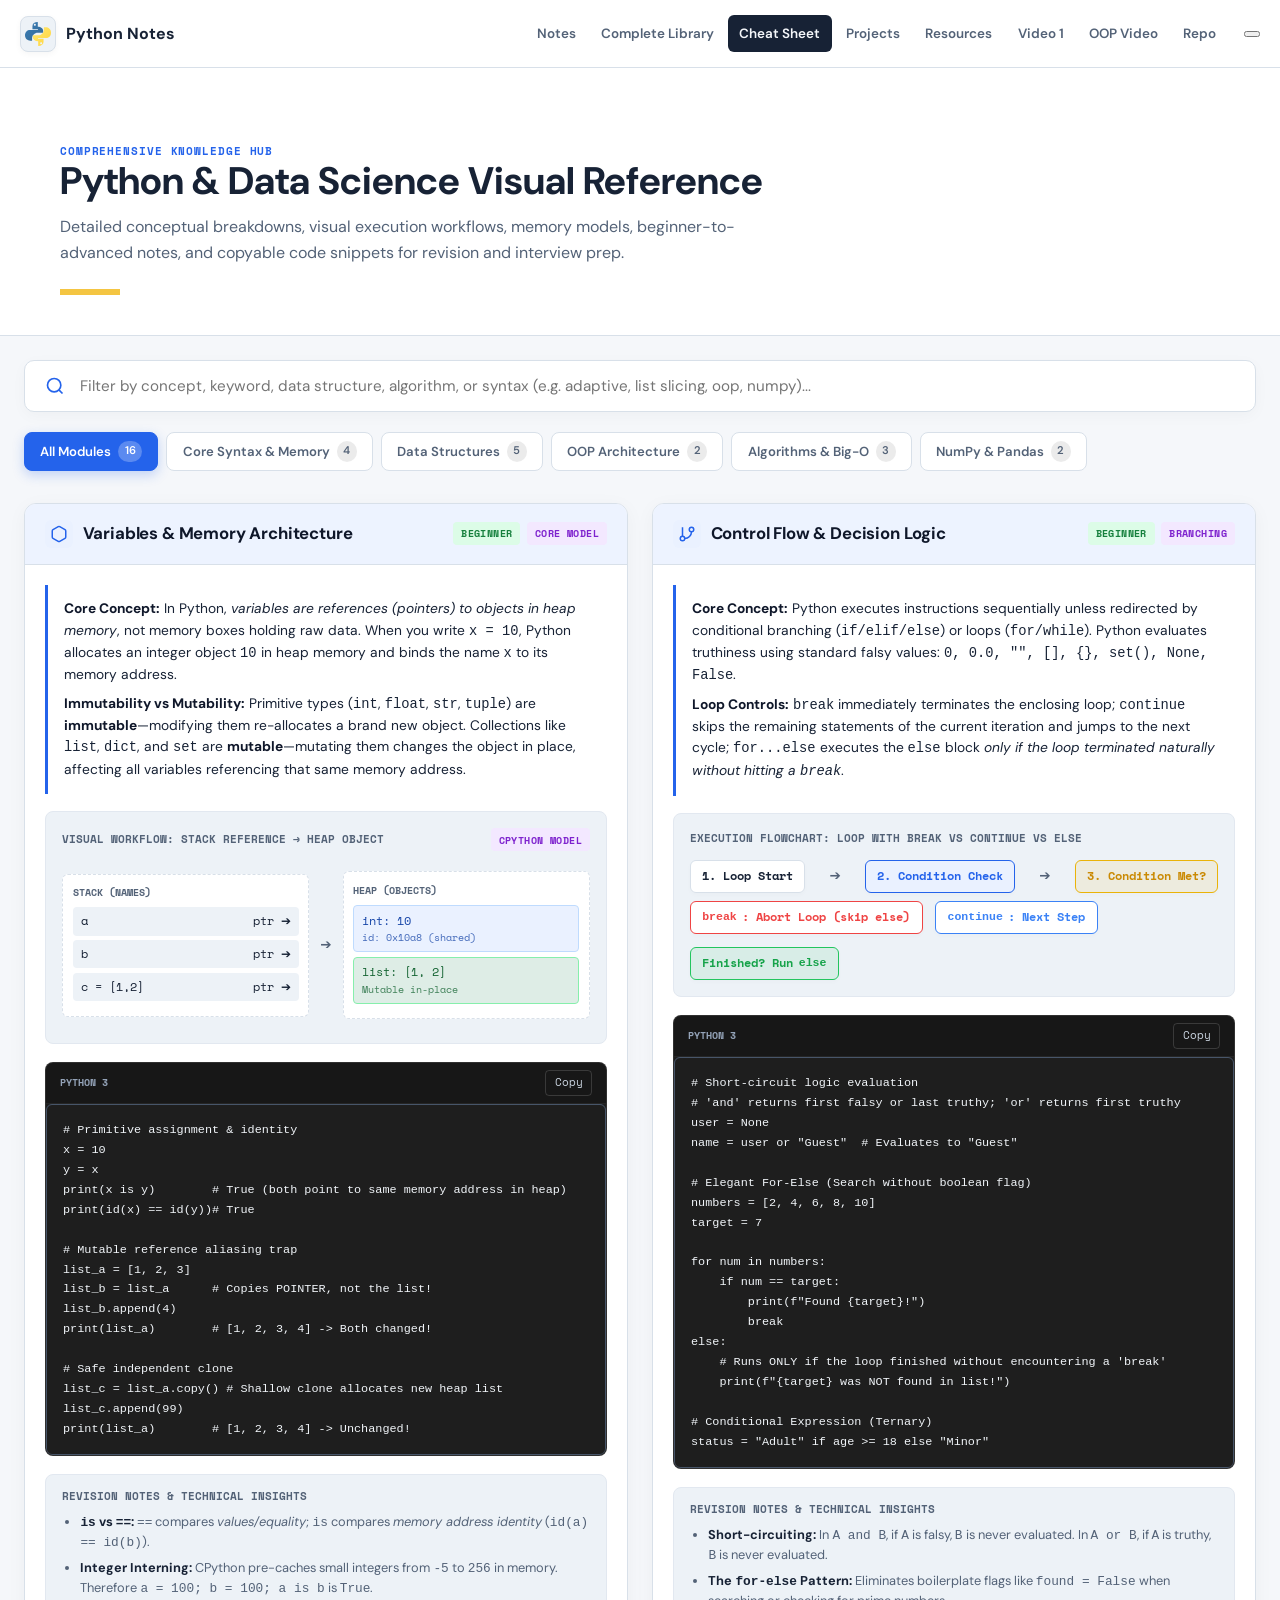
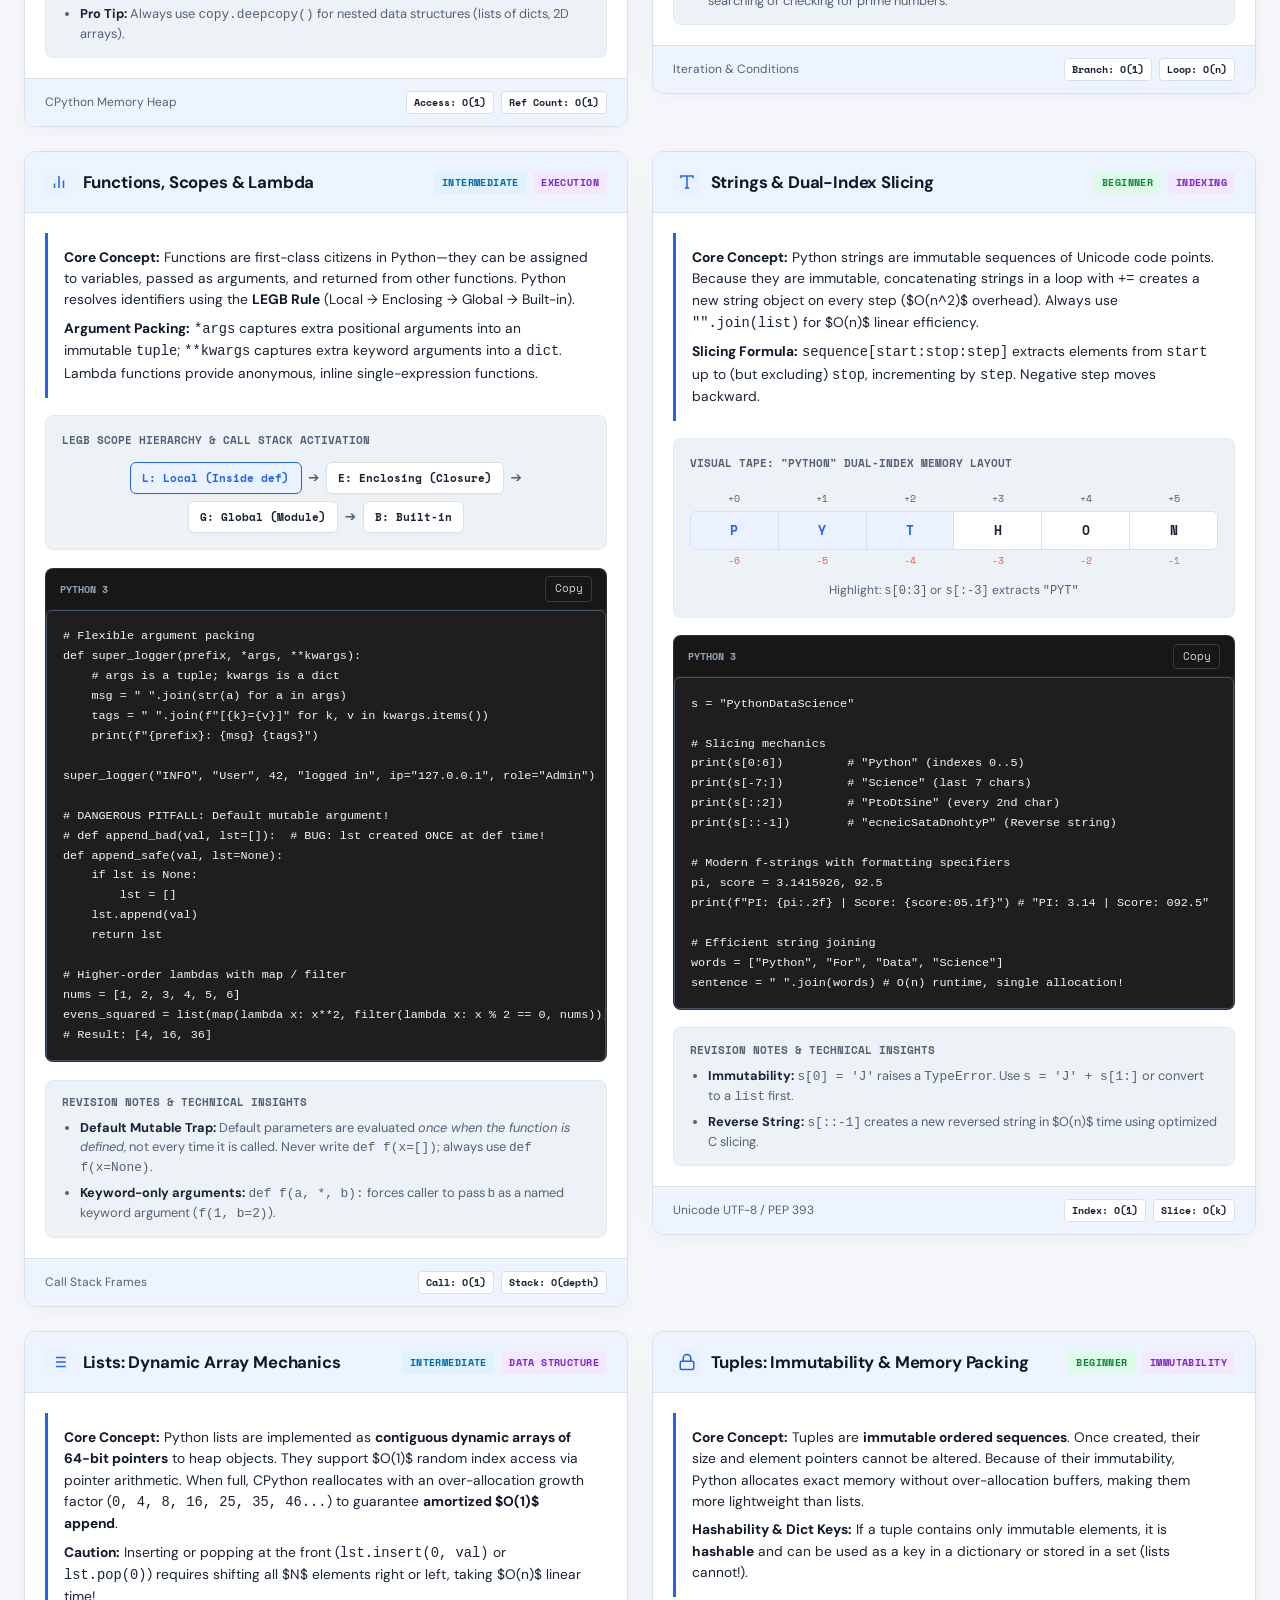
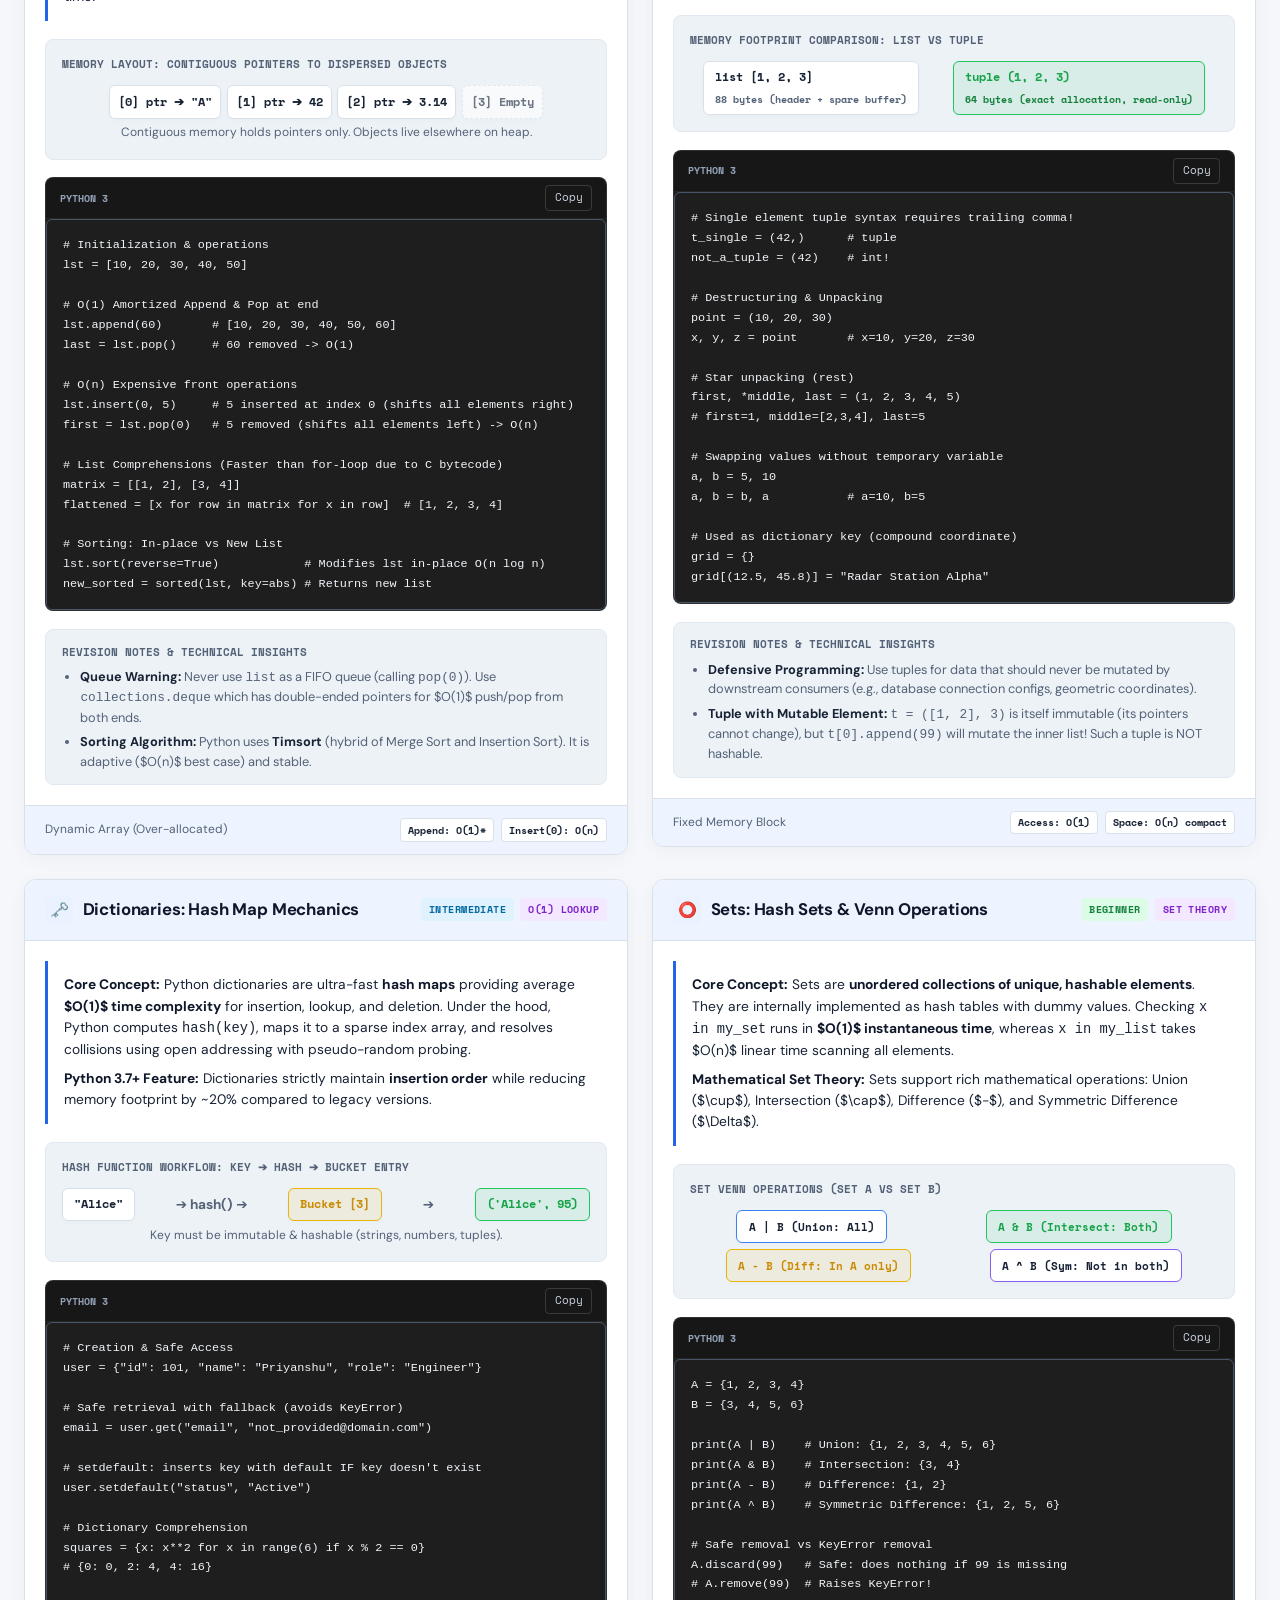
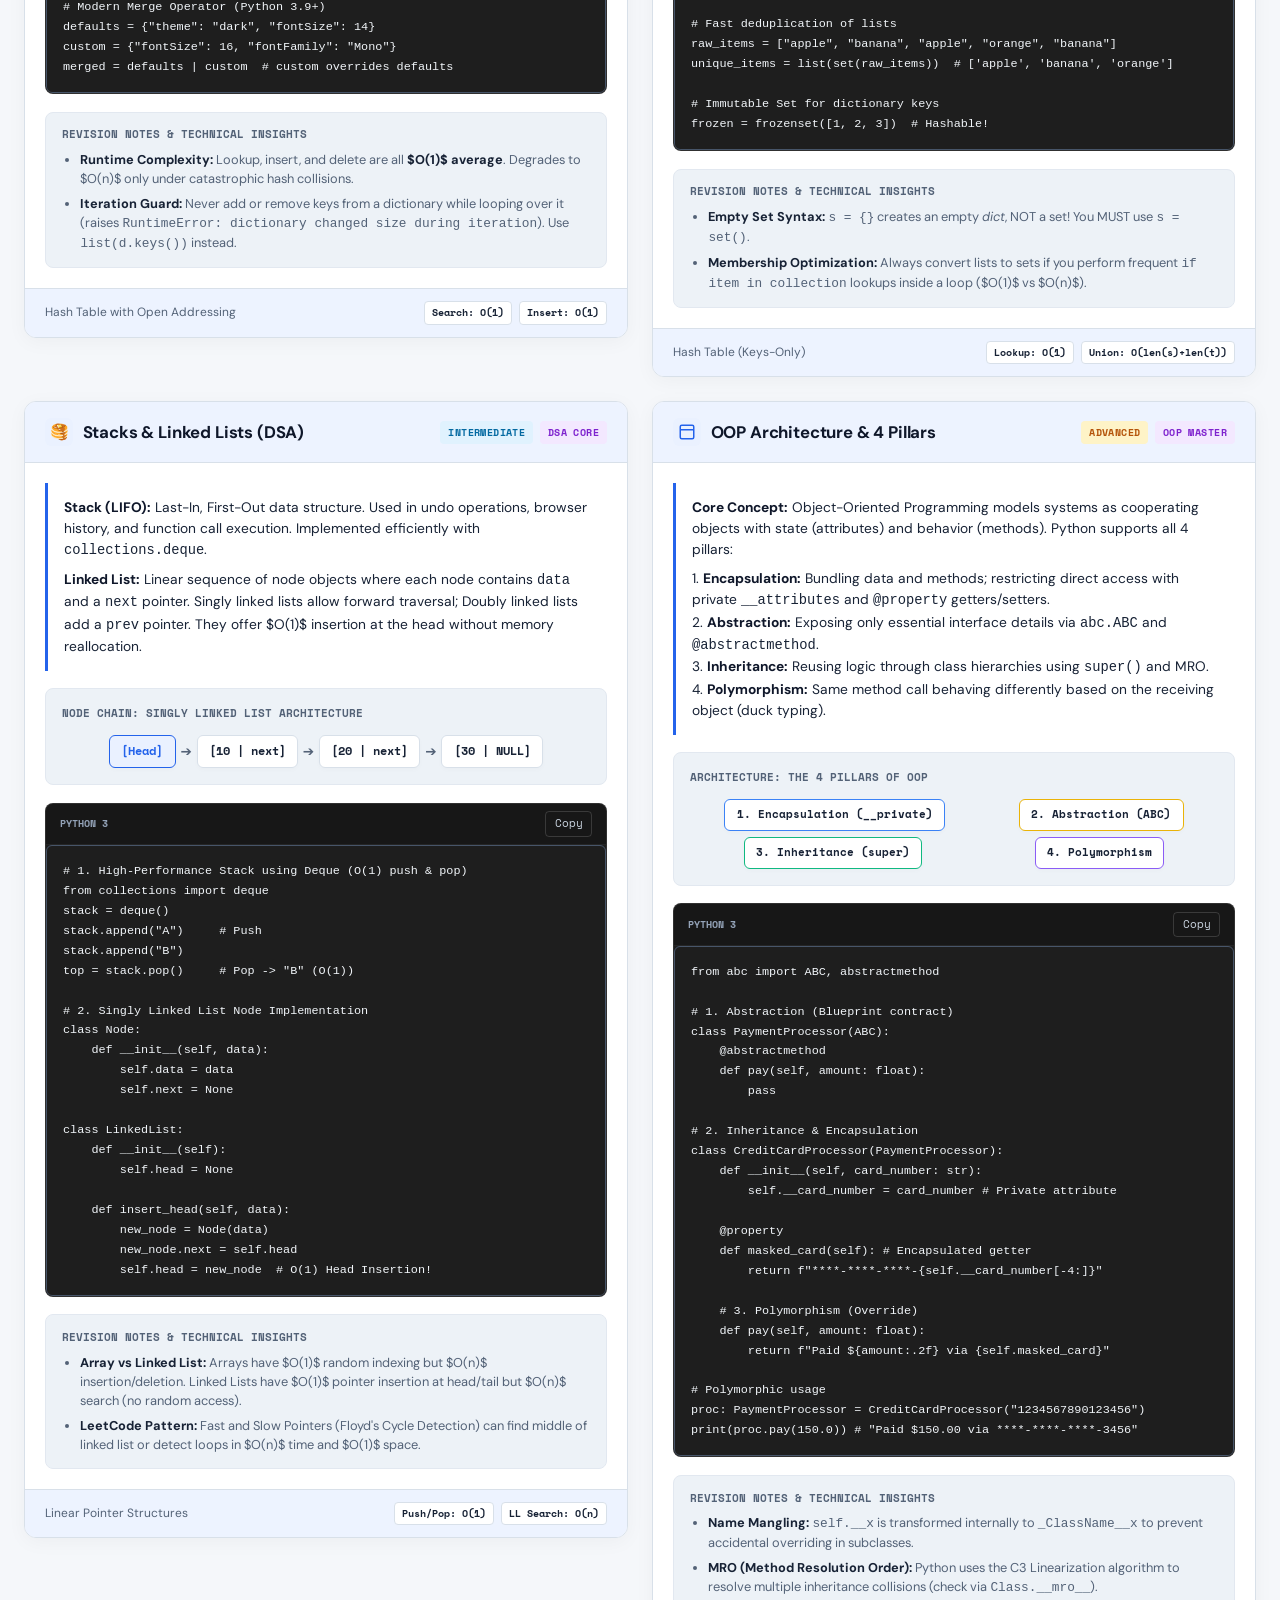
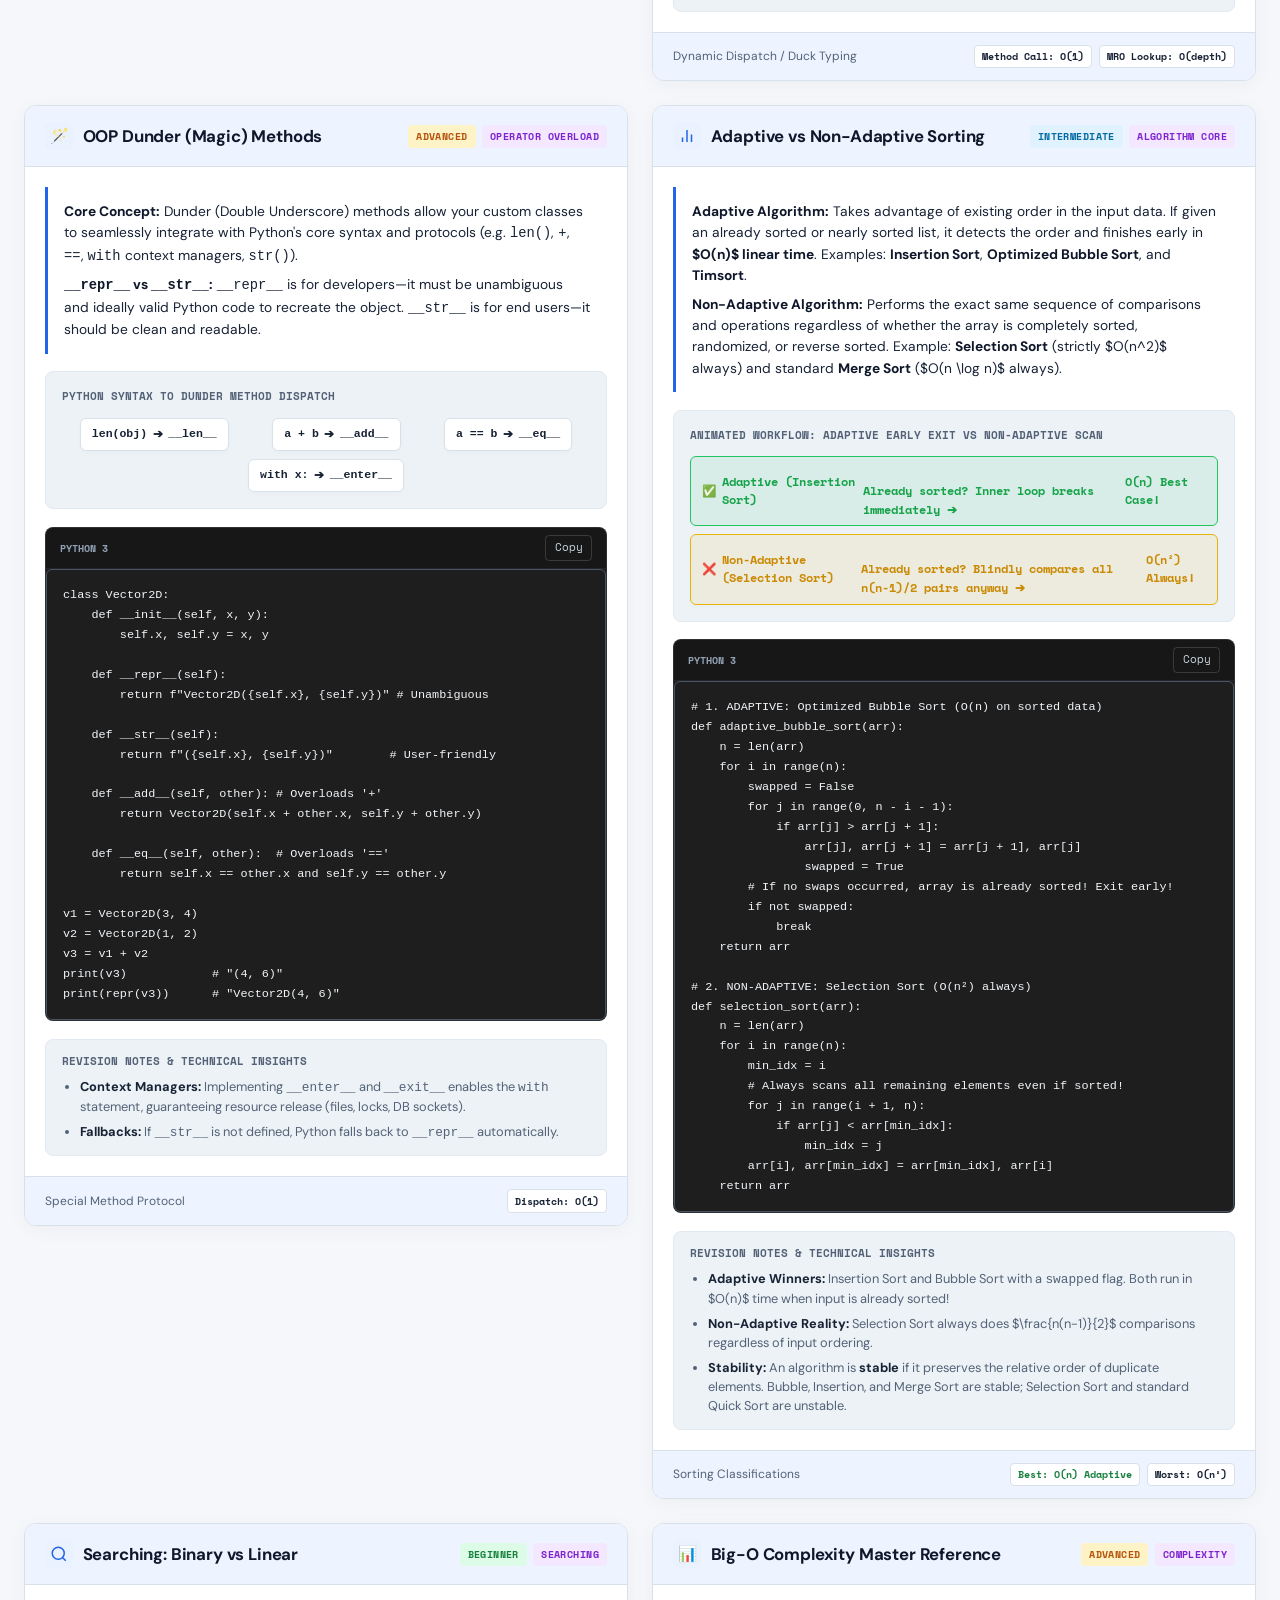
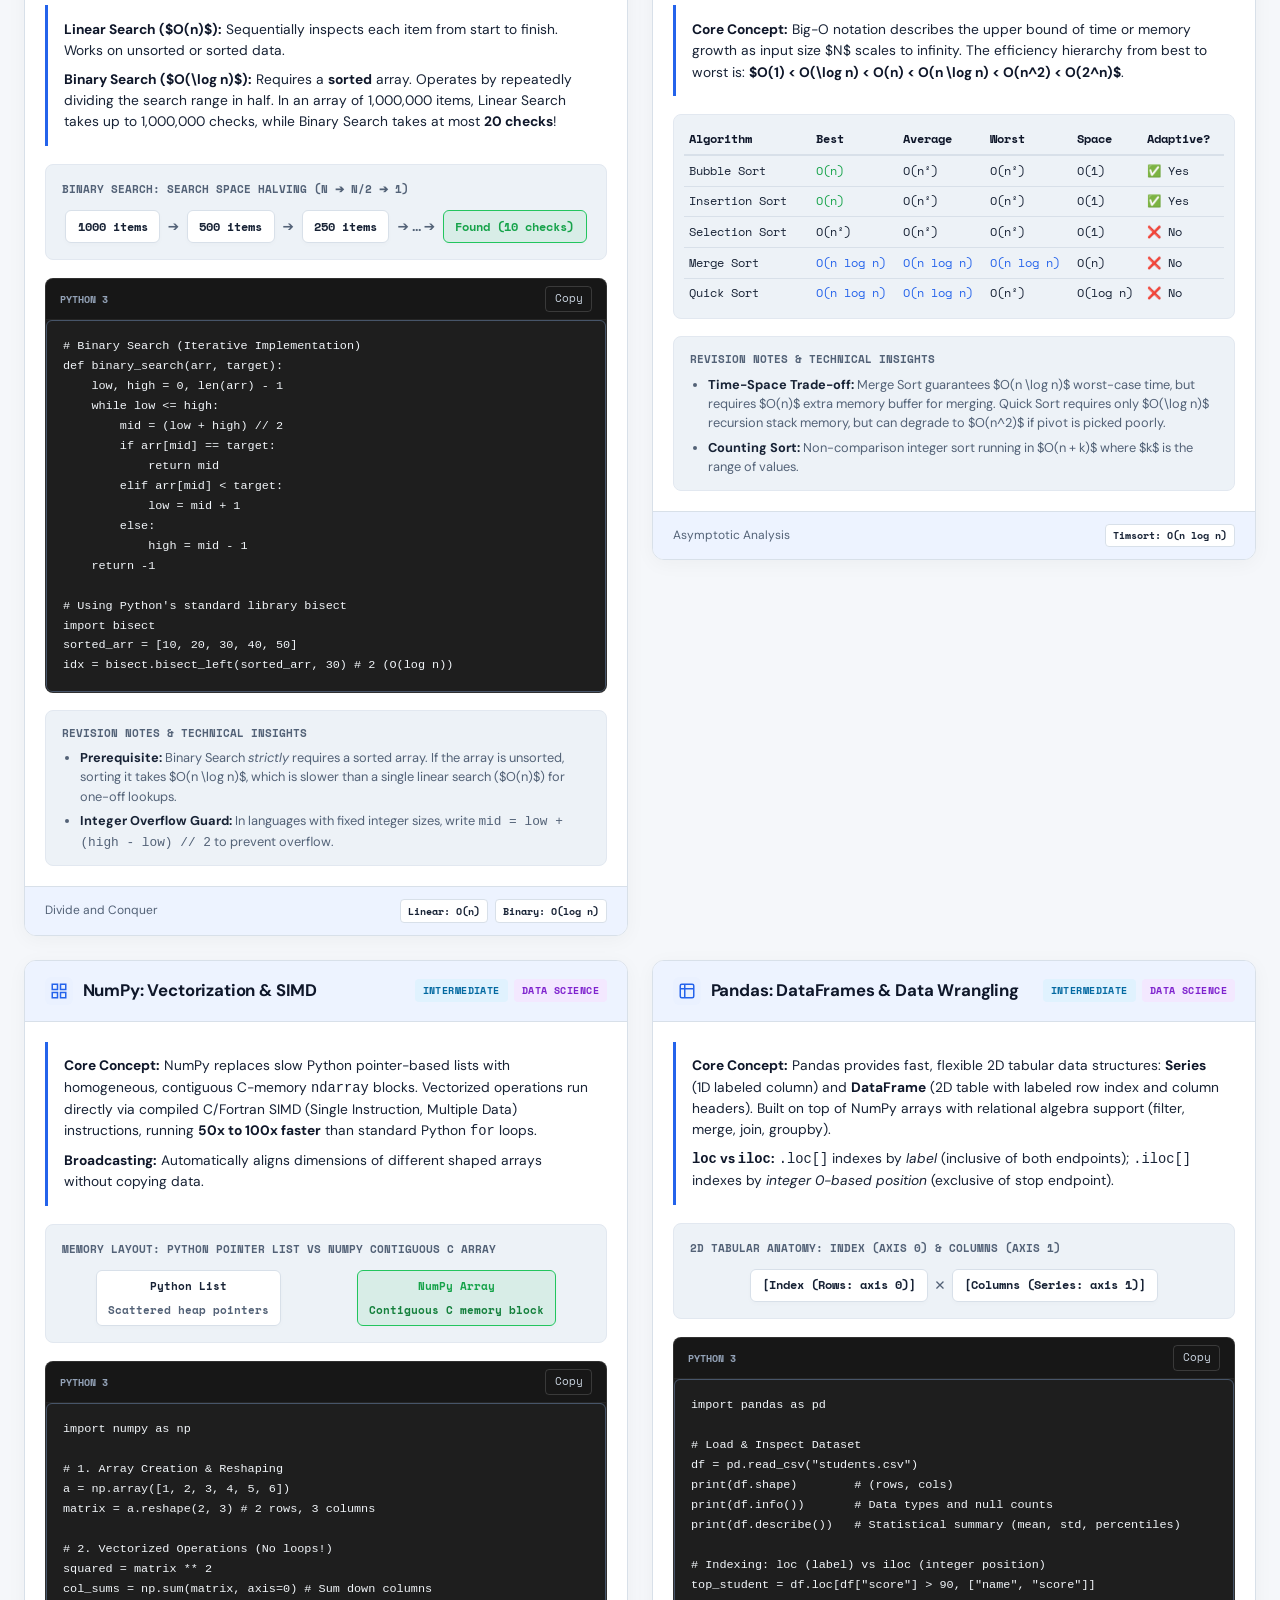
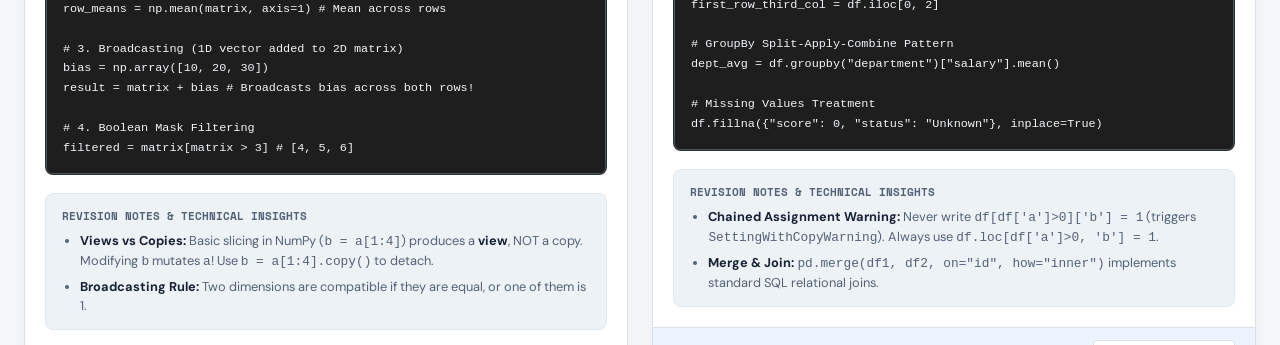
==== commit 6b26d390: "feat: replace childish emojis with official SVG icons, add authentic Python logo, overhaul Adaptive " ====
--- a/website/cheat-sheet.html
+++ b/website/cheat-sheet.html
@@ -16,7 +16,7 @@
   <!-- ── Header ── -->
   <header class="site-header">
     <a class="brand" href="index.html" aria-label="Python Notes home">
-      <span class="brand-mark">Py</span>
+      <span class="brand-mark"><img src="assets/python-logo.svg" alt="Python Logo" class="brand-logo" width="28" height="28"></span>
       <span>Python Notes</span>
     </a>
     <button class="nav-toggle" id="navToggle" aria-label="Toggle navigation" aria-expanded="false" aria-controls="siteNav">
@@ -64,12 +64,12 @@
       </div>
 
       <div class="cheat-categories" id="categoryFilterBar">
-        <button class="cat-tab active" data-category="all"><span>🌟 All Modules</span> <span class="badge-count">16</span></button>
-        <button class="cat-tab" data-category="fundamentals"><span>⚡ Core Syntax & Memory</span> <span class="badge-count">4</span></button>
-        <button class="cat-tab" data-category="data-structures"><span>📦 Data Structures</span> <span class="badge-count">5</span></button>
-        <button class="cat-tab" data-category="oop"><span>🏛️ OOP Architecture</span> <span class="badge-count">2</span></button>
-        <button class="cat-tab" data-category="algorithms"><span>⏱️ Algorithms & Big-O</span> <span class="badge-count">3</span></button>
-        <button class="cat-tab" data-category="datascience"><span>📊 NumPy & Pandas</span> <span class="badge-count">2</span></button>
+        <button class="cat-tab active" data-category="all"><span>All Modules</span> <span class="badge-count">16</span></button>
+        <button class="cat-tab" data-category="fundamentals"><span>Core Syntax & Memory</span> <span class="badge-count">4</span></button>
+        <button class="cat-tab" data-category="data-structures"><span>Data Structures</span> <span class="badge-count">5</span></button>
+        <button class="cat-tab" data-category="oop"><span>OOP Architecture</span> <span class="badge-count">2</span></button>
+        <button class="cat-tab" data-category="algorithms"><span>Algorithms & Big-O</span> <span class="badge-count">3</span></button>
+        <button class="cat-tab" data-category="datascience"><span>NumPy & Pandas</span> <span class="badge-count">2</span></button>
       </div>
     </div>
 
@@ -80,7 +80,7 @@
       <article class="cheat-card" data-category="fundamentals" data-tags="variables types memory mutability reference id stack heap">
         <header class="cheat-card-header">
           <div class="cheat-card-header-left">
-            <span class="topic-icon">🧠</span>
+            <span class="topic-icon"><svg viewBox="0 0 24 24" width="18" height="18" fill="none" stroke="currentColor" stroke-width="2"><path d="M21 16V8a2 2 0 0 0-1-1.73l-7-4a2 2 0 0 0-2 0l-7 4A2 2 0 0 0 3 8v8a2 2 0 0 0 1 1.73l7 4a2 2 0 0 0 2 0l7-4A2 2 0 0 0 21 16z"></path></svg></span>
             <div>
               <h3>Variables & Memory Architecture</h3>
             </div>
@@ -144,7 +144,7 @@
           </div>
 
           <div class="card-notes">
-            <div class="notes-title">📌 Revision Notes & Interview Insights</div>
+            <div class="notes-title">Revision Notes & Technical Insights</div>
             <ul>
               <li><strong><code>is</code> vs <code>==</code>:</strong> <code>==</code> compares <em>values/equality</em>; <code>is</code> compares <em>memory address identity</em> (<code>id(a) == id(b)</code>).</li>
               <li><strong>Integer Interning:</strong> CPython pre-caches small integers from <code>-5</code> to <code>256</code> in memory. Therefore <code>a = 100; b = 100; a is b</code> is <code>True</code>.</li>
@@ -166,7 +166,7 @@
       <article class="cheat-card" data-category="fundamentals" data-tags="control flow if elif else loops while for break continue for-else">
         <header class="cheat-card-header">
           <div class="cheat-card-header-left">
-            <span class="topic-icon">🔀</span>
+            <span class="topic-icon"><svg viewBox="0 0 24 24" width="18" height="18" fill="none" stroke="currentColor" stroke-width="2"><line x1="6" y1="3" x2="6" y2="15"></line><circle cx="18" cy="6" r="3"></circle><circle cx="6" cy="18" r="3"></circle><path d="M18 9a9 9 0 0 1-9 9"></path></svg></span>
             <div>
               <h3>Control Flow & Decision Logic</h3>
             </div>
@@ -228,7 +228,7 @@
           </div>
 
           <div class="card-notes">
-            <div class="notes-title">📌 Revision Notes & Interview Insights</div>
+            <div class="notes-title">Revision Notes & Technical Insights</div>
             <ul>
               <li><strong>Short-circuiting:</strong> In <code>A and B</code>, if <code>A</code> is falsy, <code>B</code> is never evaluated. In <code>A or B</code>, if <code>A</code> is truthy, <code>B</code> is never evaluated.</li>
               <li><strong>The <code>for-else</code> Pattern:</strong> Eliminates boilerplate flags like <code>found = False</code> when searching or checking for prime numbers.</li>
@@ -249,7 +249,7 @@
       <article class="cheat-card" data-category="fundamentals" data-tags="functions lambda args kwargs scope legb closures call stack">
         <header class="cheat-card-header">
           <div class="cheat-card-header-left">
-            <span class="topic-icon">⚡</span>
+            <span class="topic-icon"><svg viewBox="0 0 24 24" width="18" height="18" fill="none" stroke="currentColor" stroke-width="2"><line x1="18" y1="20" x2="18" y2="10"></line><line x1="12" y1="20" x2="12" y2="4"></line><line x1="6" y1="20" x2="6" y2="14"></line></svg></span>
             <div>
               <h3>Functions, Scopes & Lambda</h3>
             </div>
@@ -310,7 +310,7 @@
           </div>
 
           <div class="card-notes">
-            <div class="notes-title">📌 Revision Notes & Interview Insights</div>
+            <div class="notes-title">Revision Notes & Technical Insights</div>
             <ul>
               <li><strong>Default Mutable Trap:</strong> Default parameters are evaluated <em>once when the function is defined</em>, not every time it is called. Never write <code>def f(x=[])</code>; always use <code>def f(x=None)</code>.</li>
               <li><strong>Keyword-only arguments:</strong> <code>def f(a, *, b):</code> forces caller to pass <code>b</code> as a named keyword argument (<code>f(1, b=2)</code>).</li>
@@ -331,7 +331,7 @@
       <article class="cheat-card" data-category="fundamentals" data-tags="strings slicing indexing immutability formatting regex">
         <header class="cheat-card-header">
           <div class="cheat-card-header-left">
-            <span class="topic-icon">🔤</span>
+            <span class="topic-icon"><svg viewBox="0 0 24 24" width="18" height="18" fill="none" stroke="currentColor" stroke-width="2"><polyline points="4 7 4 4 20 4 20 7"></polyline><line x1="9" y1="20" x2="15" y2="20"></line><line x1="12" y1="4" x2="12" y2="20"></line></svg></span>
             <div>
               <h3>Strings & Dual-Index Slicing</h3>
             </div>
@@ -396,7 +396,7 @@
           </div>
 
           <div class="card-notes">
-            <div class="notes-title">📌 Revision Notes & Interview Insights</div>
+            <div class="notes-title">Revision Notes & Technical Insights</div>
             <ul>
               <li><strong>Immutability:</strong> <code>s[0] = 'J'</code> raises a <code>TypeError</code>. Use <code>s = 'J' + s[1:]</code> or convert to a <code>list</code> first.</li>
               <li><strong>Reverse String:</strong> <code>s[::-1]</code> creates a new reversed string in $O(n)$ time using optimized C slicing.</li>
@@ -417,7 +417,7 @@
       <article class="cheat-card" data-category="data-structures" data-tags="lists dynamic array append slicing pop comprehension mutable">
         <header class="cheat-card-header">
           <div class="cheat-card-header-left">
-            <span class="topic-icon">📋</span>
+            <span class="topic-icon"><svg viewBox="0 0 24 24" width="18" height="18" fill="none" stroke="currentColor" stroke-width="2"><line x1="8" y1="6" x2="21" y2="6"></line><line x1="8" y1="12" x2="21" y2="12"></line><line x1="8" y1="18" x2="21" y2="18"></line></svg></span>
             <div>
               <h3>Lists: Dynamic Array Mechanics</h3>
             </div>
@@ -475,7 +475,7 @@
           </div>
 
           <div class="card-notes">
-            <div class="notes-title">📌 Revision Notes & Interview Insights</div>
+            <div class="notes-title">Revision Notes & Technical Insights</div>
             <ul>
               <li><strong>Queue Warning:</strong> Never use <code>list</code> as a FIFO queue (calling <code>pop(0)</code>). Use <code>collections.deque</code> which has double-ended pointers for $O(1)$ push/pop from both ends.</li>
               <li><strong>Sorting Algorithm:</strong> Python uses <strong>Timsort</strong> (hybrid of Merge Sort and Insertion Sort). It is adaptive ($O(n)$ best case) and stable.</li>
@@ -496,7 +496,7 @@
       <article class="cheat-card" data-category="data-structures" data-tags="tuples immutable packing unpacking hashable namedtuple">
         <header class="cheat-card-header">
           <div class="cheat-card-header-left">
-            <span class="topic-icon">🔒</span>
+            <span class="topic-icon"><svg viewBox="0 0 24 24" width="18" height="18" fill="none" stroke="currentColor" stroke-width="2"><rect x="3" y="11" width="18" height="11" rx="2"></rect><path d="M7 11V7a5 5 0 0 1 10 0v4"></path></svg></span>
             <div>
               <h3>Tuples: Immutability & Memory Packing</h3>
             </div>
@@ -556,7 +556,7 @@
           </div>
 
           <div class="card-notes">
-            <div class="notes-title">📌 Revision Notes & Interview Insights</div>
+            <div class="notes-title">Revision Notes & Technical Insights</div>
             <ul>
               <li><strong>Defensive Programming:</strong> Use tuples for data that should never be mutated by downstream consumers (e.g., database connection configs, geometric coordinates).</li>
               <li><strong>Tuple with Mutable Element:</strong> <code>t = ([1, 2], 3)</code> is itself immutable (its pointers cannot change), but <code>t[0].append(99)</code> will mutate the inner list! Such a tuple is NOT hashable.</li>
@@ -635,7 +635,7 @@
           </div>
 
           <div class="card-notes">
-            <div class="notes-title">📌 Revision Notes & Interview Insights</div>
+            <div class="notes-title">Revision Notes & Technical Insights</div>
             <ul>
               <li><strong>Runtime Complexity:</strong> Lookup, insert, and delete are all <strong>$O(1)$ average</strong>. Degrades to $O(n)$ only under catastrophic hash collisions.</li>
               <li><strong>Iteration Guard:</strong> Never add or remove keys from a dictionary while looping over it (raises <code>RuntimeError: dictionary changed size during iteration</code>). Use <code>list(d.keys())</code> instead.</li>
@@ -711,7 +711,7 @@
           </div>
 
           <div class="card-notes">
-            <div class="notes-title">📌 Revision Notes & Interview Insights</div>
+            <div class="notes-title">Revision Notes & Technical Insights</div>
             <ul>
               <li><strong>Empty Set Syntax:</strong> <code>s = {}</code> creates an empty <em>dict</em>, NOT a set! You MUST use <code>s = set()</code>.</li>
               <li><strong>Membership Optimization:</strong> Always convert lists to sets if you perform frequent <code>if item in collection</code> lookups inside a loop ($O(1)$ vs $O(n)$).</li>
@@ -793,7 +793,7 @@
           </div>
 
           <div class="card-notes">
-            <div class="notes-title">📌 Revision Notes & Interview Insights</div>
+            <div class="notes-title">Revision Notes & Technical Insights</div>
             <ul>
               <li><strong>Array vs Linked List:</strong> Arrays have $O(1)$ random indexing but $O(n)$ insertion/deletion. Linked Lists have $O(1)$ pointer insertion at head/tail but $O(n)$ search (no random access).</li>
               <li><strong>LeetCode Pattern:</strong> Fast and Slow Pointers (Floyd's Cycle Detection) can find middle of linked list or detect loops in $O(n)$ time and $O(1)$ space.</li>
@@ -814,7 +814,7 @@
       <article class="cheat-card" data-category="oop" data-tags="oop classes objects inheritance encapsulation polymorphism abstraction abc">
         <header class="cheat-card-header">
           <div class="cheat-card-header-left">
-            <span class="topic-icon">🏛️</span>
+            <span class="topic-icon"><svg viewBox="0 0 24 24" width="18" height="18" fill="none" stroke="currentColor" stroke-width="2"><rect x="3" y="3" width="18" height="18" rx="2"></rect><line x1="3" y1="9" x2="21" y2="9"></line></svg></span>
             <div>
               <h3>OOP Architecture & 4 Pillars</h3>
             </div>
@@ -878,7 +878,7 @@
           </div>
 
           <div class="card-notes">
-            <div class="notes-title">📌 Revision Notes & Interview Insights</div>
+            <div class="notes-title">Revision Notes & Technical Insights</div>
             <ul>
               <li><strong>Name Mangling:</strong> <code>self.__x</code> is transformed internally to <code>_ClassName__x</code> to prevent accidental overriding in subclasses.</li>
               <li><strong>MRO (Method Resolution Order):</strong> Python uses the C3 Linearization algorithm to resolve multiple inheritance collisions (check via <code>Class.__mro__</code>).</li>
@@ -957,7 +957,7 @@
           </div>
 
           <div class="card-notes">
-            <div class="notes-title">📌 Revision Notes & Interview Insights</div>
+            <div class="notes-title">Revision Notes & Technical Insights</div>
             <ul>
               <li><strong>Context Managers:</strong> Implementing <code>__enter__</code> and <code>__exit__</code> enables the <code>with</code> statement, guaranteeing resource release (files, locks, DB sockets).</li>
               <li><strong>Fallbacks:</strong> If <code>__str__</code> is not defined, Python falls back to <code>__repr__</code> automatically.</li>
@@ -977,7 +977,7 @@
       <article class="cheat-card" data-category="algorithms" data-tags="sorting adaptive non-adaptive bubble insertion selection merge quick timsort">
         <header class="cheat-card-header">
           <div class="cheat-card-header-left">
-            <span class="topic-icon">⚡</span>
+            <span class="topic-icon"><svg viewBox="0 0 24 24" width="18" height="18" fill="none" stroke="currentColor" stroke-width="2"><line x1="18" y1="20" x2="18" y2="10"></line><line x1="12" y1="20" x2="12" y2="4"></line><line x1="6" y1="20" x2="6" y2="14"></line></svg></span>
             <div>
               <h3>Adaptive vs Non-Adaptive Sorting</h3>
             </div>
@@ -1045,7 +1045,7 @@
           </div>
 
           <div class="card-notes">
-            <div class="notes-title">📌 Revision Notes & Interview Insights</div>
+            <div class="notes-title">Revision Notes & Technical Insights</div>
             <ul>
               <li><strong>Adaptive Winners:</strong> Insertion Sort and Bubble Sort with a <code>swapped</code> flag. Both run in $O(n)$ time when input is already sorted!</li>
               <li><strong>Non-Adaptive Reality:</strong> Selection Sort always does $\frac{n(n-1)}{2}$ comparisons regardless of input ordering.</li>
@@ -1067,7 +1067,7 @@
       <article class="cheat-card" data-category="algorithms" data-tags="searching binary search linear search bisect divide and conquer">
         <header class="cheat-card-header">
           <div class="cheat-card-header-left">
-            <span class="topic-icon">🔍</span>
+            <span class="topic-icon"><svg viewBox="0 0 24 24" width="18" height="18" fill="none" stroke="currentColor" stroke-width="2"><circle cx="11" cy="11" r="8"></circle><line x1="21" y1="21" x2="16.65" y2="16.65"></line></svg></span>
             <div>
               <h3>Searching: Binary vs Linear</h3>
             </div>
@@ -1124,7 +1124,7 @@
           </div>
 
           <div class="card-notes">
-            <div class="notes-title">📌 Revision Notes & Interview Insights</div>
+            <div class="notes-title">Revision Notes & Technical Insights</div>
             <ul>
               <li><strong>Prerequisite:</strong> Binary Search <em>strictly</em> requires a sorted array. If the array is unsorted, sorting it takes $O(n \log n)$, which is slower than a single linear search ($O(n)$) for one-off lookups.</li>
               <li><strong>Integer Overflow Guard:</strong> In languages with fixed integer sizes, write <code>mid = low + (high - low) // 2</code> to prevent overflow.</li>
@@ -1221,7 +1221,7 @@
           </div>
 
           <div class="card-notes">
-            <div class="notes-title">📌 Revision Notes & Interview Insights</div>
+            <div class="notes-title">Revision Notes & Technical Insights</div>
             <ul>
               <li><strong>Time-Space Trade-off:</strong> Merge Sort guarantees $O(n \log n)$ worst-case time, but requires $O(n)$ extra memory buffer for merging. Quick Sort requires only $O(\log n)$ recursion stack memory, but can degrade to $O(n^2)$ if pivot is picked poorly.</li>
               <li><strong>Counting Sort:</strong> Non-comparison integer sort running in $O(n + k)$ where $k$ is the range of values.</li>
@@ -1241,7 +1241,7 @@
       <article class="cheat-card" data-category="datascience" data-tags="numpy arrays vectorization broadcasting linear algebra data science">
         <header class="cheat-card-header">
           <div class="cheat-card-header-left">
-            <span class="topic-icon">🔢</span>
+            <span class="topic-icon"><svg viewBox="0 0 24 24" width="18" height="18" fill="none" stroke="currentColor" stroke-width="2"><rect x="3" y="3" width="7" height="7"></rect><rect x="14" y="3" width="7" height="7"></rect><rect x="14" y="14" width="7" height="7"></rect><rect x="3" y="14" width="7" height="7"></rect></svg></span>
             <div>
               <h3>NumPy: Vectorization & SIMD</h3>
             </div>
@@ -1299,7 +1299,7 @@
           </div>
 
           <div class="card-notes">
-            <div class="notes-title">📌 Revision Notes & Interview Insights</div>
+            <div class="notes-title">Revision Notes & Technical Insights</div>
             <ul>
               <li><strong>Views vs Copies:</strong> Basic slicing in NumPy (<code>b = a[1:4]</code>) produces a <strong>view</strong>, NOT a copy. Modifying <code>b</code> mutates <code>a</code>! Use <code>b = a[1:4].copy()</code> to detach.</li>
               <li><strong>Broadcasting Rule:</strong> Two dimensions are compatible if they are equal, or one of them is 1.</li>
@@ -1320,7 +1320,7 @@
       <article class="cheat-card" data-category="datascience" data-tags="pandas dataframe series data wrangling loc iloc groupby data science">
         <header class="cheat-card-header">
           <div class="cheat-card-header-left">
-            <span class="topic-icon">🐼</span>
+            <span class="topic-icon"><svg viewBox="0 0 24 24" width="18" height="18" fill="none" stroke="currentColor" stroke-width="2"><rect x="3" y="3" width="18" height="18" rx="2"></rect><line x1="3" y1="9" x2="21" y2="9"></line><line x1="9" y1="3" x2="9" y2="21"></line></svg></span>
             <div>
               <h3>Pandas: DataFrames & Data Wrangling</h3>
             </div>
@@ -1373,7 +1373,7 @@
           </div>
 
           <div class="card-notes">
-            <div class="notes-title">📌 Revision Notes & Interview Insights</div>
+            <div class="notes-title">Revision Notes & Technical Insights</div>
             <ul>
               <li><strong>Chained Assignment Warning:</strong> Never write <code>df[df['a']>0]['b'] = 1</code> (triggers <code>SettingWithCopyWarning</code>). Always use <code>df.loc[df['a']>0, 'b'] = 1</code>.</li>
               <li><strong>Merge & Join:</strong> <code>pd.merge(df1, df2, on="id", how="inner")</code> implements standard SQL relational joins.</li>
@@ -1396,7 +1396,7 @@
   <footer class="site-footer">
     <span>Python for DS Notes</span>
     <span class="footer-credit">Interactive Masterclass Reference · Created for Students & Professionals</span>
-    <span>Created by: <strong>Priyanshu K. Sharma</strong></span>
+    <span>Curated & Engineered by: <strong>Priyanshu K. Sharma</strong> (Synthesized from YouTube masterclasses & documentation)</span>
   </footer>
 
   <!-- ── Interactive Terminal Modal ── -->
--- a/website/assets/css/site.css
+++ b/website/assets/css/site.css
@@ -1300,3 +1300,307 @@
   .reader-toc { padding: .7rem 1rem; }
   .reader-content { padding: 1.3rem 1rem 3rem; }
 }
+
+/* ───────────────────────────────────────────────────────────
+   Official Brand Logo & Curator Hero Badge Styling
+   ─────────────────────────────────────────────────────────── */
+.brand {
+  display: flex;
+  align-items: center;
+  gap: 0.65rem;
+  font-weight: 700;
+  white-space: nowrap;
+}
+.brand-mark {
+  width: 36px;
+  height: 36px;
+  display: grid;
+  place-items: center;
+  border-radius: 8px;
+  background: var(--surface-soft);
+  border: 1px solid var(--line);
+  padding: 4px;
+  box-shadow: 0 2px 6px rgba(0,0,0,0.04);
+}
+.brand-mark img, .brand-logo {
+  width: 100%;
+  height: 100%;
+  object-fit: contain;
+  display: block;
+}
+
+/* Curator Hero Badge */
+.curator-hero-badge {
+  display: inline-block;
+  margin-bottom: 1.5rem;
+  background: var(--surface);
+  border: 1px solid var(--line);
+  border-radius: 12px;
+  padding: 0.85rem 1.15rem;
+  box-shadow: 0 4px 20px rgba(0, 0, 0, 0.04);
+  max-width: 820px;
+  transition: border-color 0.2s ease, transform 0.2s ease;
+}
+.curator-hero-badge:hover {
+  border-color: var(--blue);
+  transform: translateY(-1px);
+}
+.curator-badge-inner {
+  display: flex;
+  align-items: flex-start;
+  gap: 0.85rem;
+}
+.curator-avatar-wrap {
+  position: relative;
+  width: 36px;
+  height: 36px;
+  border-radius: 8px;
+  background: var(--bg-active);
+  border: 1px solid var(--blue);
+  color: var(--blue);
+  display: grid;
+  place-items: center;
+  flex-shrink: 0;
+  margin-top: 2px;
+}
+.curator-avatar-wrap svg {
+  width: 20px;
+  height: 20px;
+}
+.curator-pulse {
+  position: absolute;
+  top: -2px;
+  right: -2px;
+  width: 8px;
+  height: 8px;
+  border-radius: 50%;
+  background: #22c55e;
+  box-shadow: 0 0 0 2px var(--surface);
+  animation: pulse-ring 2s infinite;
+}
+@keyframes pulse-ring {
+  0% { transform: scale(0.95); box-shadow: 0 0 0 0 rgba(34, 197, 94, 0.7); }
+  70% { transform: scale(1); box-shadow: 0 0 0 6px rgba(34, 197, 94, 0); }
+  100% { transform: scale(0.95); box-shadow: 0 0 0 0 rgba(34, 197, 94, 0); }
+}
+.curator-content {
+  flex: 1;
+}
+.curator-header-line {
+  display: flex;
+  align-items: center;
+  flex-wrap: wrap;
+  gap: 0.45rem;
+  font-size: 0.78rem;
+  margin-bottom: 0.25rem;
+}
+.curator-tag {
+  font-family: var(--mono);
+  font-weight: 700;
+  text-transform: uppercase;
+  color: var(--blue);
+  font-size: 0.68rem;
+  letter-spacing: 0.04em;
+}
+.curator-dot {
+  color: var(--ink-soft);
+  opacity: 0.6;
+}
+.curator-author {
+  color: var(--ink);
+  font-weight: 600;
+}
+.curator-text {
+  margin: 0;
+  font-size: 0.82rem;
+  line-height: 1.5;
+  color: var(--ink-soft);
+}
+
+/* Card Icons with Clean SVGs */
+.card-icon {
+  width: 36px;
+  height: 36px;
+  display: grid;
+  place-items: center;
+  background: var(--surface-soft);
+  border: 1px solid var(--line);
+  border-radius: 8px;
+  color: var(--blue);
+  flex-shrink: 0;
+  transition: all 0.2s ease;
+}
+.note-card:hover .card-icon {
+  border-color: var(--blue);
+  background: var(--bg-active);
+  transform: scale(1.05);
+}
+.card-icon svg {
+  width: 20px;
+  height: 20px;
+  display: block;
+}
+
+/* Enhanced Curriculum Roadmap Stage Cards */
+.path-grid {
+  display: grid;
+  grid-template-columns: repeat(auto-fit, minmax(340px, 1fr));
+  gap: 1.25rem;
+}
+.path-step-card {
+  background: var(--surface);
+  border: 1px solid var(--line);
+  border-radius: 10px;
+  padding: 1.25rem;
+  display: flex;
+  flex-direction: column;
+  gap: 0.75rem;
+  transition: transform 0.2s ease, border-color 0.2s ease, box-shadow 0.2s ease;
+  text-decoration: none;
+  color: inherit;
+}
+.path-step-card:hover {
+  transform: translateY(-3px);
+  border-color: var(--blue);
+  box-shadow: 0 8px 24px rgba(0, 0, 0, 0.06);
+}
+.path-step-card .stage-header {
+  display: flex;
+  align-items: center;
+  justify-content: space-between;
+  border-bottom: 1px solid var(--line);
+  padding-bottom: 0.6rem;
+}
+.path-step-card .stage-badge {
+  font-family: var(--mono);
+  font-size: 0.65rem;
+  font-weight: 700;
+  color: var(--blue);
+  text-transform: uppercase;
+  letter-spacing: 0.05em;
+}
+.path-step-card .stage-title {
+  font-size: 1.05rem;
+  font-weight: 700;
+  color: var(--ink);
+  margin: 0;
+}
+.path-step-card .stage-desc {
+  font-size: 0.82rem;
+  color: var(--ink-soft);
+  line-height: 1.5;
+  margin: 0;
+}
+.path-step-card .stage-topics {
+  display: flex;
+  flex-wrap: wrap;
+  gap: 0.35rem;
+  margin-top: 0.25rem;
+}
+.path-step-card .topic-pill {
+  font-size: 0.68rem;
+  font-family: var(--mono);
+  padding: 0.2rem 0.5rem;
+  border-radius: 4px;
+  background: var(--surface-soft);
+  border: 1px solid var(--line);
+  color: var(--ink);
+}
+.path-step-card .stage-links {
+  margin-top: auto;
+  padding-top: 0.75rem;
+  border-top: 1px solid var(--line);
+  display: flex;
+  align-items: center;
+  justify-content: space-between;
+  font-size: 0.75rem;
+  color: var(--blue);
+  font-weight: 600;
+}
+
+/* Masterclass Adaptive vs Non-Adaptive Section */
+.adaptive-masterclass {
+  background: var(--surface);
+  border: 1px solid var(--line);
+  border-radius: 12px;
+  padding: 1.5rem;
+  margin-bottom: 2rem;
+  box-shadow: 0 4px 20px rgba(0,0,0,0.03);
+}
+.masterclass-header {
+  border-bottom: 1px solid var(--line);
+  padding-bottom: 1rem;
+  margin-bottom: 1.25rem;
+}
+.masterclass-header h2 {
+  font-size: 1.35rem;
+  font-weight: 700;
+  margin: 0.3rem 0;
+  color: var(--ink);
+}
+.masterclass-tabs {
+  display: flex;
+  gap: 0.5rem;
+  border-bottom: 2px solid var(--line);
+  margin-bottom: 1.25rem;
+}
+.mc-tab-btn {
+  padding: 0.5rem 1rem;
+  border: none;
+  background: transparent;
+  font-size: 0.85rem;
+  font-weight: 700;
+  color: var(--ink-soft);
+  cursor: pointer;
+  border-bottom: 2px solid transparent;
+  margin-bottom: -2px;
+  transition: all 0.15s ease;
+}
+.mc-tab-btn:hover {
+  color: var(--blue);
+}
+.mc-tab-btn.active {
+  color: var(--blue);
+  border-bottom-color: var(--blue);
+}
+.mc-pane {
+  display: none;
+  animation: fadeIn 0.2s ease;
+}
+.mc-pane.active {
+  display: block;
+}
+.mc-code-compare {
+  display: grid;
+  grid-template-columns: 1fr 1fr;
+  gap: 1.25rem;
+  margin: 1.25rem 0;
+}
+.mc-code-box {
+  background: #0f172a;
+  border: 1px solid var(--line);
+  border-radius: 8px;
+  overflow: hidden;
+}
+.mc-code-box-header {
+  padding: 0.6rem 0.9rem;
+  background: #1e293b;
+  border-bottom: 1px solid rgba(255,255,255,0.1);
+  font-size: 0.78rem;
+  font-weight: 700;
+  color: #f8fafc;
+  display: flex;
+  justify-content: space-between;
+  align-items: center;
+}
+.mc-code-box pre {
+  margin: 0;
+  padding: 0.9rem;
+  font-family: var(--mono);
+  font-size: 0.75rem;
+  line-height: 1.55;
+  color: #e2e8f0;
+}
+@media (max-width: 860px) {
+  .mc-code-compare { grid-template-columns: 1fr; }
+}
